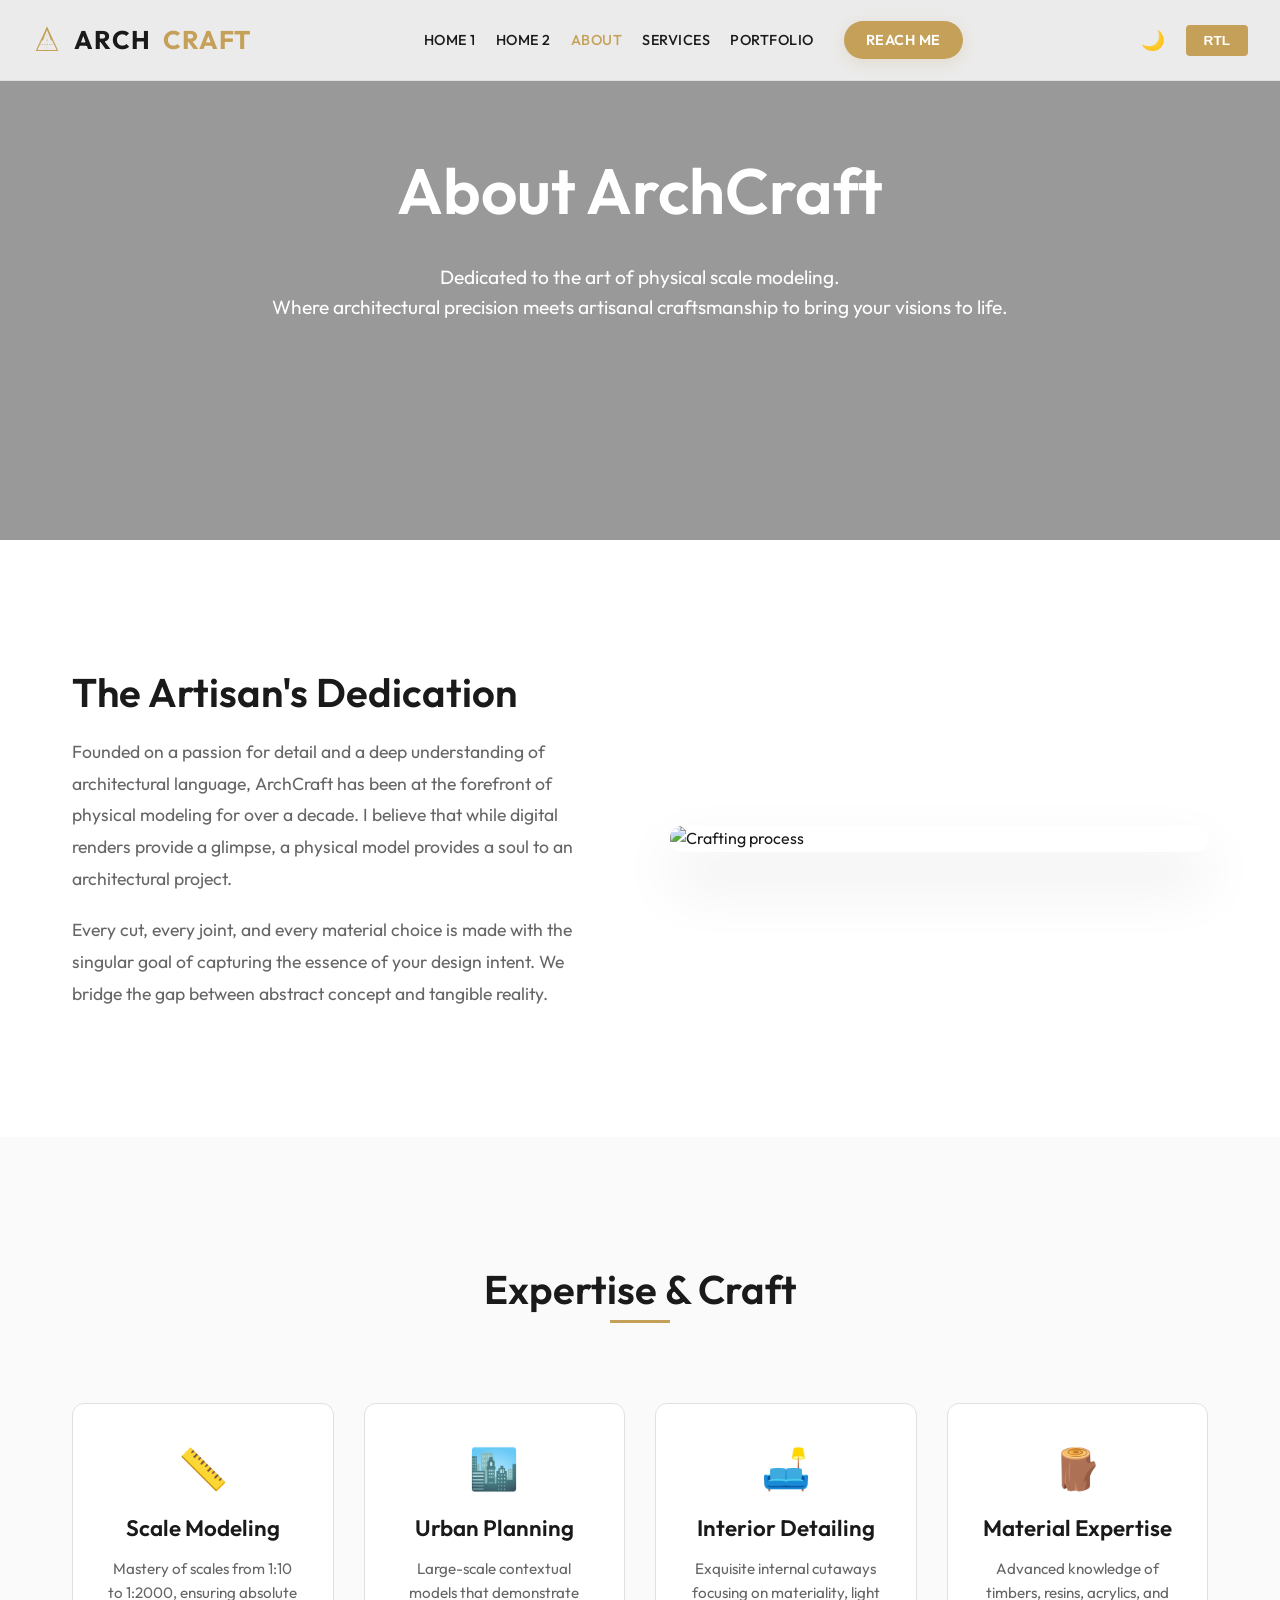
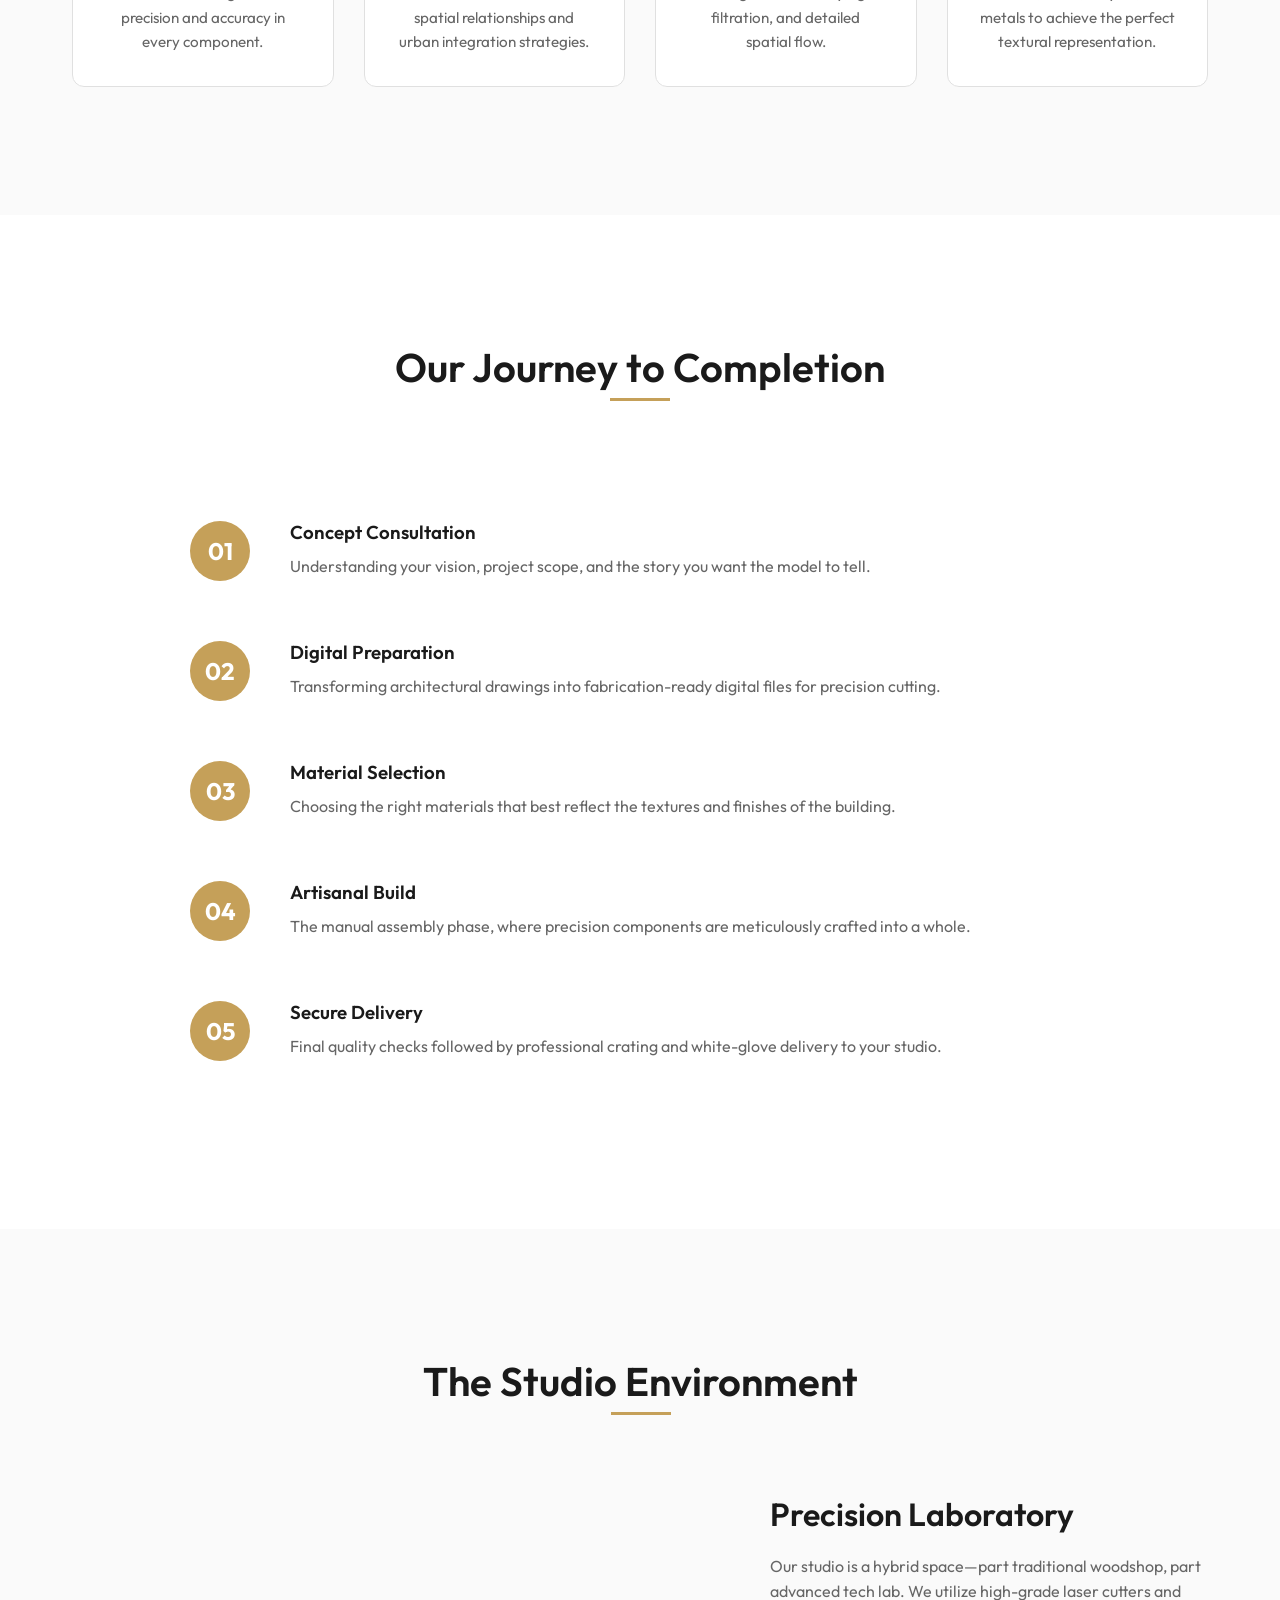
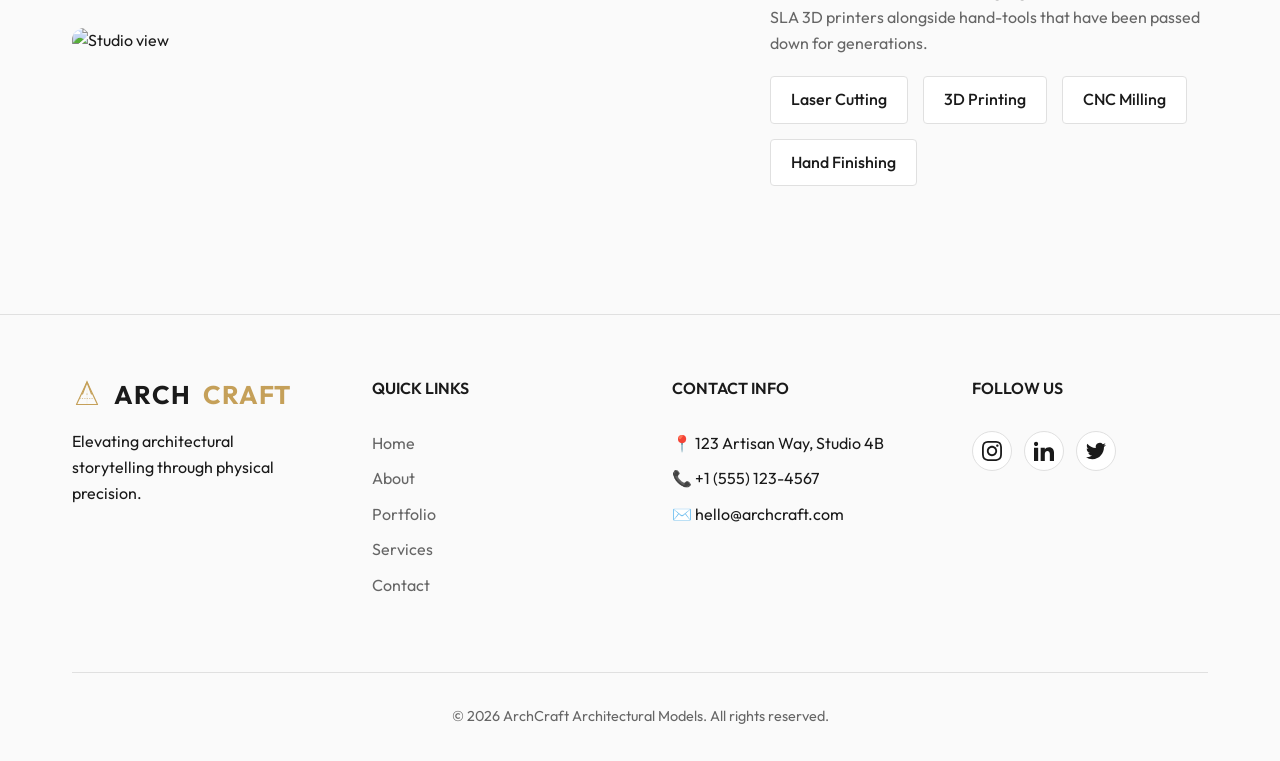
==== about.html @ 032157ba "first commit" ====
<!DOCTYPE html>
<html lang="en">
<head>
    <meta charset="UTF-8">
    <meta name="viewport" content="width=device-width, initial-scale=1.0">
    <title>About Us | ArchCraft</title>
    <link rel="stylesheet" href="assets/css/style.css">
    <link rel="icon" type="image/png" href="favicon.png">
</head>
<body>
    <!-- Header -->
    <header id="main-header">
        <div class="header-container">
            <div class="logo">
                <a href="index.html" style="display: flex; align-items: center; gap: 12px;">
                    <img src="assets/images/logo.svg" alt="ArchCraft Logo" class="logo-img">
                    Arch<span>Craft</span>
                </a>
            </div>
            <nav>
                <ul>
                    <li><a href="index.html">Home 1</a></li>
                    <li><a href="home2.html">Home 2</a></li>
                    <li><a href="about.html" class="active">About</a></li>
                    <li><a href="services.html">Services</a></li>
                    <li><a href="portfolio.html">Portfolio</a></li>
                    <li><a href="contact.html" class="nav-cta">Reach Me</a></li>
                    <li class="mobile-rtl-link"><a href="#" id="rtl-toggle-mobile">RTL Mode</a></li>
                </ul>
            </nav>
            <div class="header-actions">
                <button id="theme-toggle" class="toggle-btn">🌙</button>
                <button id="rtl-toggle" class="btn-rtl">RTL</button>
                <div class="hamburger" id="hamburger">
                    <span>☰</span>
                </div>
            </div>
        </div>
    </header>

    <main>
        <!-- Section 1: Hero Section -->
        <section class="hero hero-inner">
            <div class="hero-bg" style="background-image: url('https://images.pexels.com/photos/101808/pexels-photo-101808.jpeg');"></div>
            <div class="hero-overlay"></div>
            <div class="hero-content">
                <h1 class="animate" data-animation="fade-in">About ArchCraft</h1>
                <p class="animate" data-animation="slide-up">
                    Dedicated to the art of physical scale modeling.<br>
                    Where architectural precision meets artisanal craftsmanship to bring your visions to life.
                </p>
            </div>
        </section>

        <!-- Section 2: Introduction Section -->
        <section id="introduction">
            <div class="container">
                <div style="display: flex; gap: 60px; align-items: center; flex-wrap: wrap;">
                    <div style="flex: 1; min-width: 300px;" class="animate" data-animation="slide-left">
                        <h2 style="font-size: 2.5rem; margin-bottom: 20px;">The Artisan's Dedication</h2>
                        <p style="font-size: 1.1rem; line-height: 1.8; color: var(--text-secondary); margin-bottom: 20px;">
                            Founded on a passion for detail and a deep understanding of architectural language, ArchCraft has been at the forefront of physical modeling for over a decade. I believe that while digital renders provide a glimpse, a physical model provides a soul to an architectural project.
                        </p>
                        <p style="font-size: 1.1rem; line-height: 1.8; color: var(--text-secondary);">
                            Every cut, every joint, and every material choice is made with the singular goal of capturing the essence of your design intent. We bridge the gap between abstract concept and tangible reality.
                        </p>
                    </div>
                    <div style="flex: 1; min-width: 300px;" class="animate" data-animation="zoom-in">
                        <img src="https://images.pexels.com/photos/3183183/pexels-photo-3183183.jpeg" alt="Crafting process" style="border-radius: 12px; box-shadow: 0 30px 60px rgba(0,0,0,0.1);">
                    </div>
                </div>
            </div>
        </section>

        <!-- Section 3: Skills & Expertise -->
        <section id="skills" style="background: var(--bg-secondary);">
            <div class="container">
                <div class="section-title">
                    <h2 class="animate" data-animation="fade-in">Expertise & Craft</h2>
                </div>
                <div style="display: grid; grid-template-columns: repeat(auto-fit, minmax(250px, 1fr)); gap: 30px;">
                    <div class="service-card animate" data-animation="slide-up">
                        <div class="service-content">
                            <div style="font-size: 2.5rem; margin-bottom: 15px; color: var(--accent-color);">📏</div>
                            <h3>Scale Modeling</h3>
                            <p>Mastery of scales from 1:10 to 1:2000, ensuring absolute precision and accuracy in every component.</p>
                        </div>
                    </div>
                    <div class="service-card animate" data-animation="slide-up">
                        <div class="service-content">
                            <div style="font-size: 2.5rem; margin-bottom: 15px; color: var(--accent-color);">🏙️</div>
                            <h3>Urban Planning</h3>
                            <p>Large-scale contextual models that demonstrate spatial relationships and urban integration strategies.</p>
                        </div>
                    </div>
                    <div class="service-card animate" data-animation="slide-up">
                        <div class="service-content">
                            <div style="font-size: 2.5rem; margin-bottom: 15px; color: var(--accent-color);">🛋️</div>
                            <h3>Interior Detailing</h3>
                            <p>Exquisite internal cutaways focusing on materiality, light filtration, and detailed spatial flow.</p>
                        </div>
                    </div>
                    <div class="service-card animate" data-animation="slide-up">
                        <div class="service-content">
                            <div style="font-size: 2.5rem; margin-bottom: 15px; color: var(--accent-color);">🪵</div>
                            <h3>Material Expertise</h3>
                            <p>Advanced knowledge of timbers, resins, acrylics, and metals to achieve the perfect textural representation.</p>
                        </div>
                    </div>
                </div>
            </div>
        </section>

        <!-- Section 4: Work Process -->
        <section id="process">
            <div class="container">
                <div class="section-title">
                    <h2 class="animate" data-animation="slide-right">Our Journey to Completion</h2>
                </div>
                <div style="max-width: 900px; margin: 0 auto; position: relative; padding: 40px 0;">
                    <div style="display: flex; flex-direction: column; gap: 60px;">
                        <div style="display: flex; gap: 40px; align-items: flex-start;" class="animate" data-animation="slide-left">
                            <div style="width: 60px; height: 60px; background: var(--accent-color); color: #fff; border-radius: 50%; display: flex; align-items: center; justify-content: center; font-weight: 700; flex-shrink: 0; font-size: 1.5rem;">01</div>
                            <div>
                                <h3 style="margin-bottom: 10px;">Concept Consultation</h3>
                                <p style="color: var(--text-secondary);">Understanding your vision, project scope, and the story you want the model to tell.</p>
                            </div>
                        </div>
                        <div style="display: flex; gap: 40px; align-items: flex-start;" class="animate" data-animation="slide-right">
                            <div style="width: 60px; height: 60px; background: var(--accent-color); color: #fff; border-radius: 50%; display: flex; align-items: center; justify-content: center; font-weight: 700; flex-shrink: 0; font-size: 1.5rem;">02</div>
                            <div>
                                <h3 style="margin-bottom: 10px;">Digital Preparation</h3>
                                <p style="color: var(--text-secondary);">Transforming architectural drawings into fabrication-ready digital files for precision cutting.</p>
                            </div>
                        </div>
                        <div style="display: flex; gap: 40px; align-items: flex-start;" class="animate" data-animation="slide-left">
                            <div style="width: 60px; height: 60px; background: var(--accent-color); color: #fff; border-radius: 50%; display: flex; align-items: center; justify-content: center; font-weight: 700; flex-shrink: 0; font-size: 1.5rem;">03</div>
                            <div>
                                <h3 style="margin-bottom: 10px;">Material Selection</h3>
                                <p style="color: var(--text-secondary);">Choosing the right materials that best reflect the textures and finishes of the building.</p>
                            </div>
                        </div>
                        <div style="display: flex; gap: 40px; align-items: flex-start;" class="animate" data-animation="slide-right">
                            <div style="width: 60px; height: 60px; background: var(--accent-color); color: #fff; border-radius: 50%; display: flex; align-items: center; justify-content: center; font-weight: 700; flex-shrink: 0; font-size: 1.5rem;">04</div>
                            <div>
                                <h3 style="margin-bottom: 10px;">Artisanal Build</h3>
                                <p style="color: var(--text-secondary);">The manual assembly phase, where precision components are meticulously crafted into a whole.</p>
                            </div>
                        </div>
                        <div style="display: flex; gap: 40px; align-items: flex-start;" class="animate" data-animation="slide-left">
                            <div style="width: 60px; height: 60px; background: var(--accent-color); color: #fff; border-radius: 50%; display: flex; align-items: center; justify-content: center; font-weight: 700; flex-shrink: 0; font-size: 1.5rem;">05</div>
                            <div>
                                <h3 style="margin-bottom: 10px;">Secure Delivery</h3>
                                <p style="color: var(--text-secondary);">Final quality checks followed by professional crating and white-glove delivery to your studio.</p>
                            </div>
                        </div>
                    </div>
                </div>
            </div>
        </section>

        <!-- Section 5: Workshop / Studio View -->
        <section id="workshop" style="background: var(--bg-secondary);">
            <div class="container">
                <div class="section-title">
                    <h2 class="animate" data-animation="zoom-in">The Studio Environment</h2>
                </div>
                <div style="display: grid; grid-template-columns: 1.5fr 1fr; gap: 40px; align-items: center;">
                    <div class="animate" data-animation="slide-left">
                        <img src="https://images.pexels.com/photos/3822843/pexels-photo-3822843.jpeg" alt="Studio view" style="border-radius: 12px; width: 100%;">
                    </div>
                    <div class="animate" data-animation="slide-right">
                        <h3 style="font-size: 2rem; margin-bottom: 20px;">Precision Laboratory</h3>
                        <p style="color: var(--text-secondary); margin-bottom: 20px;">Our studio is a hybrid space—part traditional woodshop, part advanced tech lab. We utilize high-grade laser cutters and SLA 3D printers alongside hand-tools that have been passed down for generations.</p>
                        <div style="display: flex; flex-wrap: wrap; gap: 15px;">
                            <div style="padding: 10px 20px; background: var(--bg-primary); border: 1px solid var(--border-color); border-radius: 4px; font-weight: 500;">Laser Cutting</div>
                            <div style="padding: 10px 20px; background: var(--bg-primary); border: 1px solid var(--border-color); border-radius: 4px; font-weight: 500;">3D Printing</div>
                            <div style="padding: 10px 20px; background: var(--bg-primary); border: 1px solid var(--border-color); border-radius: 4px; font-weight: 500;">CNC Milling</div>
                            <div style="padding: 10px 20px; background: var(--bg-primary); border: 1px solid var(--border-color); border-radius: 4px; font-weight: 500;">Hand Finishing</div>
                        </div>
                    </div>
                </div>
            </div>
        </section>
    </main>

    <!-- Footer -->
    <footer>
        <div class="container">
            <div class="footer-grid">
                <div class="footer-col">
                    <div class="logo" style="margin-bottom: 20px; display: flex; align-items: center; gap: 12px;">
                        <img src="assets/images/logo.svg" alt="ArchCraft Logo" class="logo-img">
                        Arch<span>Craft</span>
                    </div>
                    <p>Elevating architectural storytelling through physical precision.</p>
                </div>
                <div class="footer-col">
                    <h4>Quick Links</h4>
                    <ul>
                        <li><a href="index.html">Home</a></li>
                        <li><a href="about.html">About</a></li>
                        <li><a href="portfolio.html">Portfolio</a></li>
                        <li><a href="services.html">Services</a></li>
                        <li><a href="contact.html">Contact</a></li>
                    </ul>
                </div>
                <div class="footer-col">
                    <h4>Contact Info</h4>
                    <ul>
                        <li>📍 123 Artisan Way, Studio 4B</li>
                        <li>📞 +1 (555) 123-4567</li>
                        <li>✉️ hello@archcraft.com</li>
                    </ul>
                </div>
                <div class="footer-col">
                    <h4>Follow Us</h4>
                    <div class="footer-socials">
                        <a href="#" class="social-icon" title="Instagram">
                            <svg viewBox="0 0 24 24"><path d="M12 2.163c3.204 0 3.584.012 4.85.07 3.252.148 4.771 1.691 4.919 4.919.058 1.265.069 1.645.069 4.849 0 3.205-.012 3.584-.069 4.849-.149 3.225-1.664 4.771-4.919 4.919-1.266.058-1.644.07-4.85.07-3.204 0-3.584-.012-4.849-.07-3.26-.149-4.771-1.699-4.919-4.92-.058-1.265-.07-1.644-.07-4.849 0-3.204.013-3.583.07-4.849.149-3.227 1.664-4.771 4.919-4.919 1.266-.057 1.645-.069 4.849-.069zm0-2.163c-3.259 0-3.667.014-4.947.072-4.358.2-6.78 2.618-6.98 6.98-.059 1.281-.073 1.689-.073 4.948 0 3.259.014 3.668.072 4.948.2 4.358 2.618 6.78 6.98 6.98 1.281.058 1.689.072 4.948.072 3.259 0 3.668-.014 4.948-.072 4.354-.2 6.782-2.618 6.979-6.98.059-1.28.073-1.689.073-4.948 0-3.259-.014-3.667-.072-4.947-.196-4.354-2.617-6.78-6.979-6.98-1.281-.059-1.69-.073-4.949-.073zm0 5.838c-3.403 0-6.162 2.759-6.162 6.162s2.759 6.163 6.162 6.163 6.162-2.759 6.162-6.163c0-3.403-2.759-6.162-6.162-6.162zm0 10.162c-2.209 0-4-1.79-4-4 0-2.209 1.791-4 4-4s4 1.791 4 4c0 2.21-1.791 4-4 4zm6.406-11.845c-.796 0-1.441.645-1.441 1.44s.645 1.44 1.441 1.44c.795 0 1.439-.645 1.439-1.44s-.644-1.44-1.439-1.44z"/></svg>
                        </a>
                        <a href="#" class="social-icon" title="LinkedIn">
                            <svg viewBox="0 0 24 24"><path d="M4.98 3.5c0 1.381-1.11 2.5-2.48 2.5s-2.48-1.119-2.48-2.5c0-1.38 1.11-2.5 2.48-2.5s2.48 1.12 2.48 2.5zm.02 4.5h-5v16h5v-16zm7.982 0h-4.968v16h4.969v-8.399c0-4.67 6.029-5.052 6.029 0v8.399h4.988v-10.131c0-7.88-8.922-7.593-11.018-3.714v-2.155z"/></svg>
                        </a>
                        <a href="#" class="social-icon" title="Twitter">
                            <svg viewBox="0 0 24 24"><path d="M23.953 4.57a10 10 0 01-2.825.775 4.958 4.958 0 002.163-2.723c-.951.555-2.005.959-3.127 1.184a4.92 4.92 0 00-8.384 4.482C7.69 8.095 4.067 6.13 1.64 3.162a4.822 4.822 0 00-.666 2.475c0 1.71.87 3.213 2.188 4.096a4.904 4.904 0 01-2.228-.616v.06a4.923 4.923 0 003.946 4.84 4.996 4.996 0 01-2.212.085 4.936 4.936 0 004.604 3.417 9.867 9.867 0 01-6.102 2.105c-.39 0-.779-.023-1.17-.067a13.995 13.995 0 007.557 2.209c9.053 0 13.998-7.496 13.998-13.985 0-.21 0-.42-.015-.63A9.935 9.935 0 0024 4.59z"/></svg>
                        </a>
                    </div>
                </div>
            </div>
            <div class="footer-bottom">
                <p>&copy; 2026 ArchCraft Architectural Models. All rights reserved.</p>
            </div>
        </div>
    </footer>

    <button id="back-to-top" title="Back to Top">↑</button>
    <script src="assets/js/main.js"></script>
</body>
</html>
---- assets/css/style.css ----
/* 
  Freelance Architectural Model Maker - Premium Design System
  Theme: Modern, Minimal, Craft-focused
*/

@import url('https://fonts.googleapis.com/css2?family=Outfit:wght@300;400;500;600;700&display=swap');

:root {
    /* Colors - Light Theme */
    --primary-color: #1a1a1a;
    --secondary-color: #f5f5f5;
    --accent-color: #c5a059; /* Gold/Brass accent for craft feel */
    --text-primary: #1a1a1a;
    --text-secondary: #666666;
    --bg-primary: #ffffff;
    --bg-secondary: #fafafa;
    --border-color: #e0e0e0;
    --header-bg: rgba(255, 255, 255, 0.8);
    
    /* Spacing */
    --space-xs: 0.5rem;
    --space-sm: 1rem;
    --space-md: 2rem;
    --space-lg: 4rem;
    --space-xl: 8rem;
    
    /* Transitions */
    --transition: all 0.3s ease;
    
    /* Font Family */
    --font-family: 'Outfit', sans-serif;
}

[data-theme="dark"] {
    --primary-color: #ffffff;
    --secondary-color: #1a1a1a;
    --accent-color: #d4b475;
    --text-primary: #f5f5f5;
    --text-secondary: #b0b0b0;
    --bg-primary: #0f0f0f;
    --bg-secondary: #1a1a1a;
    --border-color: #333333;
    --header-bg: rgba(15, 15, 15, 0.8);
}

/* Reset & Base */
* {
    margin: 0;
    padding: 0;
    box-sizing: border-box;
}

html {
    scroll-behavior: smooth;
}

body {
    font-family: var(--font-family);
    line-height: 1.6;
    color: var(--text-primary);
    background-color: var(--bg-primary);
    transition: background-color 0.3s, color 0.3s;
    overflow-x: hidden;
}

[dir="rtl"] body {
    text-align: right;
}

h1, h2, h3, h4, h5, h6 {
    font-weight: 600;
    line-height: 1.2;
    margin-bottom: var(--space-sm);
}

a {
    text-decoration: none;
    color: inherit;
    transition: var(--transition);
}

ul {
    list-style: none;
}

img {
    max-width: 100%;
    display: block;
}

.container {
    max-width: 1200px;
    margin: 0 auto;
    padding: 0 var(--space-md);
}

/* Header */
header {
    position: fixed;
    top: 0;
    left: 0;
    width: 100%;
    z-index: 1000;
    background: var(--header-bg);
    backdrop-filter: blur(10px);
    border-bottom: 1px solid var(--border-color);
    transition: var(--transition);
}

.header-container {
    display: flex;
    justify-content: space-between;
    align-items: center;
    height: 80px;
    max-width: 1400px;
    margin: 0 auto;
    padding: 0 var(--space-md);
}

.logo {
    display: flex;
    align-items: center;
    gap: 10px;
    font-size: 1.6rem;
    font-weight: 700;
    letter-spacing: 1px;
    text-transform: uppercase;
    line-height: 1;
    color: var(--text-primary);
}

.logo-img {
    height: 30px; /* Visually matches the 1.6rem text height */
    width: auto;
    object-fit: contain;
    display: block;
    transition: none; /* Keep size consistent on scroll */
}

.logo span {
    color: var(--accent-color);
}

nav ul {
    display: flex;
    gap: 20px; /* Reduced to fit all navigation items in one line */
}

nav ul li a {
    font-size: 0.9rem;
    font-weight: 500;
    text-transform: uppercase;
    letter-spacing: 0.5px;
    white-space: nowrap; /* Prevents items like "Home 1" from breaking into two lines */
}

nav ul li a:hover,
nav ul li a.active {
    color: var(--accent-color);
}

/* Navigation CTA Button */
nav ul li a.nav-cta {
    background: var(--accent-color);
    color: #fff !important;
    padding: 10px 22px;
    border-radius: 50px;
    margin-left: 10px;
    font-weight: 600;
    box-shadow: 0 4px 15px rgba(197, 160, 89, 0.2);
    transition: var(--transition);
}

nav ul li a.nav-cta:hover {
    background: var(--primary-color);
    transform: translateY(-2px);
    box-shadow: 0 6px 20px rgba(0, 0, 0, 0.15);
    color: #fff !important;
}

[data-theme="dark"] nav ul li a.nav-cta:hover {
    background: #fff;
    color: #000 !important;
}

@media (max-width: 992px) {
    nav ul li a.nav-cta {
        margin-left: 0;
        margin-top: 10px;
        display: inline-block;
    }
}

.btn-rtl {
    background: var(--accent-color);
    color: #fff;
    border: none;
    padding: 8px 18px;
    border-radius: 4px;
    font-size: 0.85rem;
    font-weight: 600;
    cursor: pointer;
    transition: var(--transition);
    text-transform: uppercase;
    display: flex;
    align-items: center;
    justify-content: center;
}

.btn-rtl:hover {
    background: #b08d4a;
    transform: translateY(-2px);
    box-shadow: 0 4px 12px rgba(197, 160, 89, 0.3);
}

.mobile-rtl-link {
    display: none;
}

.header-actions {
    display: flex;
    align-items: center;
    gap: var(--space-sm);
}

.toggle-btn {
    background: transparent;
    border: none;
    cursor: pointer;
    color: var(--text-primary);
    font-size: 1.2rem;
    padding: 5px;
    display: flex;
    align-items: center;
    justify-content: center;
    transition: var(--transition);
}

@media (max-width: 768px) {
    .mobile-rtl-link {
        display: block;
        padding: 1rem;
        text-align: center;
    }
}

/* Hero Section */
.hero {
    height: 100vh;
    width: 100%;
    display: flex;
    align-items: center;
    justify-content: center;
    position: relative;
    overflow: hidden;
    color: #ffffff;
    text-align: center;
}

.hero.hero-inner {
    height: 60vh; /* Reduced height for inner pages */
}

.hero-bg {
    position: absolute;
    top: 0;
    left: 0;
    width: 100%;
    height: 100%;
    background-size: cover;
    background-position: center;
    z-index: -1;
    transition: transform 0.5s ease-out;
}

.hero-overlay {
    position: absolute;
    top: 0;
    left: 0;
    width: 100%;
    height: 100%;
    background: rgba(0, 0, 0, 0.4);
    z-index: 0;
}

.hero-content {
    position: relative;
    z-index: 1;
    max-width: 800px;
    padding: 0 var(--space-md);
}

.hero h1 {
    font-size: 4rem;
    margin-bottom: var(--space-md);
}

.hero p {
    font-size: 1.2rem;
    margin-bottom: var(--space-lg);
    opacity: 0.9;
}

.cta-btns {
    display: flex;
    gap: var(--space-sm);
    justify-content: center;
}

.btn {
    padding: 15px 35px;
    border-radius: 4px;
    font-weight: 600;
    text-transform: uppercase;
    letter-spacing: 1px;
    cursor: pointer;
    transition: var(--transition);
}

.btn-primary {
    background: var(--accent-color);
    color: #fff;
    border: none;
}

.btn-primary:hover {
    background: #b08d4a;
    transform: translateY(-3px);
}

.btn-secondary {
    background: transparent;
    color: #fff;
    border: 2px solid #fff;
}

.btn-secondary:hover {
    background: #fff;
    color: #000;
    transform: translateY(-3px);
}

/* Sections */
section {
    padding: var(--space-xl) 0;
}

@media (max-width: 1024px) {
    section {
        padding: var(--space-lg) 0;
    }
}

@media (max-width: 768px) {
    section {
        padding: var(--space-md) 0;
    }
}

/* Fix for when container class is applied directly to section */
section.container {
    padding-top: var(--space-xl);
    padding-bottom: var(--space-xl);
}

@media (max-width: 1024px) {
    section.container {
        padding-top: var(--space-lg);
        padding-bottom: var(--space-lg);
    }
}

@media (max-width: 768px) {
    section.container {
        padding-top: var(--space-md);
        padding-bottom: var(--space-md);
    }
}

.section-title {
    text-align: center;
    margin-bottom: var(--space-lg);
}

.section-title h2 {
    font-size: 2.5rem;
    position: relative;
    display: inline-block;
    padding-bottom: 10px;
}

.section-title h2::after {
    content: '';
    position: absolute;
    bottom: 0;
    left: 50%;
    transform: translateX(-50%);
    width: 60px;
    height: 3px;
    background: var(--accent-color);
}

/* Animations */
.animate {
    opacity: 0;
}

.fade-in {
    animation: fadeIn 1s forwards;
}

.slide-up {
    animation: slideUp 1s forwards;
}

.slide-left {
    animation: slideLeft 1s forwards;
}

.slide-right {
    animation: slideRight 1s forwards;
}

.zoom-in {
    animation: zoomIn 1s forwards;
}

@keyframes fadeIn {
    from { opacity: 0; }
    to { opacity: 1; }
}

@keyframes slideUp {
    from { opacity: 0; transform: translateY(50px); }
    to { opacity: 1; transform: translateY(0); }
}

@keyframes slideLeft {
    from { opacity: 0; transform: translateX(50px); }
    to { opacity: 1; transform: translateX(0); }
}

@keyframes slideRight {
    from { opacity: 0; transform: translateX(-50px); }
    to { opacity: 1; transform: translateX(0); }
}

@keyframes zoomIn {
    from { opacity: 0; transform: scale(0.8); }
    to { opacity: 1; transform: scale(1); }
}

/* Footer */
footer {
    background: var(--bg-secondary);
    border-top: 1px solid var(--border-color);
    padding: var(--space-lg) 0 var(--space-md);
}

.footer-grid {
    display: grid;
    grid-template-columns: repeat(auto-fit, minmax(200px, 1fr));
    gap: var(--space-lg);
    margin-bottom: var(--space-lg);
}

.footer-col h4 {
    margin-bottom: var(--space-md);
    text-transform: uppercase;
    font-size: 1rem;
}

.footer-col ul li {
    margin-bottom: 10px;
}

.footer-col ul li a {
    color: var(--text-secondary);
}

.footer-bottom {
    text-align: center;
    padding-top: var(--space-md);
    border-top: 1px solid var(--border-color);
    color: var(--text-secondary);
    font-size: 0.9rem;
}

/* Mobile Menu */
.hamburger {
    display: none;
    cursor: pointer;
}

@media (max-width: 992px) {
    .hamburger {
        display: block;
    }
    
    nav {
        position: absolute;
        top: 80px;
        left: -100%;
        width: 100%;
        background: var(--bg-primary);
        padding: var(--space-md);
        transition: var(--transition);
        border-bottom: 1px solid var(--border-color);
    }
    
    nav.active {
        left: 0;
    }
    
    nav ul {
        flex-direction: column;
        align-items: center;
        gap: 15px;
    }

    #rtl-toggle {
        display: none;
    }

    .mobile-rtl-link {
        display: block;
        margin-top: 20px;
        padding-top: 20px;
        border-top: 1px solid var(--border-color);
        width: 100%;
        text-align: center;
    }

    .mobile-rtl-link a {
        font-weight: 600;
        color: var(--accent-color) !important;
        text-transform: uppercase;
        letter-spacing: 1px;
    }
}

/* RTL Specific */
[dir="rtl"] .logo {
    flex-direction: row-reverse;
}

[dir="rtl"] .btn-primary:hover,
[dir="rtl"] .btn-secondary:hover {
    transform: translateY(-3px);
}

/* Back to Top Button */
#back-to-top {
    position: fixed;
    bottom: 30px;
    right: 30px;
    width: 50px;
    height: 50px;
    background: var(--accent-color);
    color: #fff;
    border-radius: 50%;
    display: flex;
    align-items: center;
    justify-content: center;
    font-size: 1.5rem;
    cursor: pointer;
    z-index: 1000;
    opacity: 0;
    visibility: hidden;
    transition: var(--transition);
    border: none;
    box-shadow: 0 10px 25px rgba(0,0,0,0.2);
}

#back-to-top.visible {
    opacity: 1;
    visibility: visible;
}

#back-to-top:hover {
    transform: translateY(-5px);
    background: #b08d4a;
}

[dir="rtl"] #back-to-top {
    right: auto;
    left: 30px;
}

/* Service Cards */
.service-card {
    background: var(--bg-primary);
    border-radius: 12px;
    border: 1px solid var(--border-color);
    overflow: hidden;
    transition: var(--transition);
    display: flex;
    flex-direction: column;
    height: 100%;
}

.service-card:hover {
    transform: translateY(-10px);
    box-shadow: 0 20px 40px rgba(0,0,0,0.1);
}

.service-image {
    width: 100%;
    height: 220px;
    overflow: hidden;
}

.service-image img {
    width: 100%;
    height: 100%;
    object-fit: cover;
    transition: transform 0.6s cubic-bezier(0.4, 0, 0.2, 1);
}

.service-card:hover .service-image img {
    transform: scale(1.1);
}

.service-content {
    padding: var(--space-md);
    text-align: center;
}

.service-content h3 {
    margin-bottom: 15px;
    font-size: 1.4rem;
    color: var(--text-primary);
}

.service-content p {
    font-size: 0.95rem;
    color: var(--text-secondary);
    line-height: 1.6;
}

/* Testimonials */
.testimonial-card {
    padding: 35px;
    border: 1px solid var(--border-color);
    border-radius: 12px;
    background: var(--bg-primary);
    transition: var(--transition);
    height: 100%;
    display: flex;
    flex-direction: column;
    justify-content: space-between;
}

.testimonial-card:hover {
    transform: translateY(-5px);
    box-shadow: 0 10px 25px rgba(0,0,0,0.05);
}

.testimonial-img {
    width: 55px;
    height: 55px;
    border-radius: 50%;
    overflow: hidden;
    flex-shrink: 0;
    border: 2px solid var(--accent-color);
}

.testimonial-img img {
    width: 100%;
    height: 100%;
    object-fit: cover;
}

[data-theme="dark"] .testimonial-card {
    background: var(--bg-secondary);
}

/* Footer Social Icons */
.footer-socials {
    display: flex;
    gap: 12px;
}

.footer-socials .social-icon {
    width: 40px;
    height: 40px;
    background: var(--bg-primary);
    border: 1px solid var(--border-color);
    border-radius: 50%;
    display: flex;
    align-items: center;
    justify-content: center;
    transition: var(--transition);
    color: var(--text-primary);
}

.footer-socials .social-icon:hover {
    background: var(--accent-color);
    border-color: var(--accent-color);
    color: #fff;
    transform: translateY(-5px);
    box-shadow: 0 5px 15px rgba(197, 160, 89, 0.3);
}

.footer-socials .social-icon svg {
    width: 20px;
    height: 20px;
    fill: currentColor;
}
/* Accordion / Dropdown styles */
.dropdown-container {
    max-width: 800px;
    margin: 0 auto;
}

.dropdown-item {
    border-bottom: 1px solid var(--border-color);
    margin-bottom: 10px;
}

.dropdown-item summary {
    padding: 20px 0;
    font-size: 1.1rem;
    font-weight: 600;
    cursor: pointer;
    list-style: none;
    display: flex;
    justify-content: space-between;
    align-items: center;
    transition: var(--transition);
}

.dropdown-item summary::-webkit-details-marker {
    display: none;
}

.dropdown-item summary::after {
    content: '+';
    font-size: 1.5rem;
    color: var(--accent-color);
    transition: transform 0.3s ease;
}

.dropdown-item[open] summary::after {
    transform: rotate(45deg);
}

.dropdown-item p {
    padding: 0 0 20px 0;
    color: var(--text-secondary);
    line-height: 1.6;
    animation: slideDown 0.3s ease-out;
}

@keyframes slideDown {
    from { opacity: 0; transform: translateY(-10px); }
    to { opacity: 1; transform: translateY(0); }
}

/* Mobile CTA Button Stacking */
@media (max-width: 576px) {
    .cta-btns {
        flex-direction: column;
        gap: 15px;
    }
    
    .cta-btns .btn {
        display: block;
        width: 100%;
        text-align: center;
    }
}
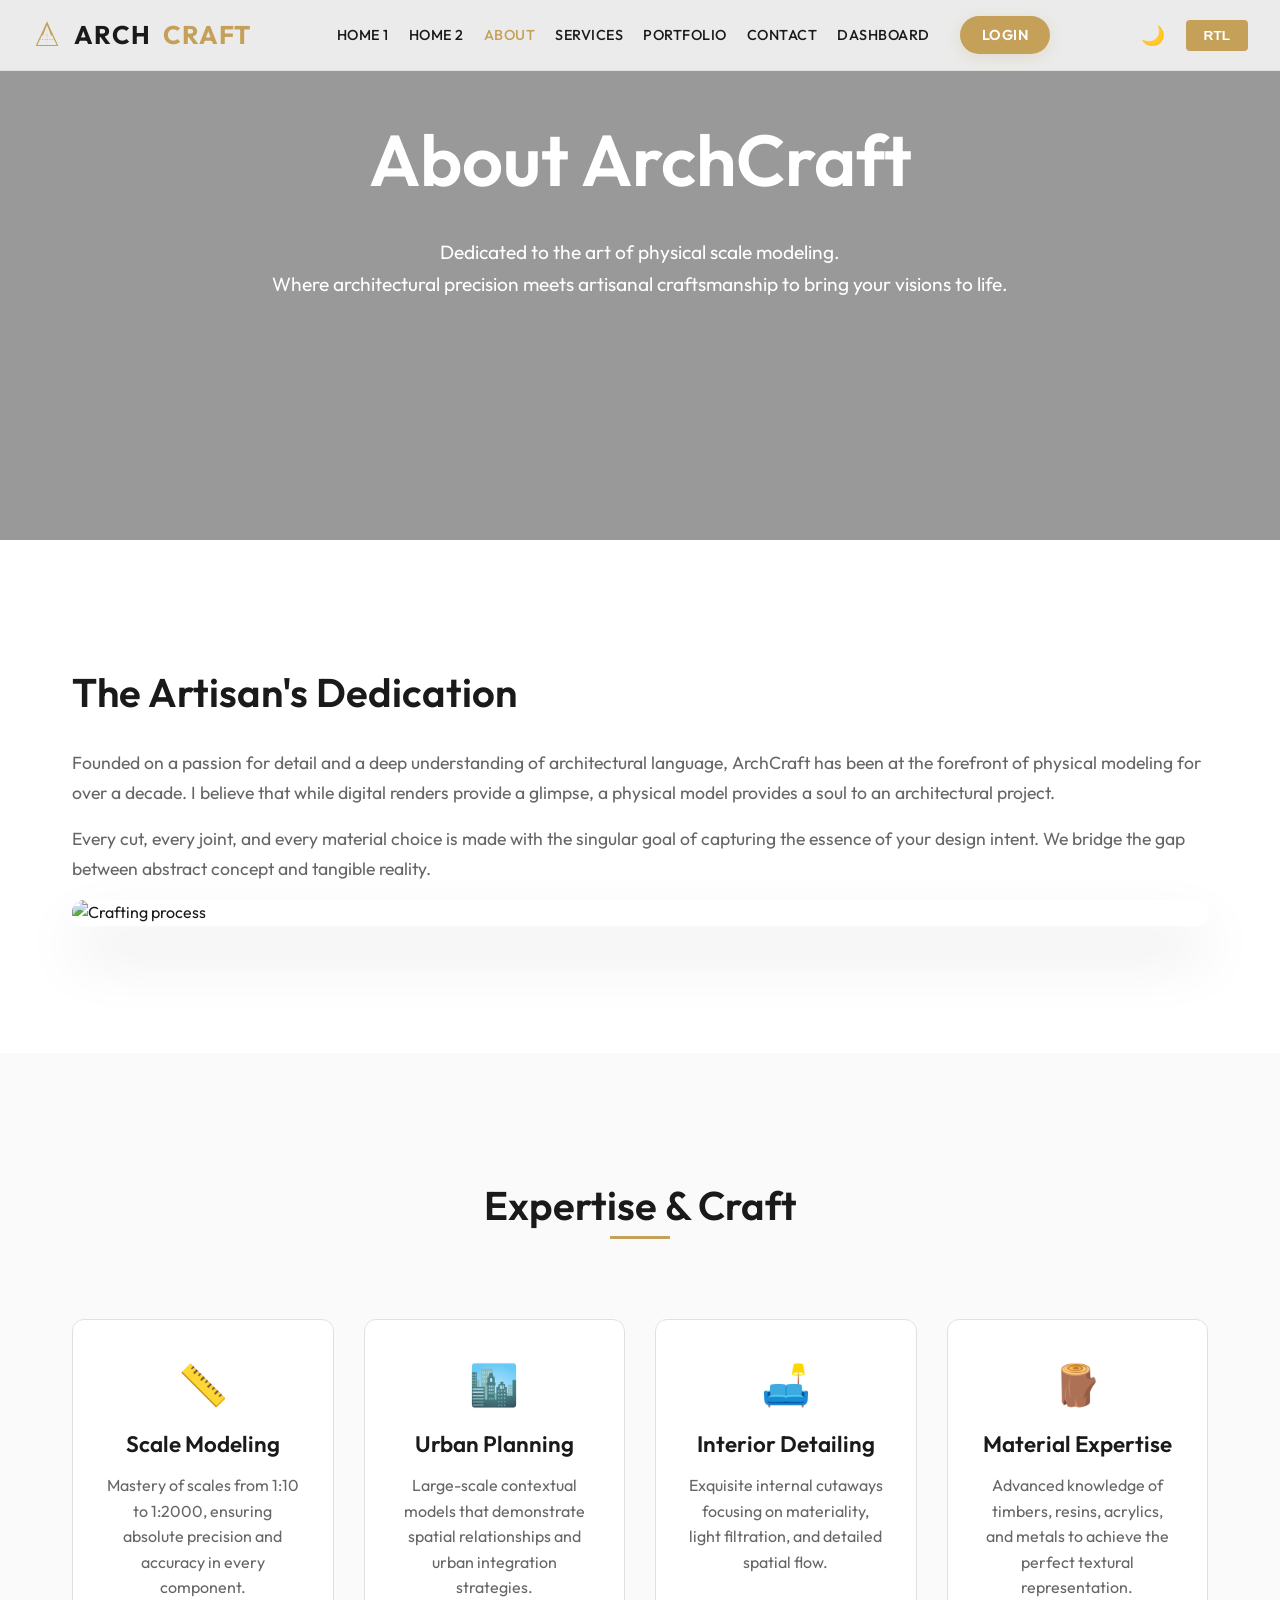
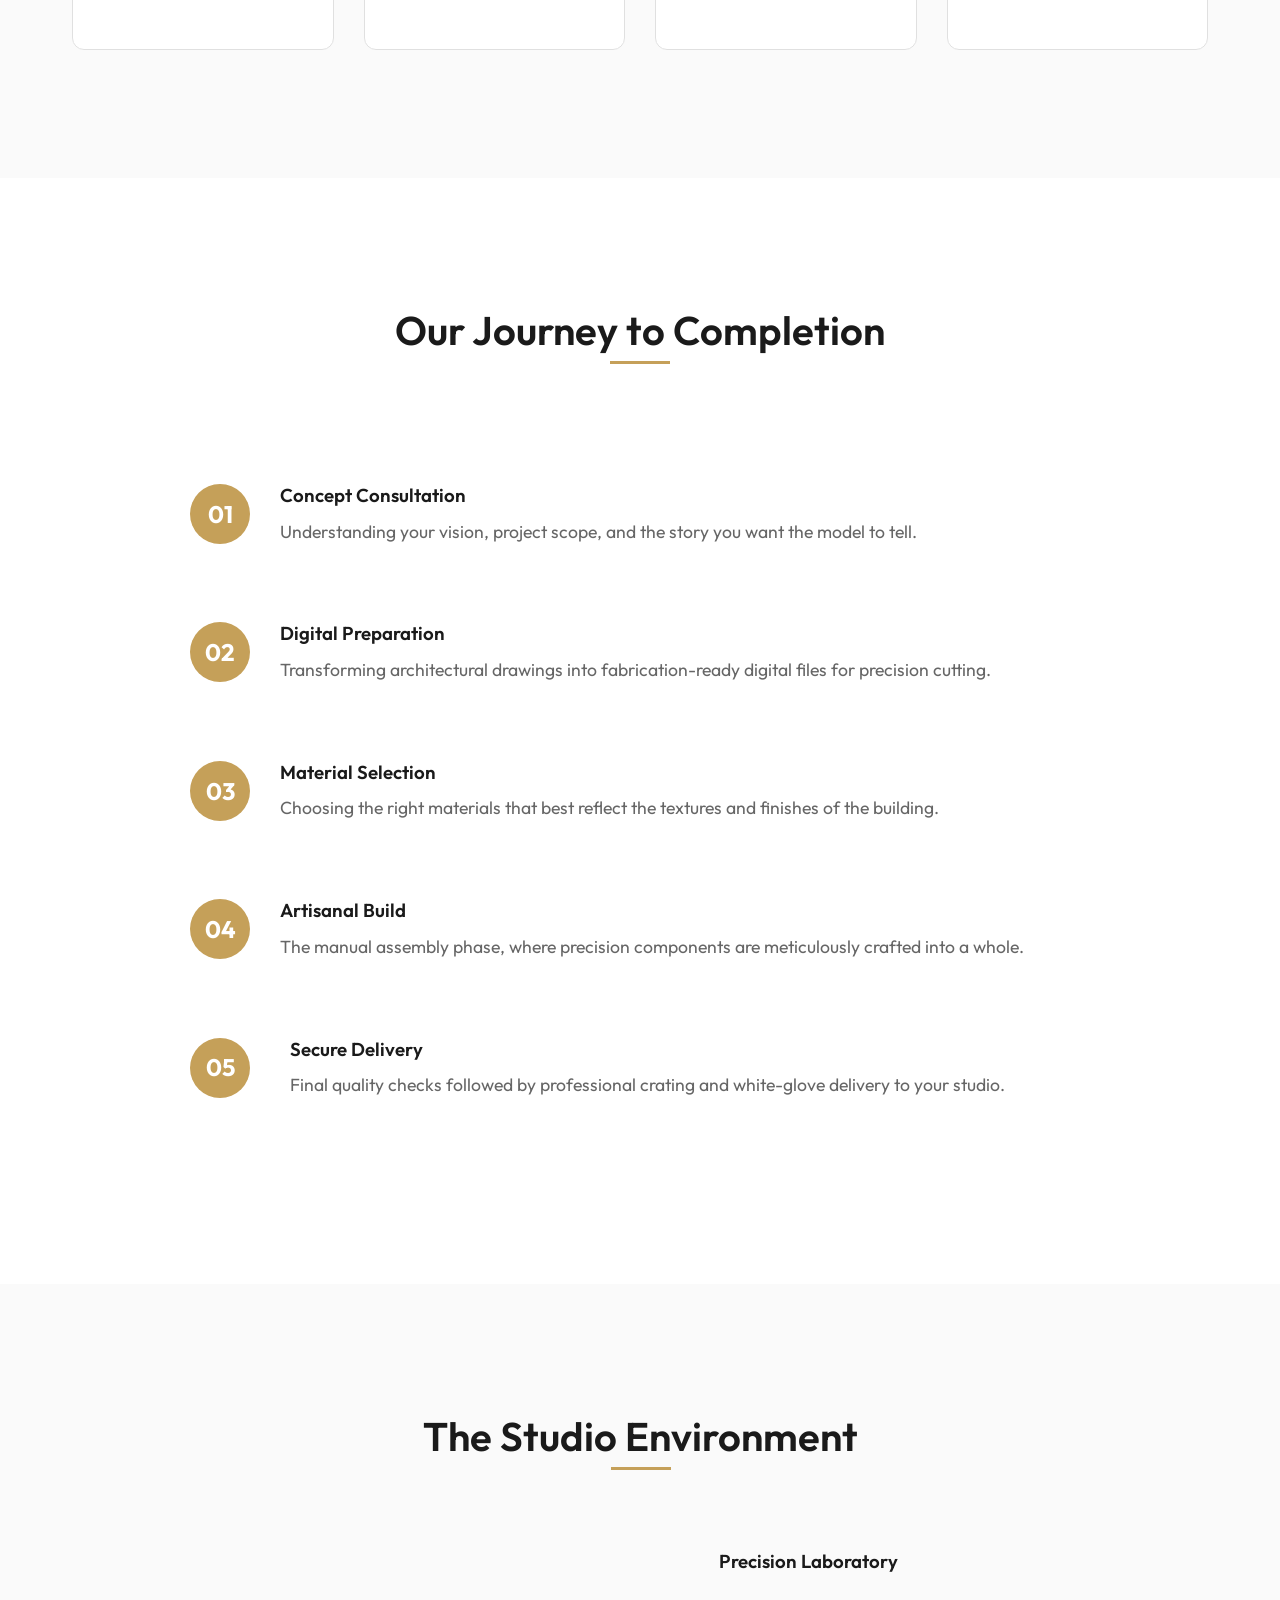
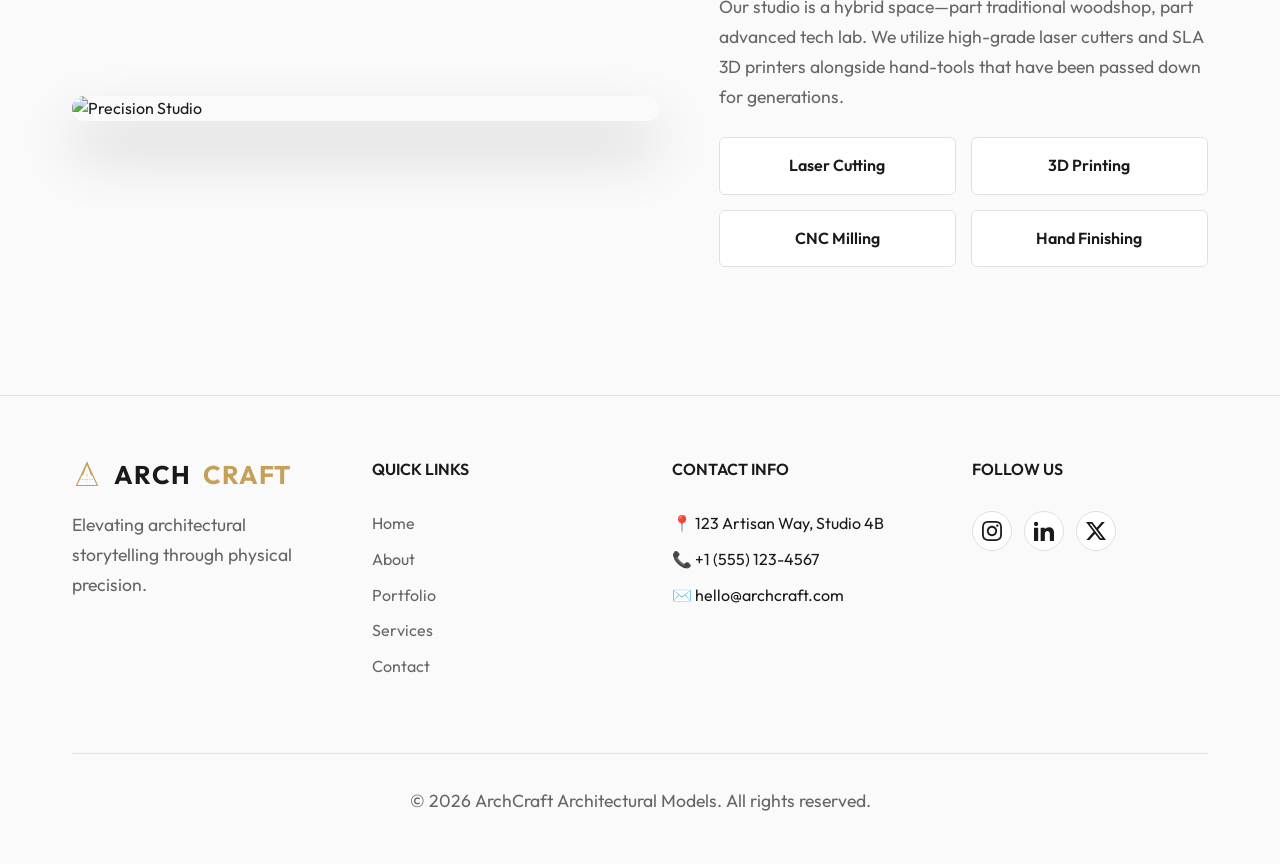
==== commit 7b106637: "corrections" ====
--- a/about.html
+++ b/about.html
@@ -24,7 +24,9 @@
                     <li><a href="about.html" class="active">About</a></li>
                     <li><a href="services.html">Services</a></li>
                     <li><a href="portfolio.html">Portfolio</a></li>
-                    <li><a href="contact.html" class="nav-cta">Reach Me</a></li>
+                    <li><a href="contact.html">Contact</a></li>
+                    <li><a href="dashboard.html">Dashboard</a></li>
+                    <li><a href="login.html" class="nav-cta">Login</a></li>
                     <li class="mobile-rtl-link"><a href="#" id="rtl-toggle-mobile">RTL Mode</a></li>
                 </ul>
             </nav>
@@ -55,13 +57,13 @@
         <!-- Section 2: Introduction Section -->
         <section id="introduction">
             <div class="container">
-                <div style="display: flex; gap: 60px; align-items: center; flex-wrap: wrap;">
+                <div class="img-first-stack">
                     <div style="flex: 1; min-width: 300px;" class="animate" data-animation="slide-left">
-                        <h2 style="font-size: 2.5rem; margin-bottom: 20px;">The Artisan's Dedication</h2>
-                        <p style="font-size: 1.1rem; line-height: 1.8; color: var(--text-secondary); margin-bottom: 20px;">
+                        <h2 class="section-title-alt">The Artisan's Dedication</h2>
+                        <p>
                             Founded on a passion for detail and a deep understanding of architectural language, ArchCraft has been at the forefront of physical modeling for over a decade. I believe that while digital renders provide a glimpse, a physical model provides a soul to an architectural project.
                         </p>
-                        <p style="font-size: 1.1rem; line-height: 1.8; color: var(--text-secondary);">
+                        <p>
                             Every cut, every joint, and every material choice is made with the singular goal of capturing the essence of your design intent. We bridge the gap between abstract concept and tangible reality.
                         </p>
                     </div>
@@ -78,7 +80,7 @@
                 <div class="section-title">
                     <h2 class="animate" data-animation="fade-in">Expertise & Craft</h2>
                 </div>
-                <div style="display: grid; grid-template-columns: repeat(auto-fit, minmax(250px, 1fr)); gap: 30px;">
+                <div class="skills-grid">
                     <div class="service-card animate" data-animation="slide-up">
                         <div class="service-content">
                             <div style="font-size: 2.5rem; margin-bottom: 15px; color: var(--accent-color);">📏</div>
@@ -119,29 +121,29 @@
                 </div>
                 <div style="max-width: 900px; margin: 0 auto; position: relative; padding: 40px 0;">
                     <div style="display: flex; flex-direction: column; gap: 60px;">
-                        <div style="display: flex; gap: 40px; align-items: flex-start;" class="animate" data-animation="slide-left">
-                            <div style="width: 60px; height: 60px; background: var(--accent-color); color: #fff; border-radius: 50%; display: flex; align-items: center; justify-content: center; font-weight: 700; flex-shrink: 0; font-size: 1.5rem;">01</div>
+                        <div class="process-item animate" data-animation="slide-left">
+                            <div class="step-num" style="width: 60px; height: 60px; background: var(--accent-color); color: #fff; border-radius: 50%; display: flex; align-items: center; justify-content: center; font-weight: 700; flex-shrink: 0; font-size: 1.5rem;">01</div>
                             <div>
                                 <h3 style="margin-bottom: 10px;">Concept Consultation</h3>
                                 <p style="color: var(--text-secondary);">Understanding your vision, project scope, and the story you want the model to tell.</p>
                             </div>
                         </div>
-                        <div style="display: flex; gap: 40px; align-items: flex-start;" class="animate" data-animation="slide-right">
-                            <div style="width: 60px; height: 60px; background: var(--accent-color); color: #fff; border-radius: 50%; display: flex; align-items: center; justify-content: center; font-weight: 700; flex-shrink: 0; font-size: 1.5rem;">02</div>
+                        <div class="process-item animate" data-animation="slide-right">
+                            <div class="step-num" style="width: 60px; height: 60px; background: var(--accent-color); color: #fff; border-radius: 50%; display: flex; align-items: center; justify-content: center; font-weight: 700; flex-shrink: 0; font-size: 1.5rem;">02</div>
                             <div>
                                 <h3 style="margin-bottom: 10px;">Digital Preparation</h3>
                                 <p style="color: var(--text-secondary);">Transforming architectural drawings into fabrication-ready digital files for precision cutting.</p>
                             </div>
                         </div>
-                        <div style="display: flex; gap: 40px; align-items: flex-start;" class="animate" data-animation="slide-left">
-                            <div style="width: 60px; height: 60px; background: var(--accent-color); color: #fff; border-radius: 50%; display: flex; align-items: center; justify-content: center; font-weight: 700; flex-shrink: 0; font-size: 1.5rem;">03</div>
+                        <div class="process-item animate" data-animation="slide-left">
+                            <div class="step-num" style="width: 60px; height: 60px; background: var(--accent-color); color: #fff; border-radius: 50%; display: flex; align-items: center; justify-content: center; font-weight: 700; flex-shrink: 0; font-size: 1.5rem;">03</div>
                             <div>
                                 <h3 style="margin-bottom: 10px;">Material Selection</h3>
                                 <p style="color: var(--text-secondary);">Choosing the right materials that best reflect the textures and finishes of the building.</p>
                             </div>
                         </div>
-                        <div style="display: flex; gap: 40px; align-items: flex-start;" class="animate" data-animation="slide-right">
-                            <div style="width: 60px; height: 60px; background: var(--accent-color); color: #fff; border-radius: 50%; display: flex; align-items: center; justify-content: center; font-weight: 700; flex-shrink: 0; font-size: 1.5rem;">04</div>
+                        <div class="process-item animate" data-animation="slide-right">
+                            <div class="step-num" style="width: 60px; height: 60px; background: var(--accent-color); color: #fff; border-radius: 50%; display: flex; align-items: center; justify-content: center; font-weight: 700; flex-shrink: 0; font-size: 1.5rem;">04</div>
                             <div>
                                 <h3 style="margin-bottom: 10px;">Artisanal Build</h3>
                                 <p style="color: var(--text-secondary);">The manual assembly phase, where precision components are meticulously crafted into a whole.</p>
@@ -165,18 +167,18 @@
                 <div class="section-title">
                     <h2 class="animate" data-animation="zoom-in">The Studio Environment</h2>
                 </div>
-                <div style="display: grid; grid-template-columns: 1.5fr 1fr; gap: 40px; align-items: center;">
+                <div class="studio-wrapper">
                     <div class="animate" data-animation="slide-left">
-                        <img src="https://images.pexels.com/photos/3822843/pexels-photo-3822843.jpeg" alt="Studio view" style="border-radius: 12px; width: 100%;">
+                        <img src="https://images.pexels.com/photos/3183186/pexels-photo-3183186.jpeg" alt="Precision Studio" style="border-radius: 12px; width: 100%; box-shadow: 0 30px 60px rgba(0,0,0,0.2);">
                     </div>
                     <div class="animate" data-animation="slide-right">
-                        <h3 style="font-size: 2rem; margin-bottom: 20px;">Precision Laboratory</h3>
-                        <p style="color: var(--text-secondary); margin-bottom: 20px;">Our studio is a hybrid space—part traditional woodshop, part advanced tech lab. We utilize high-grade laser cutters and SLA 3D printers alongside hand-tools that have been passed down for generations.</p>
-                        <div style="display: flex; flex-wrap: wrap; gap: 15px;">
-                            <div style="padding: 10px 20px; background: var(--bg-primary); border: 1px solid var(--border-color); border-radius: 4px; font-weight: 500;">Laser Cutting</div>
-                            <div style="padding: 10px 20px; background: var(--bg-primary); border: 1px solid var(--border-color); border-radius: 4px; font-weight: 500;">3D Printing</div>
-                            <div style="padding: 10px 20px; background: var(--bg-primary); border: 1px solid var(--border-color); border-radius: 4px; font-weight: 500;">CNC Milling</div>
-                            <div style="padding: 10px 20px; background: var(--bg-primary); border: 1px solid var(--border-color); border-radius: 4px; font-weight: 500;">Hand Finishing</div>
+                        <h3 style="margin-bottom: 20px;">Precision Laboratory</h3>
+                        <p>Our studio is a hybrid space—part traditional woodshop, part advanced tech lab. We utilize high-grade laser cutters and SLA 3D printers alongside hand-tools that have been passed down for generations.</p>
+                        <div class="lab-grid">
+                            <div class="lab-tag">Laser Cutting</div>
+                            <div class="lab-tag">3D Printing</div>
+                            <div class="lab-tag">CNC Milling</div>
+                            <div class="lab-tag">Hand Finishing</div>
                         </div>
                     </div>
                 </div>
@@ -223,7 +225,7 @@
                             <svg viewBox="0 0 24 24"><path d="M4.98 3.5c0 1.381-1.11 2.5-2.48 2.5s-2.48-1.119-2.48-2.5c0-1.38 1.11-2.5 2.48-2.5s2.48 1.12 2.48 2.5zm.02 4.5h-5v16h5v-16zm7.982 0h-4.968v16h4.969v-8.399c0-4.67 6.029-5.052 6.029 0v8.399h4.988v-10.131c0-7.88-8.922-7.593-11.018-3.714v-2.155z"/></svg>
                         </a>
                         <a href="#" class="social-icon" title="Twitter">
-                            <svg viewBox="0 0 24 24"><path d="M23.953 4.57a10 10 0 01-2.825.775 4.958 4.958 0 002.163-2.723c-.951.555-2.005.959-3.127 1.184a4.92 4.92 0 00-8.384 4.482C7.69 8.095 4.067 6.13 1.64 3.162a4.822 4.822 0 00-.666 2.475c0 1.71.87 3.213 2.188 4.096a4.904 4.904 0 01-2.228-.616v.06a4.923 4.923 0 003.946 4.84 4.996 4.996 0 01-2.212.085 4.936 4.936 0 004.604 3.417 9.867 9.867 0 01-6.102 2.105c-.39 0-.779-.023-1.17-.067a13.995 13.995 0 007.557 2.209c9.053 0 13.998-7.496 13.998-13.985 0-.21 0-.42-.015-.63A9.935 9.935 0 0024 4.59z"/></svg>
+                            <svg viewBox="0 0 24 24"><path d="M18.901 1.153h3.68l-8.04 9.19L24 22.846h-7.406l-5.8-7.584-6.638 7.584H.474l8.6-9.83L0 1.154h7.594l5.243 6.932ZM17.61 20.644h2.039L6.486 3.24H4.298Z"/></svg>
                         </a>
                     </div>
                 </div>
--- a/assets/css/style.css
+++ b/assets/css/style.css
@@ -9,24 +9,25 @@
     /* Colors - Light Theme */
     --primary-color: #1a1a1a;
     --secondary-color: #f5f5f5;
-    --accent-color: #c5a059; /* Gold/Brass accent for craft feel */
+    --accent-color: #c5a059;
+    /* Gold/Brass accent for craft feel */
     --text-primary: #1a1a1a;
     --text-secondary: #666666;
     --bg-primary: #ffffff;
     --bg-secondary: #fafafa;
     --border-color: #e0e0e0;
     --header-bg: rgba(255, 255, 255, 0.8);
-    
+
     /* Spacing */
     --space-xs: 0.5rem;
     --space-sm: 1rem;
     --space-md: 2rem;
     --space-lg: 4rem;
     --space-xl: 8rem;
-    
+
     /* Transitions */
     --transition: all 0.3s ease;
-    
+
     /* Font Family */
     --font-family: 'Outfit', sans-serif;
 }
@@ -67,10 +68,29 @@
     text-align: right;
 }
 
-h1, h2, h3, h4, h5, h6 {
+h1,
+h2,
+h3,
+h4,
+h5,
+h6 {
     font-weight: 600;
     line-height: 1.2;
     margin-bottom: var(--space-sm);
+}
+
+@media (max-width: 768px) {
+    h1 {
+        font-size: 2.5rem !important;
+    }
+
+    h2 {
+        font-size: 2rem !important;
+    }
+
+    h3 {
+        font-size: 1.5rem !important;
+    }
 }
 
 a {
@@ -92,6 +112,13 @@
     max-width: 1200px;
     margin: 0 auto;
     padding: 0 var(--space-md);
+    width: 100%;
+}
+
+@media (max-width: 480px) {
+    .container {
+        padding: 0 var(--space-sm);
+    }
 }
 
 /* Header */
@@ -111,7 +138,7 @@
     display: flex;
     justify-content: space-between;
     align-items: center;
-    height: 80px;
+    height: 70px;
     max-width: 1400px;
     margin: 0 auto;
     padding: 0 var(--space-md);
@@ -130,11 +157,13 @@
 }
 
 .logo-img {
-    height: 30px; /* Visually matches the 1.6rem text height */
+    height: 30px;
+    /* Visually matches the 1.6rem text height */
     width: auto;
     object-fit: contain;
     display: block;
-    transition: none; /* Keep size consistent on scroll */
+    transition: none;
+    /* Keep size consistent on scroll */
 }
 
 .logo span {
@@ -143,7 +172,8 @@
 
 nav ul {
     display: flex;
-    gap: 20px; /* Reduced to fit all navigation items in one line */
+    gap: 20px;
+    /* Reduced to fit all navigation items in one line */
 }
 
 nav ul li a {
@@ -151,7 +181,8 @@
     font-weight: 500;
     text-transform: uppercase;
     letter-spacing: 0.5px;
-    white-space: nowrap; /* Prevents items like "Home 1" from breaking into two lines */
+    white-space: nowrap;
+    /* Prevents items like "Home 1" from breaking into two lines */
 }
 
 nav ul li a:hover,
@@ -258,7 +289,9 @@
 }
 
 .hero.hero-inner {
-    height: 60vh; /* Reduced height for inner pages */
+    height: 60vh;
+    min-height: 450px;
+    padding-top: 70px;
 }
 
 .hero-bg {
@@ -291,14 +324,69 @@
 }
 
 .hero h1 {
-    font-size: 4rem;
+    font-size: 4.5rem;
     margin-bottom: var(--space-md);
+}
+
+/* Refined User Section for Mobile */
+@media (max-width: 1024px) {
+    .dashboard-user-section {
+        display: flex !important;
+        justify-content: flex-start;
+        width: 100% !important;
+        margin: 0 !important;
+        padding-top: 15px;
+        border-top: 1px solid var(--border-color);
+    }
+}
+
+/* Global Stacking Utilities for Mobile/Tablet */
+@media (max-width: 1023px) {
+    .container {
+        padding: 0 var(--space-md);
+    }
+
+    .hero h1 {
+        font-size: 3rem;
+        line-height: 1.1;
+    }
+
+    .hero p {
+        font-size: 1.1rem;
+        margin-bottom: var(--space-md);
+    }
+}
+
+@media (max-width: 768px) {
+    .hero h1 {
+        font-size: 2.8rem;
+    }
+
+    .hero {
+        height: auto;
+        min-height: 100vh;
+        padding: 120px 0 60px;
+    }
+}
+
+@media (max-width: 480px) {
+    .hero h1 {
+        font-size: 2.2rem;
+    }
 }
 
 .hero p {
     font-size: 1.2rem;
     margin-bottom: var(--space-lg);
     opacity: 0.9;
+    color: inherit;
+}
+
+p {
+    font-size: 1.1rem;
+    line-height: 1.7;
+    color: var(--text-secondary);
+    margin-bottom: var(--space-sm);
 }
 
 .cta-btns {
@@ -308,11 +396,13 @@
 }
 
 .btn {
+    display: inline-block;
     padding: 15px 35px;
     border-radius: 4px;
     font-weight: 600;
     text-transform: uppercase;
     letter-spacing: 1px;
+    text-decoration: none;
     cursor: pointer;
     transition: var(--transition);
 }
@@ -338,6 +428,281 @@
     background: #fff;
     color: #000;
     transform: translateY(-3px);
+}
+
+.link-arrow {
+    color: var(--accent-color);
+    font-weight: 600;
+    text-transform: uppercase;
+    font-size: 0.9rem;
+    margin-top: 20px;
+    display: inline-flex;
+    align-items: center;
+    gap: 5px;
+    transition: var(--transition);
+}
+
+.link-arrow:hover {
+    color: var(--primary-color);
+    transform: translateX(5px);
+}
+
+[data-theme="dark"] .link-arrow:hover {
+    color: #fff;
+}
+
+.play-btn {
+    width: 80px;
+    height: 80px;
+    background: rgba(255, 255, 255, 0.2);
+    backdrop-filter: blur(10px);
+    border-radius: 50%;
+    display: flex;
+    align-items: center;
+    justify-content: center;
+    transition: all 0.3s ease;
+    border: 2px solid rgba(255, 255, 255, 0.4);
+}
+
+.play-btn:hover {
+    background: var(--accent-color);
+    border-color: var(--accent-color);
+    transform: scale(1.1);
+    box-shadow: 0 0 20px rgba(197, 160, 89, 0.4);
+}
+
+.play-btn .arrow {
+    width: 0;
+    height: 0;
+    border-top: 15px solid transparent;
+    border-bottom: 15px solid transparent;
+    border-left: 25px solid #fff;
+    margin-left: 5px;
+    transition: var(--transition);
+}
+
+.play-btn:hover .arrow {
+    border-left-color: #000;
+}
+
+.custom-list {
+    list-style: none;
+    padding: 0;
+    margin-top: 20px;
+}
+
+.custom-list li {
+    display: flex;
+    align-items: center;
+    gap: 15px;
+    margin-bottom: 12px;
+    font-size: 1.1rem;
+    color: var(--text-primary);
+}
+
+.custom-list li::before {
+    content: '';
+    width: 10px;
+    height: 10px;
+    background: var(--accent-color);
+    border-radius: 50%;
+    flex-shrink: 0;
+}
+
+.btn-light {
+    background: #fff;
+    color: #1a1a1a !important; /* Ensure readable text on white background */
+    font-weight: 700;
+    transition: all 0.3s ease;
+}
+
+.btn-light:hover {
+    background: var(--primary-color);
+    color: #fff !important;
+    transform: translateY(-5px);
+    box-shadow: 0 15px 30px rgba(0, 0, 0, 0.2);
+}
+
+/* Dashboard Specific */
+.dashboard-header {
+    display: flex;
+    justify-content: space-between;
+    align-items: center;
+    padding: var(--space-md) var(--space-lg);
+    background: var(--bg-primary);
+    border-bottom: 1px solid var(--border-color);
+    position: sticky;
+    top: 0;
+    z-index: 100;
+}
+
+.dashboard-user-section {
+    display: flex;
+    align-items: center;
+    gap: 15px;
+}
+
+.user-avatar {
+    width: 35px;
+    height: 35px;
+    background: var(--accent-color);
+    color: #fff;
+    border-radius: 50%;
+    display: flex;
+    align-items: center;
+    justify-content: center;
+    font-weight: 600;
+    font-size: 0.9rem;
+}
+
+.sidebar-logo {
+    padding: var(--space-md);
+    margin-bottom: var(--space-lg);
+    border-bottom: 1px solid var(--border-color);
+}
+
+.dashboard-content {
+    display: none;
+    animation: fadeIn 0.5s ease;
+}
+
+.dashboard-content.active {
+    display: block !important;
+    opacity: 1 !important;
+    visibility: visible !important;
+}
+
+/* Global Stacking Utilities for Mobile/Tablet */
+@media (max-width: 1023px) {
+    .container {
+        padding: 0 var(--space-md);
+    }
+    .row-to-col {
+        display: flex !important;
+        flex-direction: column !important;
+        gap: 30px !important;
+        text-align: center !important;
+    }
+    .row-to-col > div {
+        width: 100% !important;
+        flex: none !important;
+    }
+    .img-first-stack {
+        display: flex !important;
+        flex-direction: column-reverse !important;
+        gap: 30px !important;
+        text-align: center !important;
+    }
+    .hero-split {
+        display: flex !important;
+        flex-direction: column !important;
+        height: auto !important;
+        min-height: 100vh;
+    }
+    .hero-split > div {
+        width: 100% !important;
+        flex: none !important;
+        padding: 80px var(--space-md) 40px !important;
+    }
+    .hero-split .hero-img-container {
+        height: 400px !important;
+        order: -1;
+    }
+    .hero-split img {
+        clip-path: none !important;
+        height: 100% !important;
+        width: 100% !important;
+    }
+}
+
+.lab-grid {
+    display: grid;
+    grid-template-columns: repeat(2, 1fr);
+    gap: 15px;
+    margin-top: 25px;
+}
+
+.lab-tag {
+    padding: 15px 20px;
+    background: var(--bg-primary);
+    border: 1px solid var(--border-color);
+    border-radius: 6px;
+    font-weight: 600;
+    text-align: center;
+    transition: all 0.3s ease;
+    cursor: default;
+}
+
+.lab-tag:hover {
+    background: var(--accent-color);
+    color: #fff;
+    border-color: var(--accent-color);
+    transform: translateY(-5px);
+    box-shadow: 0 10px 20px rgba(197, 160, 89, 0.3);
+}
+
+.filter-btn {
+    padding: 10px 25px;
+    background: var(--bg-secondary);
+    border: 1px solid var(--border-color);
+    border-radius: 4px;
+    font-weight: 600;
+    text-transform: uppercase;
+    font-size: 0.85rem;
+    color: var(--text-primary);
+    transition: all 0.3s ease;
+    cursor: pointer;
+}
+
+[data-theme="dark"] .filter-btn:not(.active) {
+    color: #fff !important;
+    background: #222;
+}
+
+.filter-btn:hover {
+    background: var(--accent-color);
+    color: #fff;
+    border-color: var(--accent-color);
+    transform: translateY(-3px);
+    box-shadow: 0 5px 15px rgba(197, 160, 89, 0.2);
+}
+
+.filter-btn.active {
+    background: var(--accent-color);
+    color: #fff;
+    border-color: var(--accent-color);
+}
+
+.recognition-card {
+    text-align: center;
+    padding: 30px;
+    transition: all 0.4s cubic-bezier(0.175, 0.885, 0.32, 1.275);
+    border-radius: 12px;
+}
+
+.recognition-card:hover {
+    transform: translateY(-15px);
+    background: var(--bg-secondary);
+    box-shadow: 0 20px 40px rgba(0, 0, 0, 0.05);
+}
+
+.recognition-card .icon {
+    font-size: 3.5rem;
+    margin-bottom: 15px;
+    display: block;
+    transition: transform 0.4s ease;
+}
+
+.recognition-card:hover .icon {
+    transform: scale(1.2) rotate(10deg);
+}
+
+.recognition-card h4 {
+    transition: color 0.3s ease;
+}
+
+.recognition-card:hover h4 {
+    color: var(--accent-color);
 }
 
 /* Sections */
@@ -400,6 +765,11 @@
     background: var(--accent-color);
 }
 
+.section-title-alt {
+    font-size: 2.5rem;
+    margin-bottom: var(--space-md);
+}
+
 /* Animations */
 .animate {
     opacity: 0;
@@ -426,28 +796,61 @@
 }
 
 @keyframes fadeIn {
-    from { opacity: 0; }
-    to { opacity: 1; }
+    from {
+        opacity: 0;
+    }
+
+    to {
+        opacity: 1;
+    }
 }
 
 @keyframes slideUp {
-    from { opacity: 0; transform: translateY(50px); }
-    to { opacity: 1; transform: translateY(0); }
+    from {
+        opacity: 0;
+        transform: translateY(50px);
+    }
+
+    to {
+        opacity: 1;
+        transform: translateY(0);
+    }
 }
 
 @keyframes slideLeft {
-    from { opacity: 0; transform: translateX(50px); }
-    to { opacity: 1; transform: translateX(0); }
+    from {
+        opacity: 0;
+        transform: translateX(50px);
+    }
+
+    to {
+        opacity: 1;
+        transform: translateX(0);
+    }
 }
 
 @keyframes slideRight {
-    from { opacity: 0; transform: translateX(-50px); }
-    to { opacity: 1; transform: translateX(0); }
+    from {
+        opacity: 0;
+        transform: translateX(-50px);
+    }
+
+    to {
+        opacity: 1;
+        transform: translateX(0);
+    }
 }
 
 @keyframes zoomIn {
-    from { opacity: 0; transform: scale(0.8); }
-    to { opacity: 1; transform: scale(1); }
+    from {
+        opacity: 0;
+        transform: scale(0.8);
+    }
+
+    to {
+        opacity: 1;
+        transform: scale(1);
+    }
 }
 
 /* Footer */
@@ -459,9 +862,22 @@
 
 .footer-grid {
     display: grid;
-    grid-template-columns: repeat(auto-fit, minmax(200px, 1fr));
+    grid-template-columns: repeat(4, 1fr);
     gap: var(--space-lg);
     margin-bottom: var(--space-lg);
+}
+
+@media (max-width: 992px) {
+    .footer-grid {
+        grid-template-columns: repeat(auto-fit, minmax(200px, 1fr));
+    }
+}
+
+@media (max-width: 768px) {
+    .footer-grid {
+        gap: var(--space-md);
+        margin-bottom: var(--space-md);
+    }
 }
 
 .footer-col h4 {
@@ -476,6 +892,35 @@
 
 .footer-col ul li a {
     color: var(--text-secondary);
+    transition: var(--transition);
+}
+
+.footer-col ul li a:hover {
+    color: var(--accent-color);
+    padding-left: 8px;
+}
+
+/* Fix for horizontal scroll and general layout issues */
+section,
+div,
+header,
+footer,
+main {
+    max-width: 100vw;
+    overflow-wrap: break-word;
+}
+
+/* Responsive Gaps */
+@media (max-width: 768px) {
+
+    [style*="gap: 40px"],
+    [style*="gap: 60px"] {
+        gap: 20px !important;
+    }
+
+    .section-title {
+        margin-bottom: var(--space-md);
+    }
 }
 
 .footer-bottom {
@@ -486,6 +931,42 @@
     font-size: 0.9rem;
 }
 
+@media (max-width: 767px) {
+
+    /* Handle split layouts and flex wrappers */
+    [style*="display: flex"][style*="flex-wrap: wrap"],
+    [style*="display: flex"][style*="gap: 60px"],
+    [style*="display: flex"][style*="gap: 40px"] {
+        flex-direction: column !important;
+        gap: 30px !important;
+    }
+
+    [style*="flex: 1"],
+    [style*="flex: 1.5"] {
+        width: 100% !important;
+        flex: none !important;
+    }
+}
+
+/* Specific Hero Fixes */
+@media (max-width: 767px) {
+    .hero div[style*="display: flex"] {
+        flex-direction: column !important;
+        height: auto !important;
+    }
+
+    .hero-inner {
+        height: auto !important;
+        padding: 100px 0 50px !important;
+    }
+
+    .hero img[style*="clip-path"] {
+        clip-path: none !important;
+        height: 300px !important;
+        margin-top: 30px;
+    }
+}
+
 /* Mobile Menu */
 .hamburger {
     display: none;
@@ -496,10 +977,10 @@
     .hamburger {
         display: block;
     }
-    
+
     nav {
         position: absolute;
-        top: 80px;
+        top: 70px;
         left: -100%;
         width: 100%;
         background: var(--bg-primary);
@@ -507,11 +988,11 @@
         transition: var(--transition);
         border-bottom: 1px solid var(--border-color);
     }
-    
+
     nav.active {
         left: 0;
     }
-    
+
     nav ul {
         flex-direction: column;
         align-items: center;
@@ -569,7 +1050,7 @@
     visibility: hidden;
     transition: var(--transition);
     border: none;
-    box-shadow: 0 10px 25px rgba(0,0,0,0.2);
+    box-shadow: 0 10px 25px rgba(0, 0, 0, 0.2);
 }
 
 #back-to-top.visible {
@@ -601,7 +1082,7 @@
 
 .service-card:hover {
     transform: translateY(-10px);
-    box-shadow: 0 20px 40px rgba(0,0,0,0.1);
+    box-shadow: 0 20px 40px rgba(0, 0, 0, 0.1);
 }
 
 .service-image {
@@ -633,7 +1114,7 @@
 }
 
 .service-content p {
-    font-size: 0.95rem;
+    font-size: 1rem;
     color: var(--text-secondary);
     line-height: 1.6;
 }
@@ -653,7 +1134,7 @@
 
 .testimonial-card:hover {
     transform: translateY(-5px);
-    box-shadow: 0 10px 25px rgba(0,0,0,0.05);
+    box-shadow: 0 10px 25px rgba(0, 0, 0, 0.05);
 }
 
 .testimonial-img {
@@ -707,6 +1188,7 @@
     height: 20px;
     fill: currentColor;
 }
+
 /* Accordion / Dropdown styles */
 .dropdown-container {
     max-width: 800px;
@@ -753,8 +1235,15 @@
 }
 
 @keyframes slideDown {
-    from { opacity: 0; transform: translateY(-10px); }
-    to { opacity: 1; transform: translateY(0); }
+    from {
+        opacity: 0;
+        transform: translateY(-10px);
+    }
+
+    to {
+        opacity: 1;
+        transform: translateY(0);
+    }
 }
 
 /* Mobile CTA Button Stacking */
@@ -762,11 +1251,317 @@
     .cta-btns {
         flex-direction: column;
         gap: 15px;
+        align-items: center;
+        /* Center the buttons instead of full-width if they are block */
+    }
+
+    .cta-btns .btn {
+        display: inline-block;
+        /* Changed from block to inline-block to allow smaller size */
+        width: auto;
+        min-width: 200px;
+        padding: 12px 24px;
+        font-size: 0.9rem;
+        text-align: center;
+    }
+}
+
+@media (max-width: 480px) {
+    .btn {
+        padding: 10px 20px;
+        font-size: 0.85rem;
+    }
+}
+
+@media (max-width: 1023px) {
+    .contact-info-item h3 {
+        justify-content: center;
     }
     
-    .cta-btns .btn {
+    .contact-info-item p {
+        text-align: center;
+    }
+    
+    .contact-socials {
+        justify-content: center !important;
+    }
+}
+
+.process-item {
+    display: flex !important;
+    flex-direction: row !important;
+    gap: 30px !important;
+    align-items: flex-start !important;
+    text-align: left !important;
+}
+
+@media (max-width: 480px) {
+    .process-item {
+        gap: 15px !important;
+    }
+    
+    .process-item .step-num {
+        width: 45px !important;
+        height: 45px !important;
+        font-size: 1.1rem !important;
+    }
+}
+
+/* Skills Grid for About Page */
+.skills-grid {
+    display: grid;
+    grid-template-columns: repeat(4, 1fr);
+    gap: 30px;
+}
+
+@media (max-width: 1024px) {
+    .skills-grid {
+        display: flex !important;
+        flex-wrap: wrap;
+        justify-content: center;
+        gap: 30px;
+    }
+    .skills-grid .service-card {
+        flex: 0 1 calc(50% - 15px);
+        min-width: 280px;
+    }
+}
+
+@media (max-width: 600px) {
+    .skills-grid .service-card {
+        flex: 0 1 100%;
+    }
+}
+
+/* Filter Group Responsiveness */
+@media (max-width: 992px) {
+    .filter-group {
+        display: grid !important;
+        grid-template-columns: repeat(2, 1fr);
+        gap: 15px !important;
+        max-width: 500px;
+        margin: 0 auto 40px !important;
+    }
+
+    .filter-group .filter-btn {
+        padding: 10px 15px !important;
+        font-size: 0.85rem !important;
+        width: 100%;
+        text-align: center;
+        background: var(--bg-secondary);
+    }
+}
+
+/* Studio Environment Section Fixes */
+.studio-wrapper {
+    display: grid;
+    grid-template-columns: 1.2fr 1fr;
+    gap: 60px;
+    align-items: center;
+}
+
+@media (max-width: 992px) {
+    .studio-wrapper {
+        grid-template-columns: 1fr;
+        gap: 40px;
+        text-align: center;
+    }
+    
+    .studio-wrapper .lab-grid {
+        justify-content: center;
+    }
+    
+    .studio-wrapper h3 {
+        margin-top: 20px;
+    }
+}
+
+@media (max-width: 768px) {
+    .studio-wrapper {
+        gap: 30px;
+    }
+}
+
+.studio-wrapper-reverse {
+    display: grid;
+    grid-template-columns: 1fr 1.2fr;
+    gap: 60px;
+    align-items: center;
+}
+
+@media (max-width: 992px) {
+    .studio-wrapper-reverse {
+        grid-template-columns: 1fr;
+        gap: 40px;
+        text-align: center;
+    }
+    
+    .studio-wrapper-reverse div:nth-child(1) {
+        order: 2;
+    }
+    
+    .studio-wrapper-reverse div:nth-child(2) {
+        order: 1;
+    }
+}
+
+@media (max-width: 768px) {
+    .studio-wrapper-reverse {
+        gap: 30px;
+    }
+}
+
+/* Dashboard Responsiveness & One-by-One Alignment */
+.dashboard-hamburger {
+    display: none;
+    font-size: 2rem;
+    cursor: pointer;
+    color: var(--text-primary);
+    z-index: 1200; /* Increased to be above sidebar */
+    line-height: 1;
+    position: relative;
+}
+
+.sidebar-close {
+    display: none;
+    position: absolute;
+    top: 20px;
+    right: 20px;
+    font-size: 1.5rem;
+    cursor: pointer;
+    color: var(--text-secondary);
+}
+
+@media (max-width: 1024px) {
+    .sidebar-close {
+        display: block;
+    }
+}
+
+.dashboard-header-top {
+    display: flex;
+    justify-content: space-between;
+    align-items: center;
+    width: 100%;
+    margin-bottom: 15px;
+}
+
+.dashboard-controls-mobile {
+    display: none;
+    align-items: center;
+    gap: 12px;
+}
+
+.dashboard-user-info {
+    display: flex;
+    align-items: center;
+    gap: 15px;
+}
+
+.sidebar-overlay {
+    display: none;
+    position: fixed;
+    inset: 0;
+    background: rgba(0, 0, 0, 0.7);
+    z-index: 999;
+    backdrop-filter: blur(5px);
+}
+
+@media (max-width: 1024px) {
+    .dashboard-hamburger, .dashboard-controls-mobile {
+        display: flex !important;
+    }
+    
+    .sidebar {
+        position: fixed !important;
+        left: -320px !important;
+        top: 0 !important;
+        bottom: 0 !important;
+        width: 280px !important;
+        z-index: 1100 !important;
+        transition: all 0.4s cubic-bezier(0.4, 0, 0.2, 1);
+        background: var(--bg-secondary) !important;
+        box-shadow: 15px 0 40px rgba(0,0,0,0.3) !important;
+        padding: 40px 20px !important;
+        display: block !important;
+    }
+    
+    .sidebar.active {
+        left: 0 !important;
+    }
+    
+    .sidebar-overlay.active {
+        display: block !important;
+    }
+
+    .dashboard-container {
+        grid-template-columns: 1fr !important;
+        display: block !important;
+    }
+
+    .dashboard-header {
+        flex-direction: column !important;
+        align-items: flex-start !important;
+        gap: 15px !important;
+        padding: 20px !important;
+        height: auto !important;
+        border-bottom: 1px solid var(--border-color);
+        width: 100%;
+    }
+
+    .dashboard-header-top {
+        display: flex !important;
+        justify-content: space-between !important;
+        align-items: center !important;
+        width: 100% !important;
+        margin-bottom: 10px !important;
+    }
+
+    .welcome-text {
+        width: 100% !important;
+        margin: 10px 0 !important;
+    }
+
+    .welcome-text h2 {
+        font-size: 1.1rem !important;
+        white-space: normal !important;
+        line-height: 1.3 !important;
+    }
+
+    .dashboard-user-section {
+        width: 100% !important;
+        margin: 0 !important;
+        padding-top: 15px;
+        border-top: 1px solid var(--border-color);
+        display: block !important;
+    }
+
+    /* Strict One-by-One Stacking */
+    .dashboard-content-wrapper {
+        padding: 20px !important;
+    }
+
+    .stats-grid {
+        grid-template-columns: 1fr !important;
+        gap: 20px !important;
+    }
+
+    .stat-card {
+        width: 100% !important;
+        margin-bottom: 15px;
+    }
+
+    /* Forms & Tables */
+    .message-form, .settings-form {
+        display: flex !important;
+        flex-direction: column !important;
+        gap: 20px !important;
+    }
+
+    table {
         display: block;
         width: 100%;
-        text-align: center;
-    }
-}
+        overflow-x: auto;
+    }
+}
+
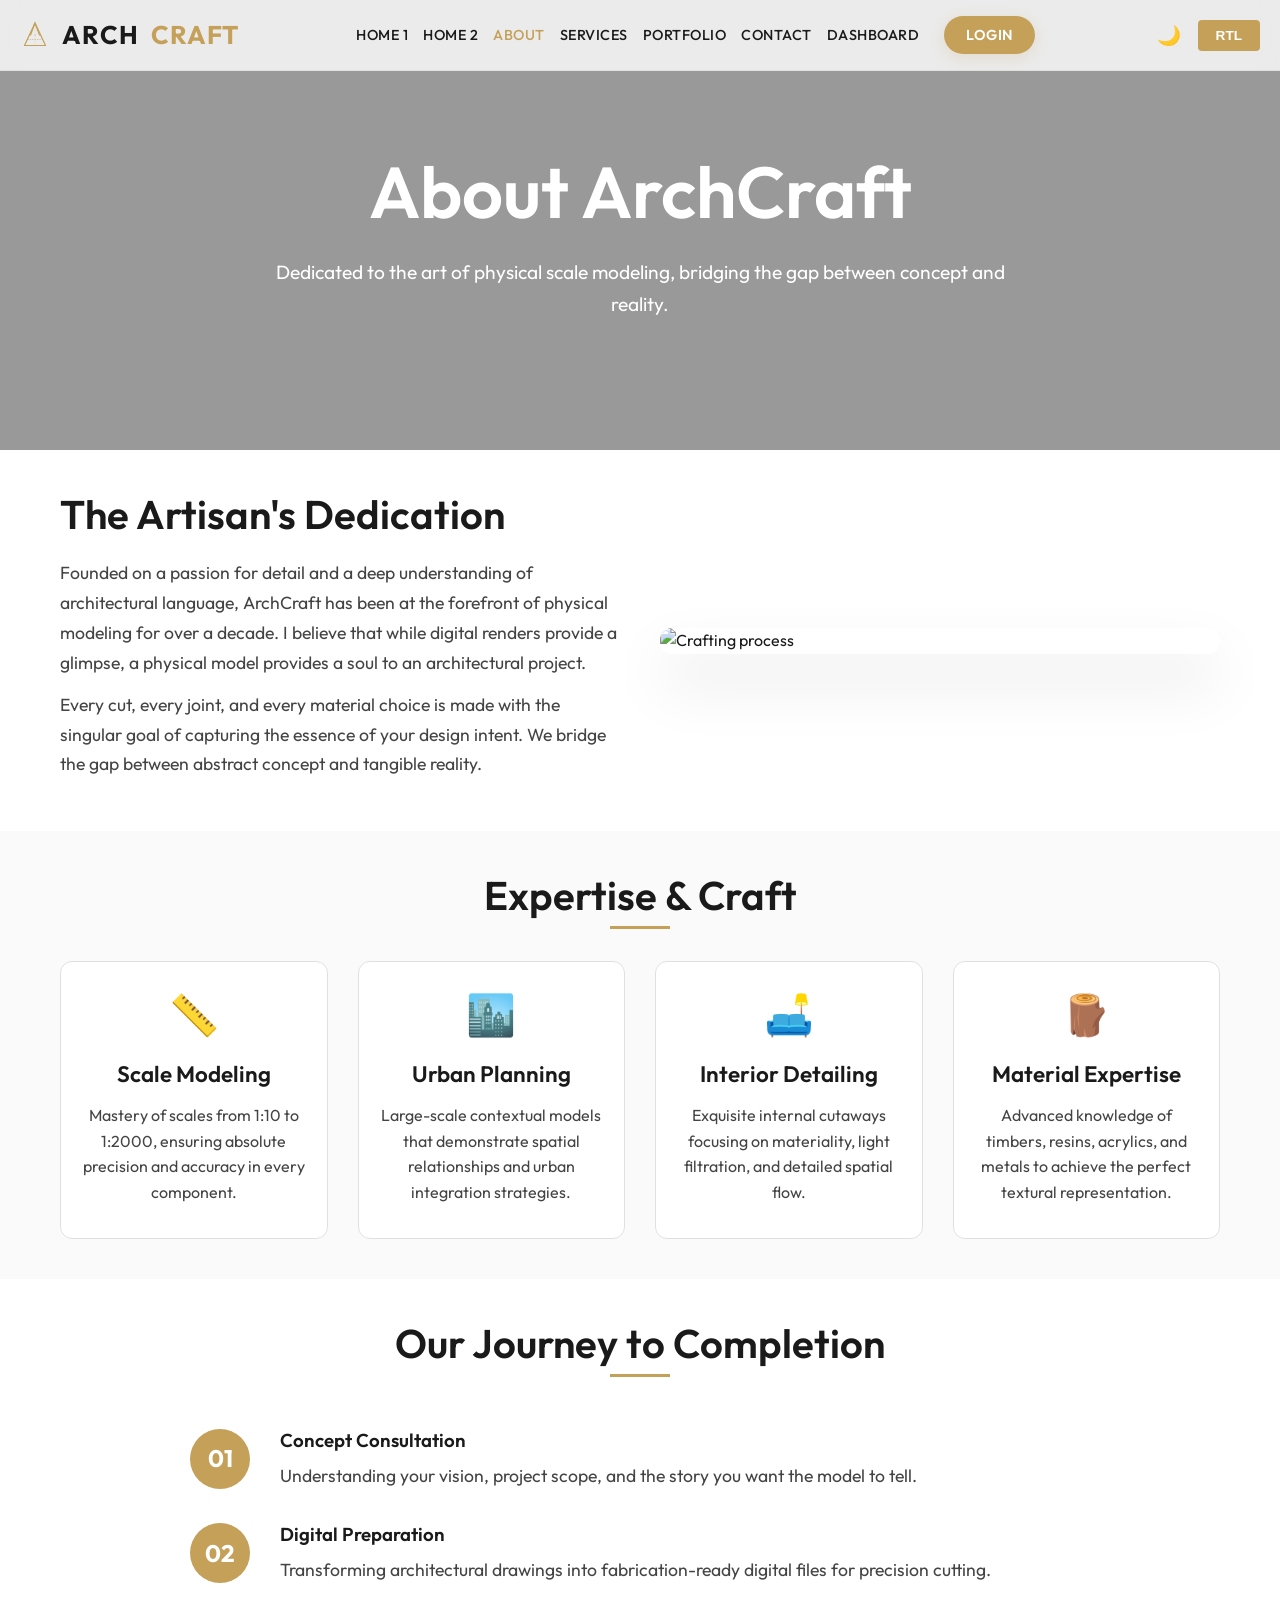
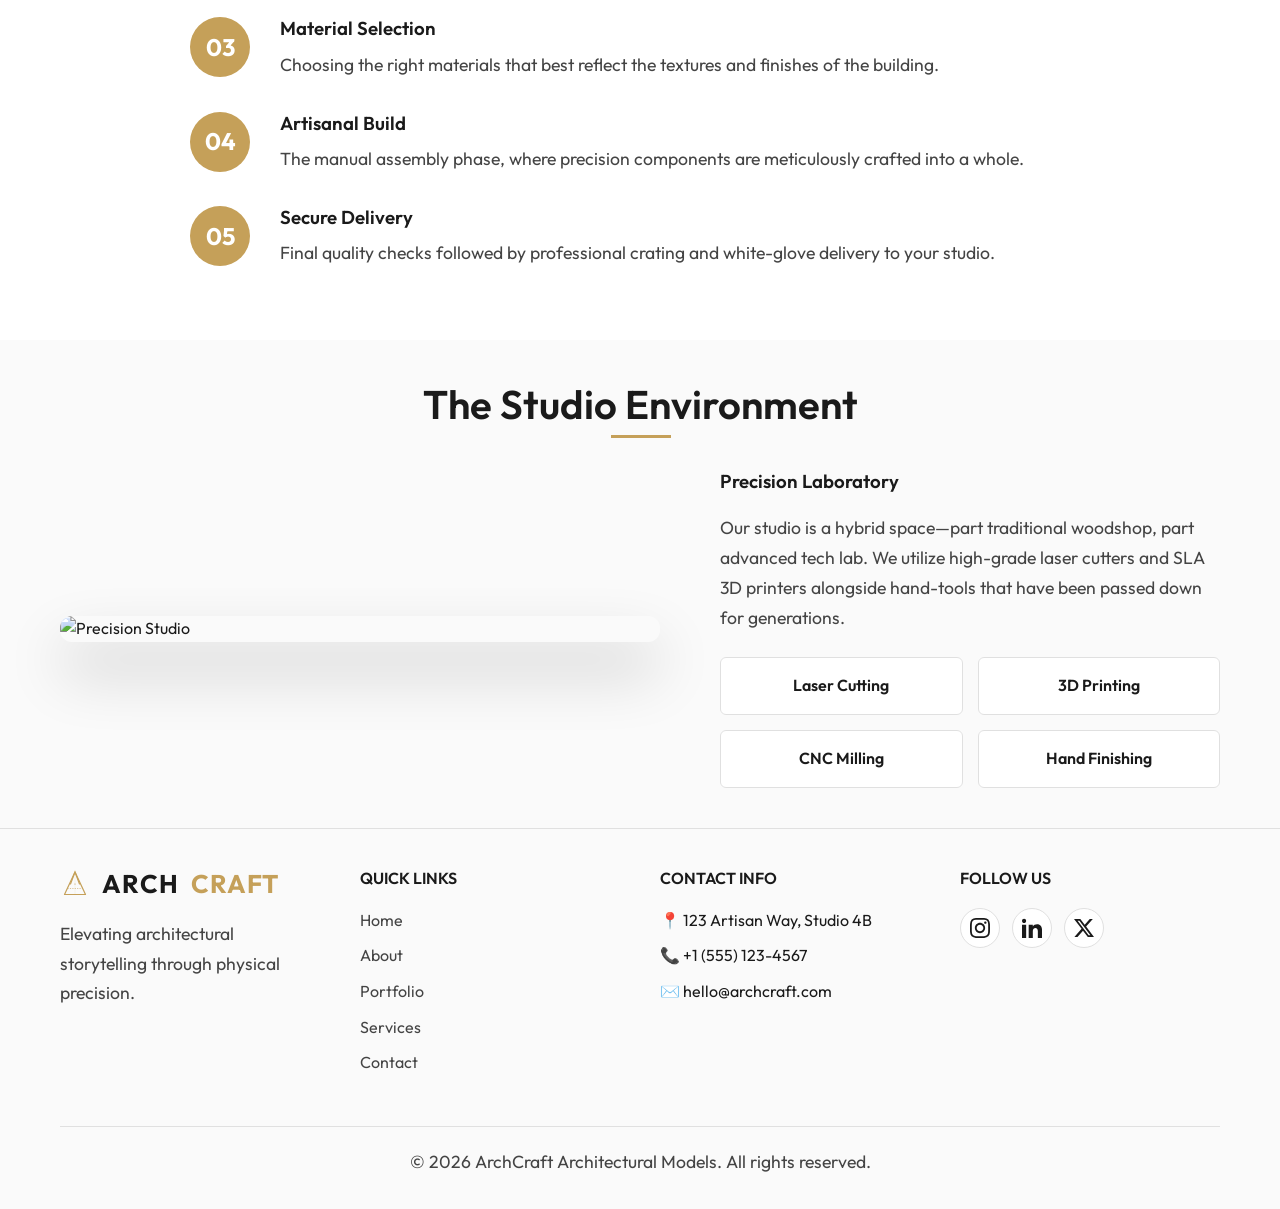
==== commit b12c80aa: "corrections2" ====
--- a/about.html
+++ b/about.html
@@ -43,14 +43,11 @@
     <main>
         <!-- Section 1: Hero Section -->
         <section class="hero hero-inner">
-            <div class="hero-bg" style="background-image: url('https://images.pexels.com/photos/101808/pexels-photo-101808.jpeg');"></div>
+            <div class="hero-bg" style="background-image: url('https://images.pexels.com/photos/101808/pexels-photo-101808.jpeg?auto=compress&cs=tinysrgb&w=1600');"></div>
             <div class="hero-overlay"></div>
             <div class="hero-content">
-                <h1 class="animate" data-animation="fade-in">About ArchCraft</h1>
-                <p class="animate" data-animation="slide-up">
-                    Dedicated to the art of physical scale modeling.<br>
-                    Where architectural precision meets artisanal craftsmanship to bring your visions to life.
-                </p>
+                <h1 class="animate" data-animation="slide-right">About ArchCraft</h1>
+                <p class="animate" data-animation="slide-up">Dedicated to the art of physical scale modeling, bridging the gap between concept and reality.</p>
             </div>
         </section>
 
@@ -119,8 +116,8 @@
                 <div class="section-title">
                     <h2 class="animate" data-animation="slide-right">Our Journey to Completion</h2>
                 </div>
-                <div style="max-width: 900px; margin: 0 auto; position: relative; padding: 40px 0;">
-                    <div style="display: flex; flex-direction: column; gap: 60px;">
+                <div style="max-width: 900px; margin: 0 auto; position: relative; padding: 20px 0;">
+                    <div style="display: flex; flex-direction: column; gap: var(--space-md);">
                         <div class="process-item animate" data-animation="slide-left">
                             <div class="step-num" style="width: 60px; height: 60px; background: var(--accent-color); color: #fff; border-radius: 50%; display: flex; align-items: center; justify-content: center; font-weight: 700; flex-shrink: 0; font-size: 1.5rem;">01</div>
                             <div>
@@ -149,7 +146,7 @@
                                 <p style="color: var(--text-secondary);">The manual assembly phase, where precision components are meticulously crafted into a whole.</p>
                             </div>
                         </div>
-                        <div style="display: flex; gap: 40px; align-items: flex-start;" class="animate" data-animation="slide-left">
+                        <div class="process-item animate" data-animation="slide-left">
                             <div style="width: 60px; height: 60px; background: var(--accent-color); color: #fff; border-radius: 50%; display: flex; align-items: center; justify-content: center; font-weight: 700; flex-shrink: 0; font-size: 1.5rem;">05</div>
                             <div>
                                 <h3 style="margin-bottom: 10px;">Secure Delivery</h3>
--- a/assets/css/style.css
+++ b/assets/css/style.css
@@ -12,7 +12,7 @@
     --accent-color: #c5a059;
     /* Gold/Brass accent for craft feel */
     --text-primary: #1a1a1a;
-    --text-secondary: #666666;
+    --text-secondary: #444444;
     --bg-primary: #ffffff;
     --bg-secondary: #fafafa;
     --border-color: #e0e0e0;
@@ -20,10 +20,10 @@
 
     /* Spacing */
     --space-xs: 0.5rem;
-    --space-sm: 1rem;
-    --space-md: 2rem;
-    --space-lg: 4rem;
-    --space-xl: 8rem;
+    --space-sm: 0.75rem;
+    --space-md: 1.25rem;
+    --space-lg: 2.5rem;
+    --space-xl: 4rem;
 
     /* Transitions */
     --transition: all 0.3s ease;
@@ -37,11 +37,36 @@
     --secondary-color: #1a1a1a;
     --accent-color: #d4b475;
     --text-primary: #f5f5f5;
-    --text-secondary: #b0b0b0;
+    --text-secondary: #cccccc;
     --bg-primary: #0f0f0f;
     --bg-secondary: #1a1a1a;
     --border-color: #333333;
     --header-bg: rgba(15, 15, 15, 0.8);
+}
+
+.portfolio-overlay {
+    position: absolute;
+    bottom: 0;
+    left: 0;
+    width: 100%;
+    padding: 25px 20px;
+    background: linear-gradient(transparent, rgba(0,0,0,0.9));
+    color: #ffffff !important;
+    text-align: left;
+}
+
+.portfolio-overlay h3, 
+.portfolio-overlay h4, 
+.portfolio-overlay p {
+    color: #ffffff !important;
+    text-shadow: 0 2px 5px rgba(0,0,0,0.6);
+    margin: 0;
+}
+
+.portfolio-overlay p {
+    font-size: 0.9rem;
+    opacity: 0.95;
+    margin-top: 5px;
 }
 
 /* Reset & Base */
@@ -79,17 +104,24 @@
     margin-bottom: var(--space-sm);
 }
 
-@media (max-width: 768px) {
-    h1 {
-        font-size: 2.5rem !important;
-    }
-
-    h2 {
-        font-size: 2rem !important;
-    }
-
-    h3 {
-        font-size: 1.5rem !important;
+@media (max-width: 1150px) {
+    h1 { font-size: 2.2rem !important; line-height: 1.2 !important; }
+    h2 { font-size: 1.8rem !important; line-height: 1.3 !important; }
+    h3 { font-size: 1.5rem !important; line-height: 1.3 !important; }
+    h4 { font-size: 1.2rem !important; }
+    p, li { font-size: 1rem !important; line-height: 1.6 !important; }
+    
+    .btn {
+        padding: 12px 24px !important;
+        font-size: 0.9rem !important;
+    }
+    
+    nav ul li a {
+        font-size: 0.85rem !important;
+    }
+
+    .footer-bottom p {
+        font-size: 0.85rem !important;
     }
 }
 
@@ -156,24 +188,22 @@
     color: var(--text-primary);
 }
 
+.logo span {
+    color: var(--accent-color);
+}
+
 .logo-img {
     height: 30px;
-    /* Visually matches the 1.6rem text height */
     width: auto;
     object-fit: contain;
     display: block;
-    transition: none;
-    /* Keep size consistent on scroll */
-}
-
-.logo span {
-    color: var(--accent-color);
 }
 
 nav ul {
     display: flex;
-    gap: 20px;
-    /* Reduced to fit all navigation items in one line */
+    list-style: none;
+    gap: 25px;
+    align-items: center;
 }
 
 nav ul li a {
@@ -182,12 +212,28 @@
     text-transform: uppercase;
     letter-spacing: 0.5px;
     white-space: nowrap;
-    /* Prevents items like "Home 1" from breaking into two lines */
+    transition: var(--transition);
+    color: var(--text-primary);
 }
 
 nav ul li a:hover,
 nav ul li a.active {
     color: var(--accent-color);
+}
+
+@media (max-width: 1350px) {
+    nav ul {
+        gap: 15px;
+    }
+}
+
+@media (max-width: 1250px) {
+    nav ul {
+        gap: 8px;
+    }
+    nav ul li a {
+        font-size: 0.8rem;
+    }
 }
 
 /* Navigation CTA Button */
@@ -214,7 +260,7 @@
     color: #000 !important;
 }
 
-@media (max-width: 992px) {
+@media (max-width: 1150px) {
     nav ul li a.nav-cta {
         margin-left: 0;
         margin-top: 10px;
@@ -267,6 +313,46 @@
     transition: var(--transition);
 }
 
+@media (max-width: 1150px) {
+    .hamburger {
+        display: block;
+    }
+
+    nav {
+        position: absolute;
+        top: 70px;
+        left: -100%;
+        width: 100%;
+        background: var(--bg-primary);
+        padding: var(--space-md);
+        transition: var(--transition);
+        border-bottom: 1px solid var(--border-color);
+    }
+
+    nav.active {
+        left: 0;
+    }
+
+    nav ul {
+        flex-direction: column;
+        align-items: center;
+        gap: 15px;
+    }
+
+    #rtl-toggle {
+        display: none;
+    }
+
+    .mobile-rtl-link {
+        display: block;
+        margin-top: 20px;
+        padding-top: 20px;
+        border-top: 1px solid var(--border-color);
+        width: 100%;
+        text-align: center;
+    }
+}
+
 @media (max-width: 768px) {
     .mobile-rtl-link {
         display: block;
@@ -277,7 +363,8 @@
 
 /* Hero Section */
 .hero {
-    height: 100vh;
+    height: 75vh;
+    min-height: 600px;
     width: 100%;
     display: flex;
     align-items: center;
@@ -286,12 +373,13 @@
     overflow: hidden;
     color: #ffffff;
     text-align: center;
+    padding-top: 80px;
 }
 
 .hero.hero-inner {
-    height: 60vh;
+    height: 50vh;
     min-height: 450px;
-    padding-top: 70px;
+    padding-top: 100px;
 }
 
 .hero-bg {
@@ -302,6 +390,7 @@
     height: 100%;
     background-size: cover;
     background-position: center;
+    background-repeat: no-repeat;
     z-index: -1;
     transition: transform 0.5s ease-out;
 }
@@ -341,37 +430,17 @@
 }
 
 /* Global Stacking Utilities for Mobile/Tablet */
-@media (max-width: 1023px) {
+@media (max-width: 1150px) {
     .container {
         padding: 0 var(--space-md);
     }
-
-    .hero h1 {
-        font-size: 3rem;
-        line-height: 1.1;
-    }
-
-    .hero p {
-        font-size: 1.1rem;
-        margin-bottom: var(--space-md);
-    }
-}
-
-@media (max-width: 768px) {
-    .hero h1 {
-        font-size: 2.8rem;
-    }
-
+}
+
+@media (max-width: 1150px) {
     .hero {
         height: auto;
         min-height: 100vh;
-        padding: 120px 0 60px;
-    }
-}
-
-@media (max-width: 480px) {
-    .hero h1 {
-        font-size: 2.2rem;
+        padding: 100px 0 40px;
     }
 }
 
@@ -517,7 +586,7 @@
 }
 
 .btn-light:hover {
-    background: var(--primary-color);
+    background: var(--accent-color);
     color: #fff !important;
     transform: translateY(-5px);
     box-shadow: 0 15px 30px rgba(0, 0, 0, 0.2);
@@ -536,7 +605,7 @@
     z-index: 100;
 }
 
-.dashboard-user-section {
+.dashboard-controls {
     display: flex;
     align-items: center;
     gap: 15px;
@@ -556,8 +625,8 @@
 }
 
 .sidebar-logo {
-    padding: var(--space-md);
-    margin-bottom: var(--space-lg);
+    padding: var(--space-sm);
+    margin-bottom: var(--space-md);
     border-bottom: 1px solid var(--border-color);
 }
 
@@ -577,27 +646,69 @@
     .container {
         padding: 0 var(--space-md);
     }
+}
+
+.row-to-col, .img-first-stack {
+    display: flex;
+    align-items: center;
+    gap: var(--space-lg);
+}
+
+@media (max-width: 1150px) {
     .row-to-col {
         display: flex !important;
         flex-direction: column !important;
         gap: 30px !important;
-        text-align: center !important;
+        text-align: left !important;
     }
     .row-to-col > div {
         width: 100% !important;
         flex: none !important;
+    }
+    /* Reduce image size in tab view */
+    .row-to-col img {
+        width: 60% !important;
+        max-width: 450px !important;
+        max-height: 400px !important;
+        object-fit: cover !important;
+        height: auto !important;
+        margin: 20px auto !important;
+        display: block !important;
+        border-radius: 15px !important;
     }
     .img-first-stack {
         display: flex !important;
         flex-direction: column-reverse !important;
         gap: 30px !important;
-        text-align: center !important;
-    }
+        text-align: left !important;
+    }
+    .custom-list li {
+        justify-content: center;
+    }
+}
+
+.hero-split {
+    display: flex;
+    align-items: center;
+    width: 100%;
+    height: 100%;
+}
+
+.hero-split > div {
+    flex: 1;
+}
+
+.hero-img-container {
+    height: 100%;
+    overflow: hidden;
+}
+
+@media (max-width: 768px) {
     .hero-split {
         display: flex !important;
         flex-direction: column !important;
         height: auto !important;
-        min-height: 100vh;
+        min-height: 80vh;
     }
     .hero-split > div {
         width: 100% !important;
@@ -705,9 +816,16 @@
     color: var(--accent-color);
 }
 
+/* Generic section image constraints */
+section img {
+    max-height: 550px;
+    width: 100%;
+    object-fit: cover;
+}
+
 /* Sections */
 section {
-    padding: var(--space-xl) 0;
+    padding: var(--space-lg) 0;
 }
 
 @media (max-width: 1024px) {
@@ -724,8 +842,8 @@
 
 /* Fix for when container class is applied directly to section */
 section.container {
-    padding-top: var(--space-xl);
-    padding-bottom: var(--space-xl);
+    padding-top: var(--space-lg);
+    padding-bottom: var(--space-lg);
 }
 
 @media (max-width: 1024px) {
@@ -744,7 +862,7 @@
 
 .section-title {
     text-align: center;
-    margin-bottom: var(--space-lg);
+    margin-bottom: var(--space-md);
 }
 
 .section-title h2 {
@@ -973,7 +1091,7 @@
     cursor: pointer;
 }
 
-@media (max-width: 992px) {
+@media (max-width: 1150px) {
     .hamburger {
         display: block;
     }
@@ -1121,7 +1239,7 @@
 
 /* Testimonials */
 .testimonial-card {
-    padding: 35px;
+    padding: 25px;
     border: 1px solid var(--border-color);
     border-radius: 12px;
     background: var(--bg-primary);
@@ -1178,9 +1296,9 @@
 .footer-socials .social-icon:hover {
     background: var(--accent-color);
     border-color: var(--accent-color);
-    color: #fff;
+    color: #1a1a1a; /* Darker color for better contrast on gold background */
     transform: translateY(-5px);
-    box-shadow: 0 5px 15px rgba(197, 160, 89, 0.3);
+    box-shadow: 0 5px 15px rgba(197, 160, 89, 0.4);
 }
 
 .footer-socials .social-icon svg {
@@ -1247,43 +1365,31 @@
 }
 
 /* Mobile CTA Button Stacking */
-@media (max-width: 576px) {
+@media (max-width: 1150px) {
     .cta-btns {
         flex-direction: column;
         gap: 15px;
         align-items: center;
-        /* Center the buttons instead of full-width if they are block */
     }
 
     .cta-btns .btn {
-        display: inline-block;
-        /* Changed from block to inline-block to allow smaller size */
         width: auto;
         min-width: 200px;
-        padding: 12px 24px;
-        font-size: 0.9rem;
         text-align: center;
     }
 }
 
-@media (max-width: 480px) {
-    .btn {
-        padding: 10px 20px;
-        font-size: 0.85rem;
-    }
-}
-
-@media (max-width: 1023px) {
+@media (max-width: 1150px) {
     .contact-info-item h3 {
-        justify-content: center;
+        justify-content: flex-start;
     }
     
     .contact-info-item p {
-        text-align: center;
+        text-align: left;
     }
     
     .contact-socials {
-        justify-content: center !important;
+        justify-content: flex-start !important;
     }
 }
 
@@ -1295,15 +1401,15 @@
     text-align: left !important;
 }
 
-@media (max-width: 480px) {
+@media (max-width: 1150px) {
     .process-item {
-        gap: 15px !important;
+        gap: 20px !important;
     }
     
     .process-item .step-num {
-        width: 45px !important;
-        height: 45px !important;
-        font-size: 1.1rem !important;
+        width: 50px !important;
+        height: 50px !important;
+        font-size: 1.2rem !important;
     }
 }
 
@@ -1360,42 +1466,33 @@
     align-items: center;
 }
 
-@media (max-width: 992px) {
-    .studio-wrapper {
+@media (max-width: 1150px) {
+    .studio-wrapper, .studio-wrapper-reverse {
         grid-template-columns: 1fr;
         gap: 40px;
-        text-align: center;
+        text-align: left;
     }
     
-    .studio-wrapper .lab-grid {
+    .studio-wrapper img, .studio-wrapper-reverse img {
+        width: 50% !important;
+        max-width: 500px !important;
+        min-width: 300px !important;
+        height: auto !important;
+        margin: 20px auto !important;
+        display: block !important;
+        border-radius: 15px !important;
+    }
+    
+    .studio-wrapper .lab-grid, .studio-wrapper-reverse .lab-grid {
         justify-content: center;
     }
     
-    .studio-wrapper h3 {
+    .studio-wrapper h3, .studio-wrapper-reverse h3 {
         margin-top: 20px;
     }
 }
 
-@media (max-width: 768px) {
-    .studio-wrapper {
-        gap: 30px;
-    }
-}
-
-.studio-wrapper-reverse {
-    display: grid;
-    grid-template-columns: 1fr 1.2fr;
-    gap: 60px;
-    align-items: center;
-}
-
-@media (max-width: 992px) {
-    .studio-wrapper-reverse {
-        grid-template-columns: 1fr;
-        gap: 40px;
-        text-align: center;
-    }
-    
+@media (max-width: 1150px) {
     .studio-wrapper-reverse div:nth-child(1) {
         order: 2;
     }
@@ -1450,12 +1547,6 @@
     display: none;
     align-items: center;
     gap: 12px;
-}
-
-.dashboard-user-info {
-    display: flex;
-    align-items: center;
-    gap: 15px;
 }
 
 .sidebar-overlay {
@@ -1500,40 +1591,45 @@
     }
 
     .dashboard-header {
-        flex-direction: column !important;
-        align-items: flex-start !important;
+        flex-direction: row !important;
+        align-items: center !important;
+        justify-content: space-between !important;
+        padding: 15px 20px !important;
+        height: 70px !important;
         gap: 15px !important;
-        padding: 20px !important;
-        height: auto !important;
-        border-bottom: 1px solid var(--border-color);
-        width: 100%;
     }
 
     .dashboard-header-top {
+        display: none !important; /* No longer needed with unified row */
+    }
+
+    .welcome-text {
+        flex: 1;
+        margin: 0 !important;
+        text-align: left !important;
+    }
+
+    .welcome-text h2 {
+        font-size: 1rem !important;
+        white-space: nowrap !important;
+        overflow: hidden;
+        text-overflow: ellipsis;
+        max-width: 150px;
+    }
+
+    .dashboard-controls {
         display: flex !important;
-        justify-content: space-between !important;
         align-items: center !important;
-        width: 100% !important;
-        margin-bottom: 10px !important;
-    }
-
-    .welcome-text {
-        width: 100% !important;
-        margin: 10px 0 !important;
-    }
-
-    .welcome-text h2 {
-        font-size: 1.1rem !important;
-        white-space: normal !important;
-        line-height: 1.3 !important;
-    }
-
-    .dashboard-user-section {
-        width: 100% !important;
+        gap: 10px !important;
+    }
+
+    .dashboard-controls #rtl-toggle {
+        display: block !important;
+    }
+
+    .dashboard-hamburger {
+        display: flex !important;
         margin: 0 !important;
-        padding-top: 15px;
-        border-top: 1px solid var(--border-color);
-        display: block !important;
     }
 
     /* Strict One-by-One Stacking */
@@ -1558,10 +1654,110 @@
         gap: 20px !important;
     }
 
-    table {
-        display: block;
-        width: 100%;
-        overflow-x: auto;
-    }
-}
-
+    .dashboard-content h2 {
+        font-size: 1.3rem !important;
+        margin-bottom: 15px !important;
+    }
+
+    .stat-card h3 {
+        font-size: 0.75rem !important;
+    }
+
+    .stat-card .value {
+        font-size: 1.4rem !important;
+    }
+
+    .sidebar ul li a {
+        font-size: 0.9rem !important;
+    }
+
+    table th, table td {
+        font-size: 0.85rem !important;
+        padding: 10px !important;
+    }
+}
+
+.material-grid {
+    display: grid;
+    grid-template-columns: repeat(2, 1fr);
+    gap: var(--space-lg);
+    max-width: 900px;
+    margin: 0 auto;
+}
+
+@media (max-width: 600px) {
+    .material-grid {
+        grid-template-columns: 1fr;
+        gap: var(--space-md);
+    }
+}
+
+.portfolio-grid, .services-grid {
+    display: grid;
+    grid-template-columns: repeat(3, 1fr);
+    gap: var(--space-md);
+}
+
+@media (max-width: 1150px) and (min-width: 641px) {
+    .portfolio-grid, .services-grid {
+        display: grid !important;
+        grid-template-columns: repeat(2, 1fr) !important;
+        gap: 30px !important;
+    }
+    
+    .portfolio-card, .service-card {
+        width: 100% !important;
+        max-width: 500px !important;
+        margin: 0 auto !important;
+    }
+
+    /* Center the 3rd card specifically if it's the last one */
+    .portfolio-grid > *:last-child:nth-child(odd),
+    .services-grid > *:last-child:nth-child(odd) {
+        grid-column: 1 / span 2;
+        width: calc(50% - 15px) !important;
+        justify-self: center;
+    }
+}
+
+@media (max-width: 768px) {
+    .portfolio-grid .portfolio-card, 
+    .services-grid .service-card {
+        flex: 0 1 100% !important;
+        max-width: 500px !important;
+        margin: 0 auto !important;
+    }
+}
+
+.filter-group {
+    display: flex;
+    justify-content: center;
+    gap: 15px;
+    margin-bottom: var(--space-lg);
+    flex-wrap: wrap;
+}
+
+.filter-btn {
+    padding: 12px 28px;
+    border: 1px solid var(--border-color);
+    background: var(--bg-primary);
+    color: var(--text-primary);
+    border-radius: 4px;
+    cursor: pointer;
+    font-weight: 600;
+    transition: var(--transition);
+    text-transform: uppercase;
+    font-size: 0.85rem;
+    letter-spacing: 1px;
+}
+
+.filter-btn.active, .filter-btn:hover {
+    background: var(--accent-color);
+    color: #fff;
+    border-color: var(--accent-color);
+}
+
+.filter-btn:hover {
+    transform: translateY(-2px);
+    box-shadow: 0 4px 12px rgba(197, 160, 89, 0.2);
+}
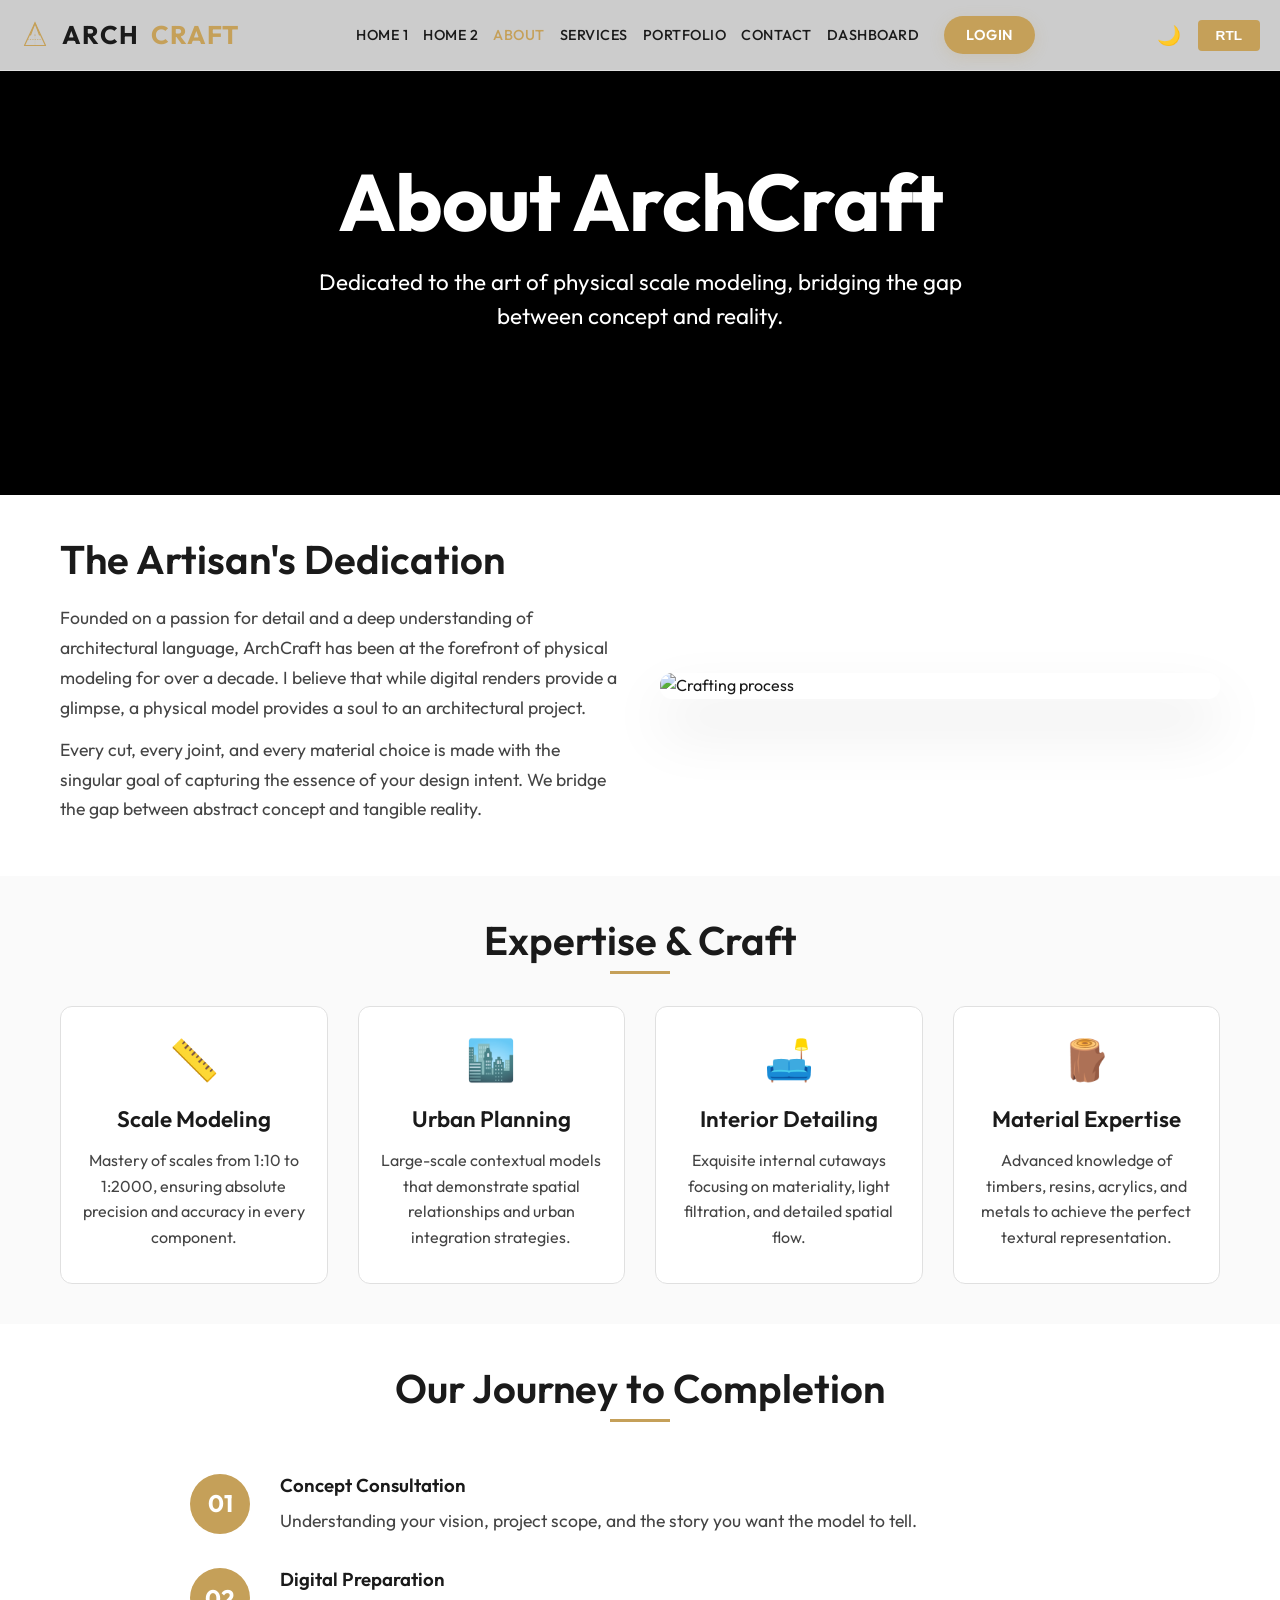
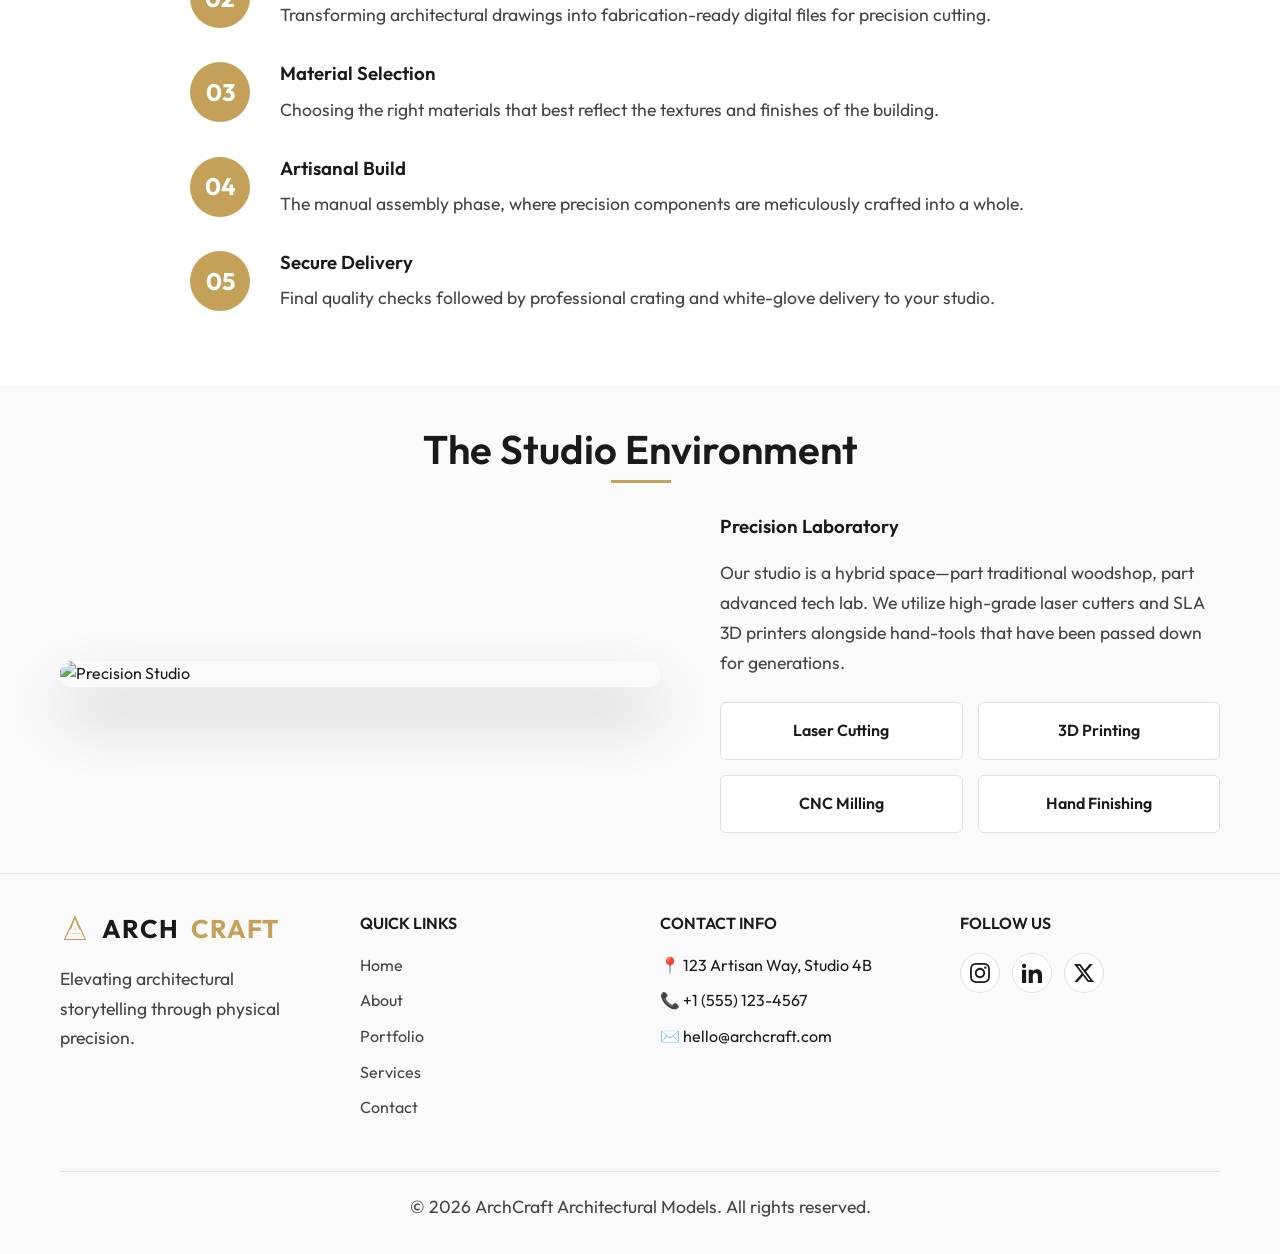
==== commit 526ef04f: "doc3" ====
--- a/about.html
+++ b/about.html
@@ -43,7 +43,7 @@
     <main>
         <!-- Section 1: Hero Section -->
         <section class="hero hero-inner">
-            <div class="hero-bg" style="background-image: url('https://images.pexels.com/photos/101808/pexels-photo-101808.jpeg?auto=compress&cs=tinysrgb&w=1600');"></div>
+            <div class="hero-bg" style="background-image: url('https://images.pexels.com/photos/3183186/pexels-photo-3183186.jpeg?auto=compress&cs=tinysrgb&w=1600');"></div>
             <div class="hero-overlay"></div>
             <div class="hero-content">
                 <h1 class="animate" data-animation="slide-right">About ArchCraft</h1>
@@ -147,7 +147,7 @@
                             </div>
                         </div>
                         <div class="process-item animate" data-animation="slide-left">
-                            <div style="width: 60px; height: 60px; background: var(--accent-color); color: #fff; border-radius: 50%; display: flex; align-items: center; justify-content: center; font-weight: 700; flex-shrink: 0; font-size: 1.5rem;">05</div>
+                            <div class="step-num" style="width: 60px; height: 60px; background: var(--accent-color); color: #fff; border-radius: 50%; display: flex; align-items: center; justify-content: center; font-weight: 700; flex-shrink: 0; font-size: 1.5rem;">05</div>
                             <div>
                                 <h3 style="margin-bottom: 10px;">Secure Delivery</h3>
                                 <p style="color: var(--text-secondary);">Final quality checks followed by professional crating and white-glove delivery to your studio.</p>
--- a/assets/css/style.css
+++ b/assets/css/style.css
@@ -111,6 +111,15 @@
     h4 { font-size: 1.2rem !important; }
     p, li { font-size: 1rem !important; line-height: 1.6 !important; }
     
+    li { margin-bottom: 0.8rem; }
+    footer ul li { margin-bottom: 1.1rem !important; }
+    .custom-list li { 
+        margin-bottom: 1.2rem !important; 
+        justify-content: flex-start !important;
+        align-items: flex-start !important;
+        text-align: left !important;
+    }
+    
     .btn {
         padding: 12px 24px !important;
         font-size: 0.9rem !important;
@@ -363,7 +372,7 @@
 
 /* Hero Section */
 .hero {
-    height: 75vh;
+    height: 85vh;
     min-height: 600px;
     width: 100%;
     display: flex;
@@ -374,11 +383,12 @@
     color: #ffffff;
     text-align: center;
     padding-top: 80px;
+    background-color: #000; /* Fallback */
 }
 
 .hero.hero-inner {
-    height: 50vh;
-    min-height: 450px;
+    height: 55vh;
+    min-height: 400px;
     padding-top: 100px;
 }
 
@@ -391,7 +401,7 @@
     background-size: cover;
     background-position: center;
     background-repeat: no-repeat;
-    z-index: -1;
+    z-index: 1;
     transition: transform 0.5s ease-out;
 }
 
@@ -401,20 +411,29 @@
     left: 0;
     width: 100%;
     height: 100%;
-    background: rgba(0, 0, 0, 0.4);
-    z-index: 0;
+    background: linear-gradient(
+        to bottom,
+        rgba(0, 0, 0, 0.3) 0%,
+        rgba(0, 0, 0, 0.5) 50%,
+        rgba(0, 0, 0, 0.7) 100%
+    );
+    z-index: 2;
 }
 
 .hero-content {
     position: relative;
-    z-index: 1;
+    z-index: 3;
     max-width: 800px;
     padding: 0 var(--space-md);
 }
 
 .hero h1 {
-    font-size: 4.5rem;
+    font-size: 5rem;
+    font-weight: 700;
     margin-bottom: var(--space-md);
+    text-shadow: 0 4px 15px rgba(0, 0, 0, 0.5);
+    letter-spacing: -1px;
+    line-height: 1.1;
 }
 
 /* Refined User Section for Mobile */
@@ -439,16 +458,74 @@
 @media (max-width: 1150px) {
     .hero {
         height: auto;
-        min-height: 100vh;
-        padding: 100px 0 40px;
+        min-height: 90vh;
+        padding: 120px 0 60px;
+    }
+
+    .hero h1 {
+        font-size: 3.5rem !important;
+    }
+
+    .hero p {
+        font-size: 1.2rem !important;
+        margin-bottom: var(--space-lg) !important;
+    }
+}
+
+@media (max-width: 768px) {
+    .hero {
+        min-height: 80vh;
+        padding: 100px 0 50px;
+    }
+
+    .hero.hero-inner {
+        min-height: 350px;
+        height: 50vh;
+    }
+
+    .hero h1 {
+        font-size: 2.8rem !important;
+    }
+
+    .hero p {
+        font-size: 1.1rem !important;
+        padding: 0 var(--space-sm) !important;
+    }
+
+    .cta-btns {
+        flex-direction: column;
+        width: 100%;
+        max-width: 300px;
+        margin: 0 auto;
+    }
+
+    .btn {
+        width: 100%;
+        text-align: center;
+        padding: 14px 20px;
+    }
+}
+
+@media (max-width: 480px) {
+    .hero h1 {
+        font-size: 2.2rem !important;
+    }
+    
+    .hero p {
+        font-size: 1rem !important;
     }
 }
 
 .hero p {
-    font-size: 1.2rem;
-    margin-bottom: var(--space-lg);
-    opacity: 0.9;
-    color: inherit;
+    font-size: 1.4rem;
+    margin-bottom: var(--space-xl);
+    opacity: 1;
+    color: #ffffff;
+    max-width: 700px;
+    margin-left: auto;
+    margin-right: auto;
+    text-shadow: 0 2px 10px rgba(0, 0, 0, 0.4);
+    line-height: 1.5;
 }
 
 p {
@@ -460,8 +537,9 @@
 
 .cta-btns {
     display: flex;
-    gap: var(--space-sm);
+    gap: var(--space-md);
     justify-content: center;
+    flex-wrap: wrap;
 }
 
 .btn {
@@ -488,9 +566,10 @@
 }
 
 .btn-secondary {
-    background: transparent;
+    background: rgba(255, 255, 255, 0.1);
+    backdrop-filter: blur(5px);
     color: #fff;
-    border: 2px solid #fff;
+    border: 2px solid rgba(255, 255, 255, 0.8);
 }
 
 .btn-secondary:hover {
@@ -562,11 +641,13 @@
 
 .custom-list li {
     display: flex;
-    align-items: center;
+    align-items: flex-start;
+    justify-content: flex-start;
     gap: 15px;
     margin-bottom: 12px;
     font-size: 1.1rem;
     color: var(--text-primary);
+    text-align: left;
 }
 
 .custom-list li::before {
@@ -576,6 +657,7 @@
     background: var(--accent-color);
     border-radius: 50%;
     flex-shrink: 0;
+    margin-top: 8px; /* Align with first line of text */
 }
 
 .btn-light {
@@ -597,7 +679,8 @@
     display: flex;
     justify-content: space-between;
     align-items: center;
-    padding: var(--space-md) var(--space-lg);
+    padding: 0 var(--space-lg);
+    height: 80px;
     background: var(--bg-primary);
     border-bottom: 1px solid var(--border-color);
     position: sticky;
@@ -667,8 +750,8 @@
     }
     /* Reduce image size in tab view */
     .row-to-col img {
-        width: 60% !important;
-        max-width: 450px !important;
+        width: 85% !important;
+        max-width: 500px !important;
         max-height: 400px !important;
         object-fit: cover !important;
         height: auto !important;
@@ -682,8 +765,19 @@
         gap: 30px !important;
         text-align: left !important;
     }
+    .img-first-stack img {
+        width: 85% !important;
+        max-width: 500px !important;
+        height: auto !important;
+        margin: 20px auto !important;
+        display: block !important;
+        border-radius: 12px !important;
+    }
     .custom-list li {
-        justify-content: center;
+        justify-content: flex-start !important;
+        align-items: flex-start !important;
+        text-align: left !important;
+        margin-bottom: 1.2rem !important;
     }
 }
 
@@ -1421,6 +1515,35 @@
 }
 
 @media (max-width: 1024px) {
+    .materials-grid-container {
+        display: flex !important;
+        flex-direction: column !important;
+        gap: 20px !important;
+    }
+    
+    .materials-grid-container .stat-card {
+        display: flex !important;
+        align-items: center !important;
+        gap: 25px !important;
+        text-align: left !important;
+        padding: 20px !important;
+        width: 100% !important;
+    }
+    
+    .materials-grid-container .stat-card div:first-child {
+        width: 180px !important;
+        height: 120px !important;
+        margin-bottom: 0 !important;
+        flex-shrink: 0 !important;
+    }
+
+    .materials-grid-container .stat-card h4 {
+        margin-top: 0 !important;
+        margin-bottom: 8px !important;
+    }
+}
+
+@media (max-width: 1024px) {
     .skills-grid {
         display: flex !important;
         flex-wrap: wrap;
@@ -1511,7 +1634,7 @@
 /* Dashboard Responsiveness & One-by-One Alignment */
 .dashboard-hamburger {
     display: none;
-    font-size: 2rem;
+    font-size: 1.5rem;
     cursor: pointer;
     color: var(--text-primary);
     z-index: 1200; /* Increased to be above sidebar */
@@ -1522,11 +1645,20 @@
 .sidebar-close {
     display: none;
     position: absolute;
-    top: 20px;
-    right: 20px;
-    font-size: 1.5rem;
+    top: 15px;
+    right: 15px;
+    font-size: 1.8rem;
     cursor: pointer;
     color: var(--text-secondary);
+    z-index: 10;
+}
+
+.sidebar .logo {
+    font-size: 1.4rem !important;
+}
+
+.sidebar .logo img {
+    height: 24px !important;
 }
 
 @media (max-width: 1024px) {
@@ -1695,35 +1827,24 @@
 .portfolio-grid, .services-grid {
     display: grid;
     grid-template-columns: repeat(3, 1fr);
-    gap: var(--space-md);
-}
-
-@media (max-width: 1150px) and (min-width: 641px) {
+    gap: 30px;
+}
+
+@media (max-width: 1150px) {
     .portfolio-grid, .services-grid {
-        display: grid !important;
-        grid-template-columns: repeat(2, 1fr) !important;
-        gap: 30px !important;
+        grid-template-columns: repeat(2, 1fr);
+        gap: 25px;
+    }
+}
+
+@media (max-width: 768px) {
+    .portfolio-grid, .services-grid {
+        grid-template-columns: 1fr !important;
+        gap: 20px;
     }
     
     .portfolio-card, .service-card {
         width: 100% !important;
-        max-width: 500px !important;
-        margin: 0 auto !important;
-    }
-
-    /* Center the 3rd card specifically if it's the last one */
-    .portfolio-grid > *:last-child:nth-child(odd),
-    .services-grid > *:last-child:nth-child(odd) {
-        grid-column: 1 / span 2;
-        width: calc(50% - 15px) !important;
-        justify-self: center;
-    }
-}
-
-@media (max-width: 768px) {
-    .portfolio-grid .portfolio-card, 
-    .services-grid .service-card {
-        flex: 0 1 100% !important;
         max-width: 500px !important;
         margin: 0 auto !important;
     }
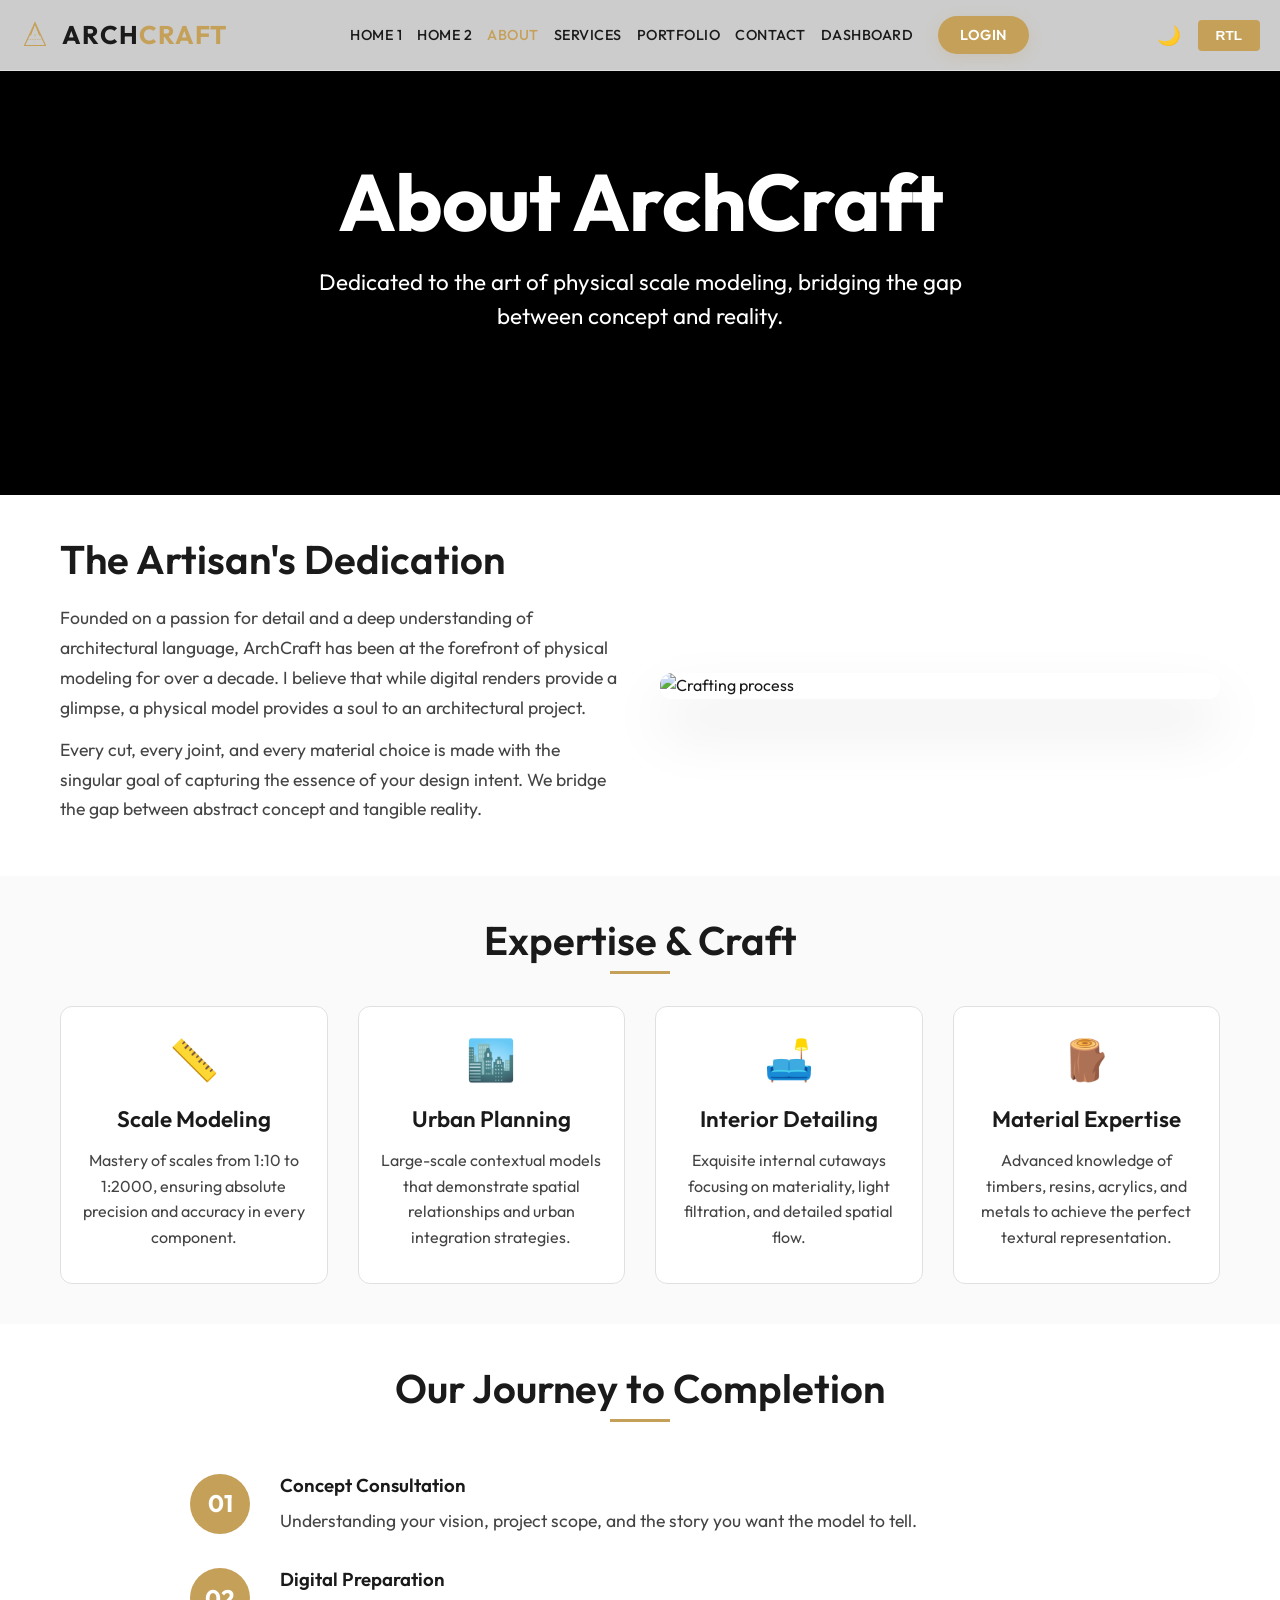
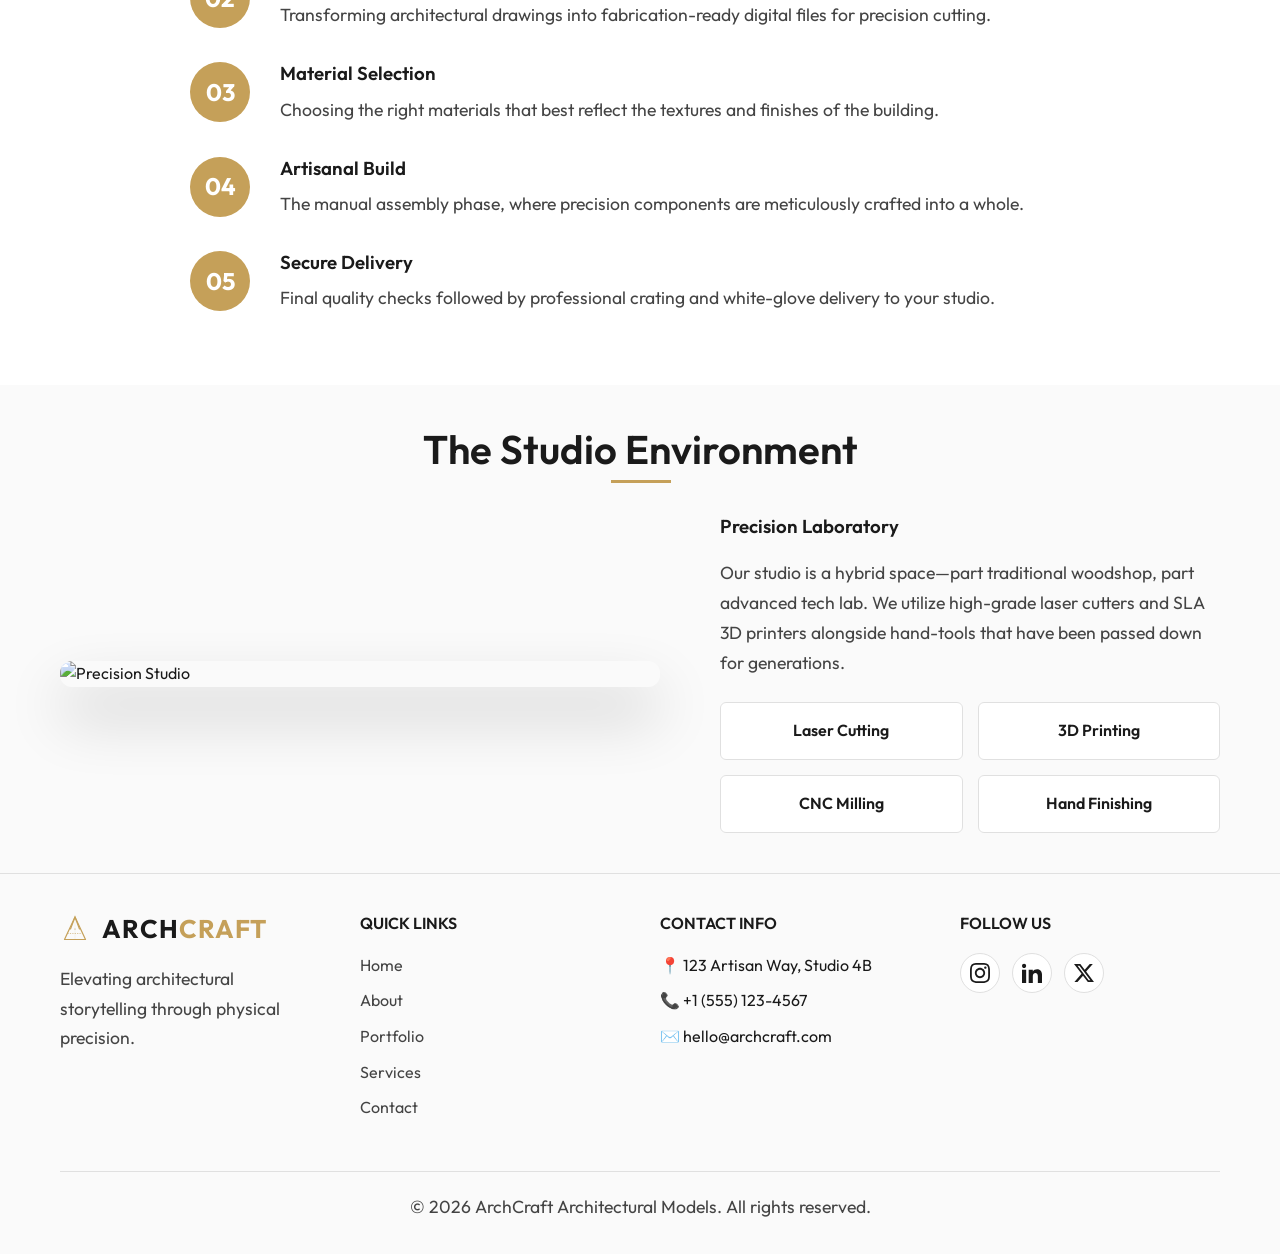
==== commit 4f3c8763: "doc4" ====
--- a/about.html
+++ b/about.html
@@ -12,7 +12,7 @@
     <header id="main-header">
         <div class="header-container">
             <div class="logo">
-                <a href="index.html" style="display: flex; align-items: center; gap: 12px;">
+                <a href="index.html" style="display: flex; align-items: center;">
                     <img src="assets/images/logo.svg" alt="ArchCraft Logo" class="logo-img">
                     Arch<span>Craft</span>
                 </a>
@@ -188,7 +188,7 @@
         <div class="container">
             <div class="footer-grid">
                 <div class="footer-col">
-                    <div class="logo" style="margin-bottom: 20px; display: flex; align-items: center; gap: 12px;">
+                    <div class="logo" style="margin-bottom: 20px; display: flex; align-items: center;">
                         <img src="assets/images/logo.svg" alt="ArchCraft Logo" class="logo-img">
                         Arch<span>Craft</span>
                     </div>
--- a/assets/css/style.css
+++ b/assets/css/style.css
@@ -188,7 +188,6 @@
 .logo {
     display: flex;
     align-items: center;
-    gap: 10px;
     font-size: 1.6rem;
     font-weight: 700;
     letter-spacing: 1px;
@@ -206,6 +205,7 @@
     width: auto;
     object-fit: contain;
     display: block;
+    margin-inline-end: 12px;
 }
 
 nav ul {
@@ -686,6 +686,45 @@
     position: sticky;
     top: 0;
     z-index: 100;
+    transition: var(--transition);
+}
+
+.welcome-greeting {
+    font-size: 1.8rem;
+    margin: 0;
+    font-weight: 600;
+    color: var(--text-primary);
+}
+
+.dashboard-hamburger {
+    display: none;
+    font-size: 1.8rem;
+    cursor: pointer;
+    color: var(--text-primary);
+    padding: 5px 10px;
+    border: 1px solid var(--border-color);
+    border-radius: 6px;
+    line-height: 1;
+    transition: var(--transition);
+}
+
+.dashboard-hamburger:hover {
+    border-color: var(--accent-color);
+    color: var(--accent-color);
+}
+
+@media (max-width: 992px) {
+    .dashboard-header {
+        padding: 0 var(--space-md);
+    }
+    
+    .welcome-greeting {
+        font-size: 1.4rem;
+    }
+    
+    .dashboard-hamburger {
+        display: block;
+    }
 }
 
 .dashboard-controls {
@@ -1331,6 +1370,33 @@
     line-height: 1.6;
 }
 
+.portfolio-card {
+    text-align: center;
+    transition: var(--transition);
+}
+
+.portfolio-card img {
+    width: 100%;
+    height: 100%;
+    object-fit: cover;
+    transition: transform 0.5s ease;
+}
+
+.portfolio-card:hover img {
+    transform: scale(1.05);
+}
+
+.portfolio-card h3 {
+    margin-top: 15px;
+    font-size: 1.4rem;
+    color: var(--text-primary);
+}
+
+.portfolio-card p {
+    color: var(--text-secondary);
+    margin-top: 5px;
+}
+
 /* Testimonials */
 .testimonial-card {
     padding: 25px;
@@ -1528,6 +1594,19 @@
         text-align: left !important;
         padding: 20px !important;
         width: 100% !important;
+    }
+    
+    @media (max-width: 600px) {
+        .materials-grid-container .stat-card {
+            flex-direction: column !important;
+            text-align: center !important;
+            padding: 15px !important;
+        }
+        
+        .materials-grid-container .stat-card div:first-child {
+            width: 100% !important;
+            height: 180px !important;
+        }
     }
     
     .materials-grid-container .stat-card div:first-child {
@@ -1644,21 +1723,24 @@
 
 .sidebar-close {
     display: none;
-    position: absolute;
-    top: 15px;
-    right: 15px;
-    font-size: 1.8rem;
+    font-size: 1.5rem;
     cursor: pointer;
     color: var(--text-secondary);
     z-index: 10;
+    transition: var(--transition);
+}
+
+.sidebar-close:hover {
+    color: var(--accent-color);
+    transform: rotate(90deg);
 }
 
 .sidebar .logo {
-    font-size: 1.4rem !important;
+    font-size: 1.1rem !important;
 }
 
 .sidebar .logo img {
-    height: 24px !important;
+    height: 20px !important;
 }
 
 @media (max-width: 1024px) {
@@ -1832,8 +1914,18 @@
 
 @media (max-width: 1150px) {
     .portfolio-grid, .services-grid {
-        grid-template-columns: repeat(2, 1fr);
-        gap: 25px;
+        display: grid !important;
+        grid-template-columns: repeat(2, 1fr) !important;
+        gap: 30px !important;
+    }
+    
+    /* Center the 3rd card if it's the last one in a 2-column grid */
+    .portfolio-card:last-child:nth-child(odd),
+    .service-card:last-child:nth-child(odd) {
+        grid-column: 1 / span 2 !important;
+        justify-self: center !important;
+        width: 100% !important;
+        max-width: 480px !important;
     }
 }
 
@@ -1844,6 +1936,7 @@
     }
     
     .portfolio-card, .service-card {
+        grid-column: auto !important;
         width: 100% !important;
         max-width: 500px !important;
         margin: 0 auto !important;
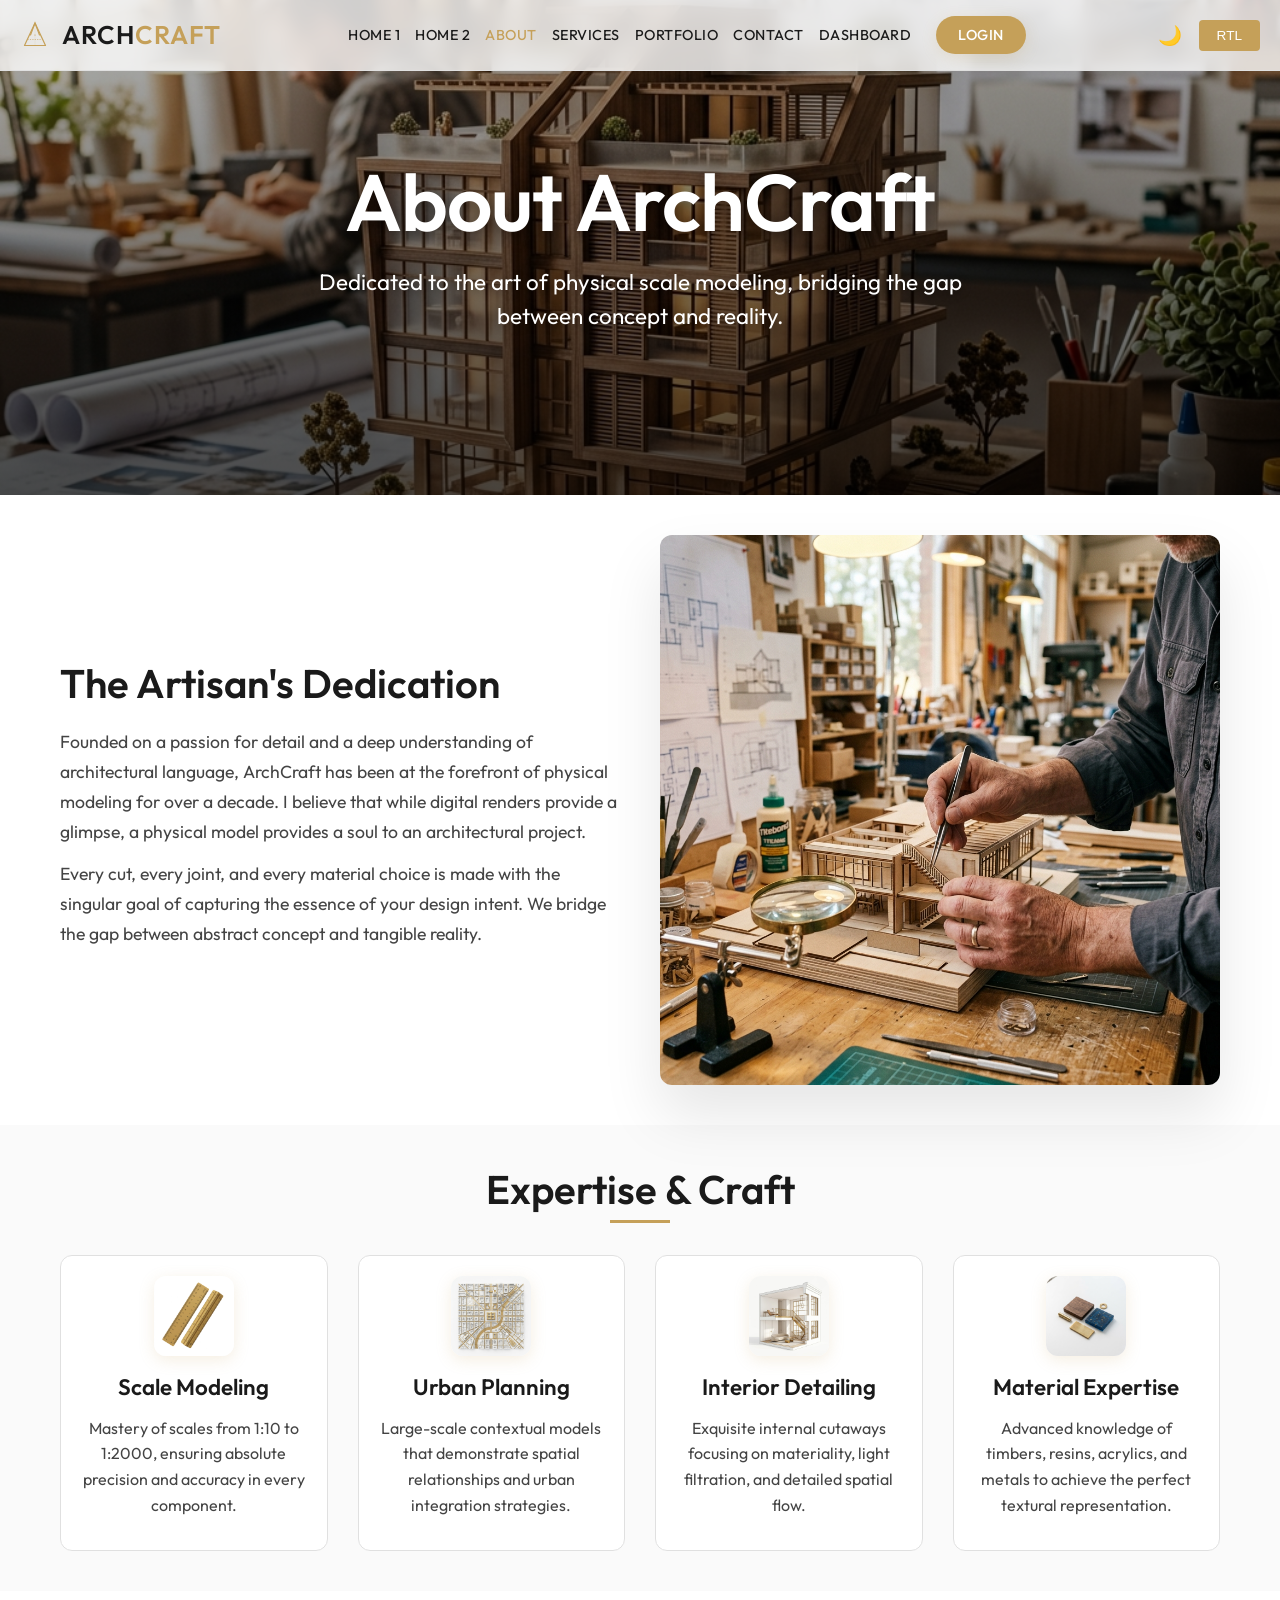
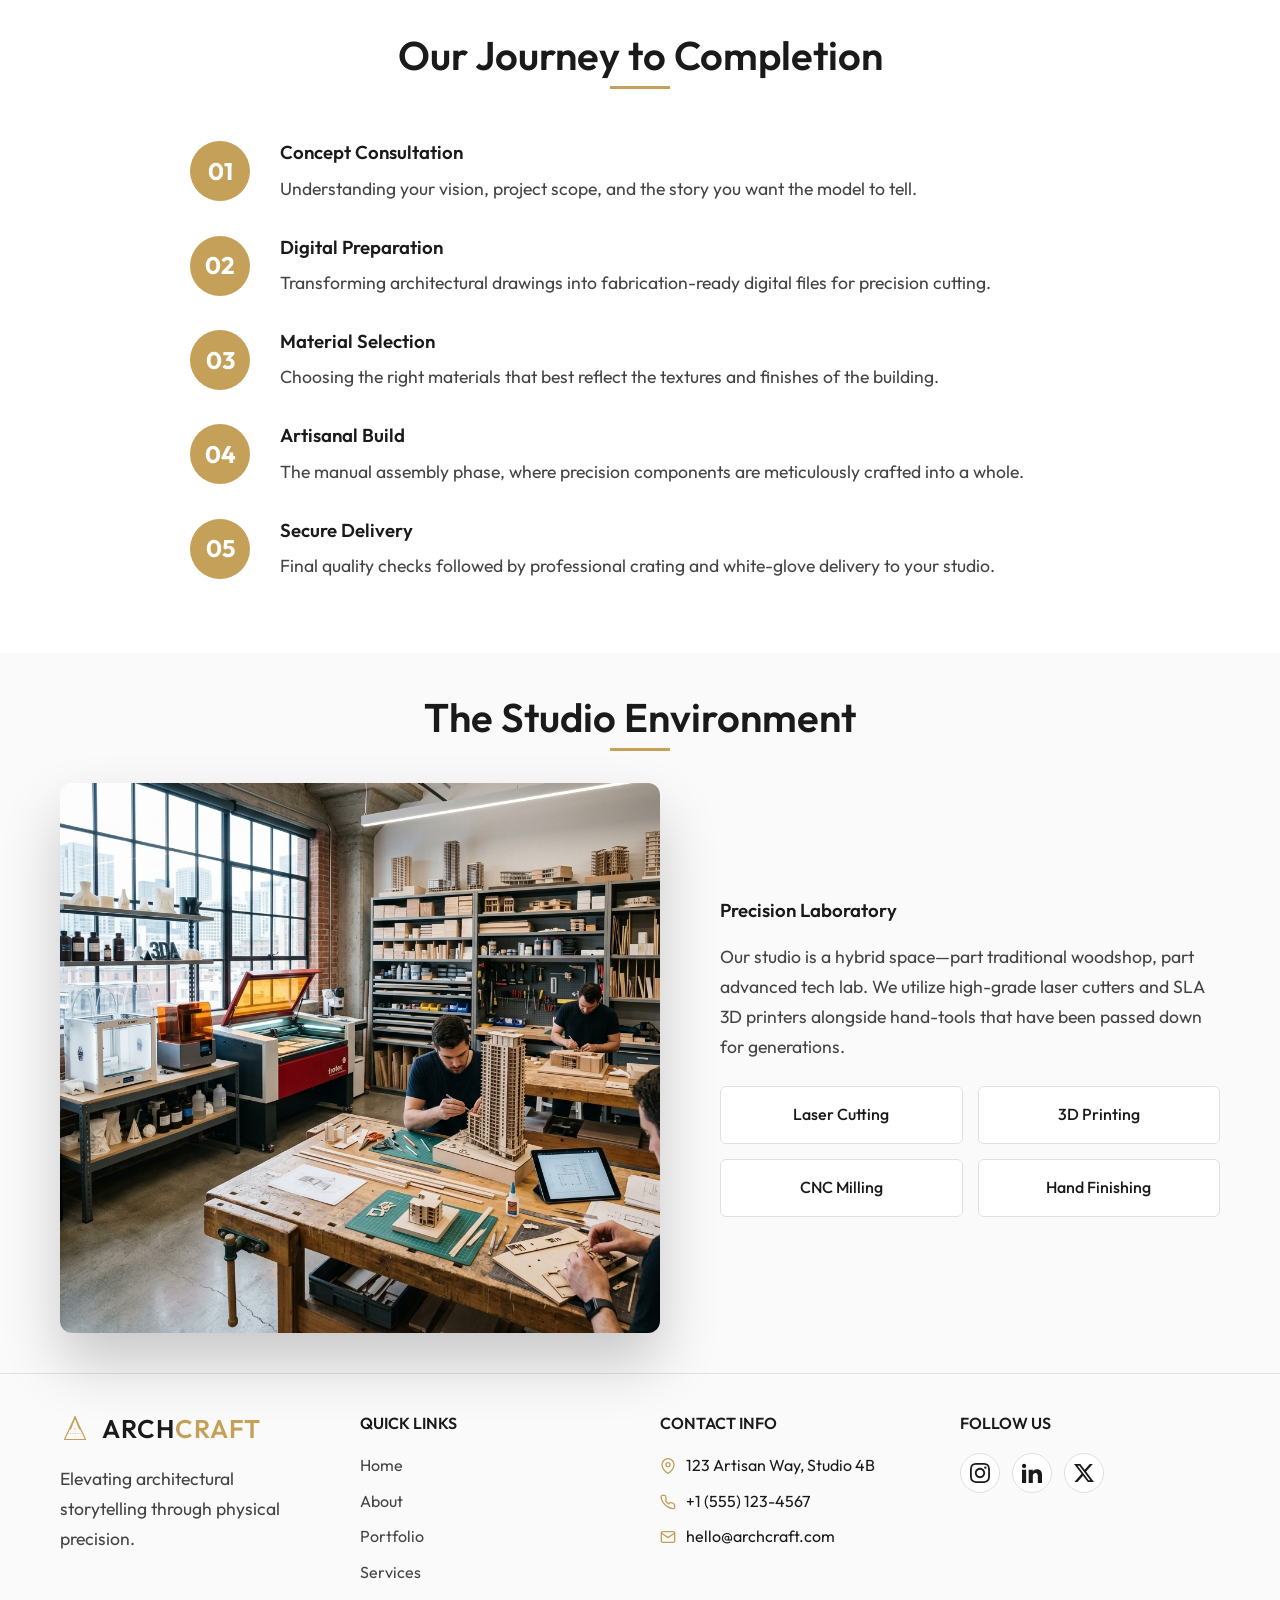
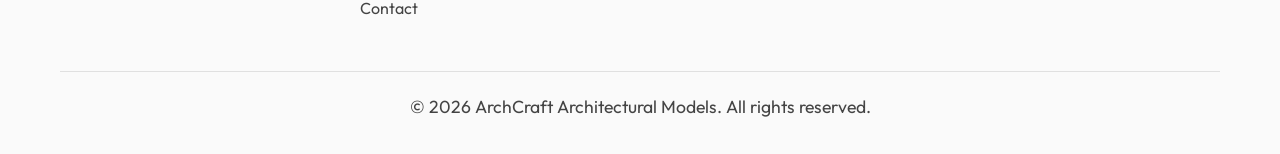
==== commit f3e17092: "doc5" ====
--- a/about.html
+++ b/about.html
@@ -43,7 +43,7 @@
     <main>
         <!-- Section 1: Hero Section -->
         <section class="hero hero-inner">
-            <div class="hero-bg" style="background-image: url('https://images.pexels.com/photos/3183186/pexels-photo-3183186.jpeg?auto=compress&cs=tinysrgb&w=1600');"></div>
+            <div class="hero-bg" style="background-image: url('assets/images/hero_workshop.png');"></div>
             <div class="hero-overlay"></div>
             <div class="hero-content">
                 <h1 class="animate" data-animation="slide-right">About ArchCraft</h1>
@@ -65,7 +65,7 @@
                         </p>
                     </div>
                     <div style="flex: 1; min-width: 300px;" class="animate" data-animation="zoom-in">
-                        <img src="https://images.pexels.com/photos/3183183/pexels-photo-3183183.jpeg" alt="Crafting process" style="border-radius: 12px; box-shadow: 0 30px 60px rgba(0,0,0,0.1);">
+                        <img src="assets/images/assembly-process.png" alt="Crafting process" style="border-radius: 12px; box-shadow: 0 30px 60px rgba(0,0,0,0.1);">
                     </div>
                 </div>
             </div>
@@ -80,28 +80,36 @@
                 <div class="skills-grid">
                     <div class="service-card animate" data-animation="slide-up">
                         <div class="service-content">
-                            <div style="font-size: 2.5rem; margin-bottom: 15px; color: var(--accent-color);">📏</div>
+                            <div style="width: 80px; height: 80px; margin: 0 auto 18px; border-radius: 12px; overflow: hidden; box-shadow: 0 4px 16px rgba(197,160,89,0.18);">
+                                <img src="assets/images/icon-scale-modeling.png" alt="Scale Modeling" style="width: 100%; height: 100%; object-fit: cover;">
+                            </div>
                             <h3>Scale Modeling</h3>
                             <p>Mastery of scales from 1:10 to 1:2000, ensuring absolute precision and accuracy in every component.</p>
                         </div>
                     </div>
                     <div class="service-card animate" data-animation="slide-up">
                         <div class="service-content">
-                            <div style="font-size: 2.5rem; margin-bottom: 15px; color: var(--accent-color);">🏙️</div>
+                            <div style="width: 80px; height: 80px; margin: 0 auto 18px; border-radius: 12px; overflow: hidden; box-shadow: 0 4px 16px rgba(197,160,89,0.18);">
+                                <img src="assets/images/icon-urban-planning.png" alt="Urban Planning" style="width: 100%; height: 100%; object-fit: cover;">
+                            </div>
                             <h3>Urban Planning</h3>
                             <p>Large-scale contextual models that demonstrate spatial relationships and urban integration strategies.</p>
                         </div>
                     </div>
                     <div class="service-card animate" data-animation="slide-up">
                         <div class="service-content">
-                            <div style="font-size: 2.5rem; margin-bottom: 15px; color: var(--accent-color);">🛋️</div>
+                            <div style="width: 80px; height: 80px; margin: 0 auto 18px; border-radius: 12px; overflow: hidden; box-shadow: 0 4px 16px rgba(197,160,89,0.18);">
+                                <img src="assets/images/icon-interior-detailing.png" alt="Interior Detailing" style="width: 100%; height: 100%; object-fit: cover;">
+                            </div>
                             <h3>Interior Detailing</h3>
                             <p>Exquisite internal cutaways focusing on materiality, light filtration, and detailed spatial flow.</p>
                         </div>
                     </div>
                     <div class="service-card animate" data-animation="slide-up">
                         <div class="service-content">
-                            <div style="font-size: 2.5rem; margin-bottom: 15px; color: var(--accent-color);">🪵</div>
+                            <div style="width: 80px; height: 80px; margin: 0 auto 18px; border-radius: 12px; overflow: hidden; box-shadow: 0 4px 16px rgba(197,160,89,0.18);">
+                                <img src="assets/images/icon-material-expertise.png" alt="Material Expertise" style="width: 100%; height: 100%; object-fit: cover;">
+                            </div>
                             <h3>Material Expertise</h3>
                             <p>Advanced knowledge of timbers, resins, acrylics, and metals to achieve the perfect textural representation.</p>
                         </div>
@@ -166,7 +174,7 @@
                 </div>
                 <div class="studio-wrapper">
                     <div class="animate" data-animation="slide-left">
-                        <img src="https://images.pexels.com/photos/3183186/pexels-photo-3183186.jpeg" alt="Precision Studio" style="border-radius: 12px; width: 100%; box-shadow: 0 30px 60px rgba(0,0,0,0.2);">
+                        <img src="assets/images/studio_environment.png" alt="Precision Studio" style="border-radius: 12px; width: 100%; box-shadow: 0 30px 60px rgba(0,0,0,0.2);">
                     </div>
                     <div class="animate" data-animation="slide-right">
                         <h3 style="margin-bottom: 20px;">Precision Laboratory</h3>
@@ -207,9 +215,18 @@
                 <div class="footer-col">
                     <h4>Contact Info</h4>
                     <ul>
-                        <li>📍 123 Artisan Way, Studio 4B</li>
-                        <li>📞 +1 (555) 123-4567</li>
-                        <li>✉️ hello@archcraft.com</li>
+                        <li style="display:flex;align-items:center;gap:10px;">
+                            <svg width="16" height="16" viewBox="0 0 24 24" fill="none" stroke="var(--accent-color)" stroke-width="2" stroke-linecap="round" stroke-linejoin="round"><path d="M21 10c0 7-9 13-9 13s-9-6-9-13a9 9 0 0 1 18 0z"/><circle cx="12" cy="10" r="3"/></svg>
+                            123 Artisan Way, Studio 4B
+                        </li>
+                        <li style="display:flex;align-items:center;gap:10px;">
+                            <svg width="16" height="16" viewBox="0 0 24 24" fill="none" stroke="var(--accent-color)" stroke-width="2" stroke-linecap="round" stroke-linejoin="round"><path d="M22 16.92v3a2 2 0 0 1-2.18 2 19.79 19.79 0 0 1-8.63-3.07A19.5 19.5 0 0 1 4.69 13a19.79 19.79 0 0 1-3.07-8.67A2 2 0 0 1 3.6 2.18h3a2 2 0 0 1 2 1.72 12.84 12.84 0 0 0 .7 2.81 2 2 0 0 1-.45 2.11L8.09 9.91A16 16 0 0 0 13 14.83l1.27-1.27a2 2 0 0 1 2.11-.45 12.84 12.84 0 0 0 2.81.7A2 2 0 0 1 21 16z"/></svg>
+                            +1 (555) 123-4567
+                        </li>
+                        <li style="display:flex;align-items:center;gap:10px;">
+                            <svg width="16" height="16" viewBox="0 0 24 24" fill="none" stroke="var(--accent-color)" stroke-width="2" stroke-linecap="round" stroke-linejoin="round"><path d="M4 4h16c1.1 0 2 .9 2 2v12c0 1.1-.9 2-2 2H4c-1.1 0-2-.9-2-2V6c0-1.1.9-2 2-2z"/><polyline points="22,6 12,13 2,6"/></svg>
+                            hello@archcraft.com
+                        </li>
                     </ul>
                 </div>
                 <div class="footer-col">
--- a/assets/css/style.css
+++ b/assets/css/style.css
@@ -99,7 +99,7 @@
 h4,
 h5,
 h6 {
-    font-weight: 600;
+    font-weight: 580;
     line-height: 1.2;
     margin-bottom: var(--space-sm);
 }
@@ -189,7 +189,7 @@
     display: flex;
     align-items: center;
     font-size: 1.6rem;
-    font-weight: 700;
+    font-weight: 580;
     letter-spacing: 1px;
     text-transform: uppercase;
     line-height: 1;
@@ -217,7 +217,7 @@
 
 nav ul li a {
     font-size: 0.9rem;
-    font-weight: 500;
+    font-weight: 450;
     text-transform: uppercase;
     letter-spacing: 0.5px;
     white-space: nowrap;
@@ -252,7 +252,7 @@
     padding: 10px 22px;
     border-radius: 50px;
     margin-left: 10px;
-    font-weight: 600;
+    font-weight: 500;
     box-shadow: 0 4px 15px rgba(197, 160, 89, 0.2);
     transition: var(--transition);
 }
@@ -284,7 +284,7 @@
     padding: 8px 18px;
     border-radius: 4px;
     font-size: 0.85rem;
-    font-weight: 600;
+    font-weight: 500;
     cursor: pointer;
     transition: var(--transition);
     text-transform: uppercase;
@@ -429,7 +429,7 @@
 
 .hero h1 {
     font-size: 5rem;
-    font-weight: 700;
+    font-weight: 580;
     margin-bottom: var(--space-md);
     text-shadow: 0 4px 15px rgba(0, 0, 0, 0.5);
     letter-spacing: -1px;
@@ -458,8 +458,8 @@
 @media (max-width: 1150px) {
     .hero {
         height: auto;
-        min-height: 90vh;
-        padding: 120px 0 60px;
+        min-height: 70vh;
+        padding: 100px 0 50px;
     }
 
     .hero h1 {
@@ -546,7 +546,7 @@
     display: inline-block;
     padding: 15px 35px;
     border-radius: 4px;
-    font-weight: 600;
+    font-weight: 500;
     text-transform: uppercase;
     letter-spacing: 1px;
     text-decoration: none;
@@ -580,7 +580,7 @@
 
 .link-arrow {
     color: var(--accent-color);
-    font-weight: 600;
+    font-weight: 500;
     text-transform: uppercase;
     font-size: 0.9rem;
     margin-top: 20px;
@@ -663,7 +663,7 @@
 .btn-light {
     background: #fff;
     color: #1a1a1a !important; /* Ensure readable text on white background */
-    font-weight: 700;
+    font-weight: 500;
     transition: all 0.3s ease;
 }
 
@@ -676,23 +676,24 @@
 
 /* Dashboard Specific */
 .dashboard-header {
-    display: flex;
-    justify-content: space-between;
-    align-items: center;
-    padding: 0 var(--space-lg);
-    height: 80px;
-    background: var(--bg-primary);
-    border-bottom: 1px solid var(--border-color);
-    position: sticky;
-    top: 0;
-    z-index: 100;
-    transition: var(--transition);
+    display: flex !important;
+    justify-content: space-between !important;
+    align-items: center !important;
+    padding: 0 var(--space-lg) !important;
+    height: 80px !important;
+    background: var(--bg-primary) !important;
+    border-bottom: 1px solid var(--border-color) !important;
+    position: sticky !important;
+    top: 0 !important;
+    z-index: 100 !important;
+    transition: var(--transition) !important;
+    box-sizing: border-box !important;
 }
 
 .welcome-greeting {
     font-size: 1.8rem;
     margin: 0;
-    font-weight: 600;
+    font-weight: 580;
     color: var(--text-primary);
 }
 
@@ -742,14 +743,19 @@
     display: flex;
     align-items: center;
     justify-content: center;
-    font-weight: 600;
+    font-weight: 500;
     font-size: 0.9rem;
 }
 
 .sidebar-logo {
-    padding: var(--space-sm);
-    margin-bottom: var(--space-md);
-    border-bottom: 1px solid var(--border-color);
+    display: flex !important;
+    justify-content: space-between !important;
+    align-items: center !important;
+    height: 80px !important;
+    padding: 0 20px !important;
+    border-bottom: 1px solid var(--border-color) !important;
+    box-sizing: border-box !important;
+    margin-bottom: 30px !important;
 }
 
 .dashboard-content {
@@ -789,9 +795,9 @@
     }
     /* Reduce image size in tab view */
     .row-to-col img {
-        width: 85% !important;
-        max-width: 500px !important;
-        max-height: 400px !important;
+        width: 80% !important;
+        max-width: 420px !important;
+        max-height: 320px !important;
         object-fit: cover !important;
         height: auto !important;
         margin: 20px auto !important;
@@ -871,7 +877,7 @@
     background: var(--bg-primary);
     border: 1px solid var(--border-color);
     border-radius: 6px;
-    font-weight: 600;
+    font-weight: 500;
     text-align: center;
     transition: all 0.3s ease;
     cursor: default;
@@ -890,7 +896,7 @@
     background: var(--bg-secondary);
     border: 1px solid var(--border-color);
     border-radius: 4px;
-    font-weight: 600;
+    font-weight: 500;
     text-transform: uppercase;
     font-size: 0.85rem;
     color: var(--text-primary);
@@ -1264,7 +1270,7 @@
     }
 
     .mobile-rtl-link a {
-        font-weight: 600;
+        font-weight: 500;
         color: var(--accent-color) !important;
         text-transform: uppercase;
         letter-spacing: 1px;
@@ -1272,13 +1278,48 @@
 }
 
 /* RTL Specific */
-[dir="rtl"] .logo {
-    flex-direction: row-reverse;
+[dir="rtl"] .logo,
+[dir="rtl"] .logo a {
+    flex-direction: row-reverse !important;
+}
+
+[dir="rtl"] footer .logo {
+    justify-content: flex-end;
+}
+
+[dir="rtl"] footer .footer-col p {
+    direction: ltr;
+    text-align: right;
+}
+
+[dir="rtl"] .footer-bottom p {
+    direction: ltr;
+    text-align: center;
+}
+
+[dir="rtl"] .footer-col ul li:has(svg) {
+    direction: ltr;
+    display: flex !important;
+    justify-content: flex-end;
+}
+
+[dir="rtl"] .footer-col ul li a:hover {
+    padding-left: 0;
+    padding-right: 8px;
 }
 
 [dir="rtl"] .btn-primary:hover,
 [dir="rtl"] .btn-secondary:hover {
     transform: translateY(-3px);
+}
+
+[dir="rtl"] .process-item {
+    text-align: right !important;
+}
+
+[dir="rtl"] .process-item p {
+    direction: ltr;
+    text-align: right !important;
 }
 
 /* Back to Top Button */
@@ -1481,7 +1522,7 @@
 .dropdown-item summary {
     padding: 20px 0;
     font-size: 1.1rem;
-    font-weight: 600;
+    font-weight: 500;
     cursor: pointer;
     list-style: none;
     display: flex;
@@ -1811,6 +1852,14 @@
         padding: 15px 20px !important;
         height: 70px !important;
         gap: 15px !important;
+        box-sizing: border-box !important;
+    }
+
+    .sidebar-logo {
+        height: 70px !important;
+        margin-bottom: 20px !important;
+        padding: 0 20px !important;
+        box-sizing: border-box !important;
     }
 
     .dashboard-header-top {
@@ -1858,7 +1907,8 @@
 
     .stat-card {
         width: 100% !important;
-        margin-bottom: 15px;
+        max-width: 500px !important;
+        margin: 0 auto 15px !important;
     }
 
     /* Forms & Tables */
@@ -1914,18 +1964,31 @@
 
 @media (max-width: 1150px) {
     .portfolio-grid, .services-grid {
-        display: grid !important;
         grid-template-columns: repeat(2, 1fr) !important;
+        gap: 25px !important;
+    }
+    
+    /* Ensure all cards remain the same size - removing the uneven span */
+    .portfolio-card, .service-card {
+        grid-column: auto !important;
+        width: 100% !important;
+        max-width: 100% !important;
+    }
+}
+
+@media (max-width: 1024px) {
+    .portfolio-grid, .services-grid {
+        grid-template-columns: 1fr !important;
         gap: 30px !important;
     }
-    
-    /* Center the 3rd card if it's the last one in a 2-column grid */
-    .portfolio-card:last-child:nth-child(odd),
-    .service-card:last-child:nth-child(odd) {
-        grid-column: 1 / span 2 !important;
-        justify-self: center !important;
-        width: 100% !important;
-        max-width: 480px !important;
+
+    .portfolio-card, .service-card {
+        max-width: 480px !important; /* Reduced card width for better proportion */
+        margin: 0 auto !important;
+    }
+
+    .service-image {
+        height: 200px !important; /* Slightly reduced image height on tablet */
     }
 }
 
@@ -1958,7 +2021,7 @@
     color: var(--text-primary);
     border-radius: 4px;
     cursor: pointer;
-    font-weight: 600;
+    font-weight: 500;
     transition: var(--transition);
     text-transform: uppercase;
     font-size: 0.85rem;
@@ -1975,3 +2038,490 @@
     transform: translateY(-2px);
     box-shadow: 0 4px 12px rgba(197, 160, 89, 0.2);
 }
+
+/* ============================================================
+   NEW PREMIUM COMPONENTS - ArchCraft Overhaul
+   ============================================================ */
+
+/* Stats Counter Row */
+.stats-row{display:grid;grid-template-columns:repeat(4,1fr);background:var(--primary-color);color:#fff;border-radius:12px;overflow:hidden;margin:60px 0}
+.stat-item{padding:40px 20px;text-align:center;border-right:1px solid rgba(255,255,255,0.12);transition:background 0.3s}
+.stat-item:last-child{border-right:none}
+.stat-item:hover{background:rgba(255,255,255,0.06)}
+.stat-num{font-size:3rem;font-weight:580;color:var(--accent-color);display:block;line-height:1;margin-bottom:8px}
+.stat-label{font-size:0.85rem;text-transform:uppercase;letter-spacing:1.5px;opacity:0.75}
+@media(max-width:768px){.stats-row{grid-template-columns:repeat(2,1fr)}.stat-item{border-bottom:1px solid rgba(255,255,255,0.12)}.stat-item:nth-child(2),.stat-item:nth-child(4){border-right:none}.stat-item:nth-child(3),.stat-item:nth-child(4){border-bottom:none}.stat-num{font-size:2.2rem}}
+
+/* Model Type Strip */
+.model-type-strip{display:flex;flex-wrap:wrap;gap:12px;justify-content:center;margin:30px 0}
+.model-type-pill{padding:10px 22px;border:1.5px solid var(--accent-color);border-radius:50px;font-size:0.88rem;font-weight:450;color:var(--accent-color);text-transform:uppercase;letter-spacing:0.5px;transition:var(--transition);cursor:default}
+.model-type-pill:hover{background:var(--accent-color);color:#fff;transform:translateY(-3px);box-shadow:0 6px 18px rgba(197,160,89,0.25)}
+
+/* Star Ratings */
+.star-rating{display:flex;gap:3px;margin-bottom:12px}
+.star-rating svg{width:18px;height:18px;fill:var(--accent-color)}
+
+/* Reference Project Cards */
+.ref-project-card{background:var(--bg-primary);border:1px solid var(--border-color);border-radius:12px;overflow:hidden;transition:var(--transition);display:flex;flex-direction:column}
+.ref-project-card:hover{transform:translateY(-8px);box-shadow:0 24px 48px rgba(0,0,0,0.1);border-color:var(--accent-color)}
+.ref-project-img{width:100%;height:220px;overflow:hidden;position:relative}
+.ref-project-img img{width:100%;height:100%;object-fit:cover;transition:transform 0.6s ease}
+.ref-project-card:hover .ref-project-img img{transform:scale(1.07)}
+.ref-project-tag{position:absolute;top:14px;left:14px;background:var(--accent-color);color:#fff;font-size:0.72rem;font-weight:500;text-transform:uppercase;letter-spacing:0.8px;padding:5px 12px;border-radius:50px}
+.ref-project-body{padding:22px;flex:1;display:flex;flex-direction:column}
+.ref-project-body h3{font-size:1.15rem;margin-bottom:6px}
+.ref-project-meta{display:flex;flex-wrap:wrap;gap:6px 16px;margin:12px 0;font-size:0.8rem;color:var(--text-secondary)}
+.ref-project-meta span{display:flex;align-items:center;gap:5px}
+.ref-project-meta svg{width:12px;height:12px;stroke:var(--accent-color);fill:none;stroke-width:2;flex-shrink:0}
+.ref-project-body p{font-size:0.9rem;color:var(--text-secondary);margin-top:auto;padding-top:10px}
+
+/* Pricing Grid */
+.pricing-grid{display:grid;grid-template-columns:repeat(3,1fr);gap:30px;margin-top:40px}
+.pricing-card{background:var(--bg-primary);border:1px solid var(--border-color);border-radius:16px;padding:40px 30px;text-align:center;transition:var(--transition);position:relative;overflow:hidden}
+.pricing-card.featured{border-color:var(--accent-color);background:var(--primary-color);color:#fff;transform:scale(1.04);box-shadow:0 30px 60px rgba(0,0,0,0.15)}
+.pricing-card.featured p,.pricing-card.featured li{color:rgba(255,255,255,0.8)}
+.pricing-badge{position:absolute;top:18px;right:-24px;background:var(--accent-color);color:#fff;font-size:0.7rem;font-weight:500;padding:5px 32px;transform:rotate(40deg);letter-spacing:1px;text-transform:uppercase}
+.pricing-card h3{font-size:1.25rem;margin-bottom:10px}
+.pricing-price{font-size:2.4rem;font-weight:580;color:var(--accent-color);display:block;margin:15px 0 5px}
+.pricing-period{font-size:0.82rem;opacity:0.6;margin-bottom:20px;display:block}
+.pricing-features{list-style:none;text-align:left;margin:25px 0 30px;display:flex;flex-direction:column;gap:12px}
+.pricing-features li{display:flex;align-items:flex-start;gap:10px;font-size:0.9rem}
+.pricing-features li svg{width:16px;height:16px;fill:var(--accent-color);flex-shrink:0;margin-top:2px}
+@media(max-width:992px){.pricing-grid{grid-template-columns:1fr;max-width:440px;margin:40px auto 0}.pricing-card.featured{transform:none}}
+
+/* Collaboration Tiles */
+.collab-grid{display:grid;grid-template-columns:repeat(3,1fr);gap:20px;margin-top:40px}
+.collab-tile{background:var(--bg-secondary);border:1px solid var(--border-color);border-radius:10px;padding:28px 20px;text-align:center;transition:var(--transition)}
+.collab-tile:hover{border-color:var(--accent-color);background:var(--bg-primary);transform:translateY(-4px);box-shadow:0 10px 24px rgba(0,0,0,0.06)}
+.collab-tile .firm-name{font-size:1rem;font-weight:500;color:var(--text-primary);display:block;margin-bottom:4px}
+.collab-tile .firm-type{font-size:0.75rem;text-transform:uppercase;letter-spacing:0.8px;color:var(--accent-color)}
+@media(max-width:768px){.collab-grid{grid-template-columns:repeat(2,1fr)}}
+
+/* Tool Cards */
+.tools-grid{display:grid;grid-template-columns:repeat(auto-fit,minmax(160px,1fr));gap:20px;margin-top:30px}
+.tool-card{background:var(--bg-primary);border:1px solid var(--border-color);border-radius:12px;padding:24px 18px;text-align:center;transition:var(--transition)}
+.tool-card:hover{border-color:var(--accent-color);transform:translateY(-5px);box-shadow:0 12px 28px rgba(197,160,89,0.12)}
+.tool-icon{width:52px;height:52px;background:linear-gradient(135deg,var(--accent-color),#b08d4a);border-radius:12px;display:flex;align-items:center;justify-content:center;margin:0 auto 14px;color:#fff}
+.tool-icon svg{width:26px;height:26px}
+.tool-card h4{font-size:0.92rem;margin-bottom:4px}
+.tool-card p{font-size:0.78rem;color:var(--text-secondary);margin:0}
+
+/* Physical vs Digital Comparison */
+.compare-grid{display:grid;grid-template-columns:1fr 1fr;gap:30px;margin-top:40px}
+.compare-panel{border-radius:14px;padding:36px 30px;border:1px solid var(--border-color);background:var(--bg-primary)}
+.compare-panel.physical{border-color:var(--accent-color)}
+.compare-panel h3{font-size:1.25rem;margin-bottom:6px}
+.compare-panel .compare-tag{display:inline-block;font-size:0.72rem;text-transform:uppercase;letter-spacing:1px;padding:4px 10px;border-radius:4px;background:var(--accent-color);color:#fff;margin-bottom:18px}
+.compare-panel ul{list-style:none;display:flex;flex-direction:column;gap:10px;margin-top:16px}
+.compare-panel ul li{display:flex;align-items:flex-start;gap:10px;font-size:0.92rem}
+.compare-panel ul li svg{width:15px;height:15px;stroke:var(--accent-color);fill:none;stroke-width:2.2;flex-shrink:0;margin-top:2px}
+@media(max-width:768px){.compare-grid{grid-template-columns:1fr}}
+
+/* Timeline Estimator */
+.timeline-estimator{display:grid;grid-template-columns:repeat(3,1fr);border:1px solid var(--border-color);border-radius:14px;overflow:hidden;margin-top:30px}
+.timeline-tier{padding:32px 24px;text-align:center;border-right:1px solid var(--border-color);background:var(--bg-primary)}
+.timeline-tier:last-child{border-right:none}
+.timeline-tier h4{font-size:1rem;margin-bottom:8px}
+.timeline-weeks{font-size:2.2rem;font-weight:580;color:var(--accent-color);display:block;margin:10px 0 5px}
+.timeline-tier p{font-size:0.82rem;color:var(--text-secondary);margin:0}
+@media(max-width:600px){.timeline-estimator{grid-template-columns:1fr}.timeline-tier{border-right:none;border-bottom:1px solid var(--border-color)}.timeline-tier:last-child{border-bottom:none}}
+
+/* Freelance Process Box */
+.freelance-process-box{background:linear-gradient(135deg,var(--primary-color) 0%,#2a2a2a 100%);border-radius:16px;padding:50px 40px;color:#fff;margin-top:60px}
+[data-theme="dark"] .freelance-process-box{background:linear-gradient(135deg,#1a1a1a 0%,#242424 100%);border:1px solid var(--border-color)}
+.freelance-steps{display:grid;grid-template-columns:repeat(5,1fr);gap:10px;margin-top:40px;position:relative}
+.freelance-steps::before{content:'';position:absolute;top:27px;left:10%;width:80%;height:2px;background:rgba(197,160,89,0.35)}
+.freelance-step{text-align:center;padding:0 8px;position:relative;z-index:1}
+.freelance-step-num{width:54px;height:54px;background:var(--accent-color);border-radius:50%;display:flex;align-items:center;justify-content:center;font-size:1.05rem;font-weight:580;color:#fff;margin:0 auto 16px;box-shadow:0 4px 16px rgba(197,160,89,0.4)}
+.freelance-step h4{font-size:0.82rem;color:rgba(255,255,255,0.9);margin-bottom:5px}
+.freelance-step p{font-size:0.72rem;color:rgba(255,255,255,0.5);margin:0}
+@media(max-width:768px){.freelance-steps{grid-template-columns:1fr 1fr;gap:30px}.freelance-steps::before{display:none}}
+
+/* Material Specs Table */
+.material-table{width:100%;border-collapse:collapse;margin-top:30px;font-size:0.9rem}
+.material-table th{background:var(--primary-color);color:#fff;padding:14px 18px;text-align:left;font-weight:500;letter-spacing:0.5px;font-size:0.8rem;text-transform:uppercase}
+.material-table td{padding:13px 18px;border-bottom:1px solid var(--border-color);color:var(--text-secondary)}
+.material-table tr:last-child td{border-bottom:none}
+.material-table tr:hover td{background:var(--bg-secondary)}
+.material-table .tag-pill{display:inline-block;padding:3px 10px;border-radius:50px;font-size:0.73rem;background:rgba(197,160,89,0.12);color:var(--accent-color);border:1px solid rgba(197,160,89,0.25)}
+@media(max-width:768px){.material-table{display:block;overflow-x:auto}}
+
+/* Technique Cards */
+.technique-card{background:var(--bg-primary);border:1px solid var(--border-color);border-radius:12px;overflow:hidden;transition:var(--transition)}
+.technique-card:hover{transform:translateY(-6px);box-shadow:0 16px 36px rgba(0,0,0,0.08);border-color:var(--accent-color)}
+.technique-img{height:180px;overflow:hidden}
+.technique-img img{width:100%;height:100%;object-fit:cover;transition:transform 0.5s ease}
+.technique-card:hover .technique-img img{transform:scale(1.08)}
+.technique-body{padding:20px}
+.technique-body h4{font-size:0.98rem;margin-bottom:6px}
+.technique-body p{font-size:0.85rem;color:var(--text-secondary);margin:0}
+
+/* Hero Split Layout */
+.hero-split-home{display:grid;grid-template-columns:1fr 1fr;align-items:center;gap:60px;min-height:82vh;padding-top:100px;padding-bottom:60px}
+.hero-split-home .hero-text h1{font-size:3.8rem;font-weight:580;line-height:1.1;margin-bottom:20px;color:var(--text-primary);text-shadow:none}
+.hero-split-home .hero-text p{font-size:1.1rem;color:var(--text-secondary);text-shadow:none;max-width:480px;margin-bottom:30px}
+.hero-trust-badges{display:flex;gap:20px;flex-wrap:wrap;margin-bottom:35px}
+.trust-badge{display:flex;align-items:center;gap:8px;font-size:0.8rem;font-weight:450;color:var(--text-secondary);text-transform:uppercase;letter-spacing:0.6px}
+.trust-badge svg{width:15px;height:15px;stroke:var(--accent-color);fill:none;stroke-width:2}
+.hero-model-image{border-radius:16px;overflow:hidden;box-shadow:0 40px 80px rgba(0,0,0,0.16);aspect-ratio:4/5;position:relative}
+.hero-model-image img{width:100%;height:100%;object-fit:cover}
+.hero-model-badge{position:absolute;bottom:24px;left:24px;background:rgba(255,255,255,0.95);backdrop-filter:blur(10px);border-radius:10px;padding:14px 18px;border-left:4px solid var(--accent-color)}
+[data-theme="dark"] .hero-model-badge{background:rgba(20,20,20,0.92)}
+.hero-model-badge strong{display:block;font-size:0.88rem;color:var(--text-primary)}
+.hero-model-badge span{font-size:0.76rem;color:var(--text-secondary)}
+@media(max-width:1024px){.hero-split-home{grid-template-columns:1fr;padding-top:120px;gap:40px}.hero-split-home .hero-text h1{font-size:2.6rem}.hero-model-image{max-width:500px;margin:0 auto}}
+
+/* Independence Banner */
+.independence-banner{background:var(--accent-color);border-radius:14px;padding:40px 48px;display:flex;align-items:center;gap:30px;margin:40px 0}
+.independence-banner svg{width:48px;height:48px;flex-shrink:0;stroke:#fff;fill:none;opacity:0.9}
+.independence-banner h3{font-size:1.35rem;margin-bottom:8px;color:#fff}
+.independence-banner p{font-size:0.92rem;opacity:0.88;margin:0;color:#fff}
+@media(max-width:768px){.independence-banner{flex-direction:column;padding:30px 24px;text-align:center}}
+
+/* Service Price Badge */
+.service-price-tag {
+    display: inline-block;
+    background: rgba(197, 160, 89, 0.1);
+    color: var(--accent-color);
+    padding: 4px 12px;
+    border-radius: 50px;
+    font-size: 0.82rem;
+    font-weight: 600;
+    text-transform: uppercase;
+    letter-spacing: 0.5px;
+    margin-bottom: 12px;
+    border: 1px solid rgba(197, 160, 89, 0.15);
+}
+[data-theme="dark"] .service-price-tag {
+    background: rgba(212, 180, 117, 0.15);
+    border-color: rgba(212, 180, 117, 0.25);
+}
+
+/* Category Tab Pricing Layout */
+.pricing-tabs {
+    display: flex;
+    justify-content: center;
+    gap: 12px;
+    margin: 30px auto 45px;
+    flex-wrap: wrap;
+    max-width: 950px;
+}
+.pricing-tab-btn {
+    background: var(--bg-secondary);
+    border: 1px solid var(--border-color);
+    color: var(--text-primary);
+    font-family: var(--font-family);
+    font-size: 0.88rem;
+    font-weight: 550;
+    padding: 12px 24px;
+    border-radius: 50px;
+    cursor: pointer;
+    transition: var(--transition);
+    text-transform: uppercase;
+    letter-spacing: 0.5px;
+}
+.pricing-tab-btn:hover {
+    border-color: var(--accent-color);
+    color: var(--accent-color);
+    transform: translateY(-2px);
+}
+.pricing-tab-btn.active {
+    background: var(--accent-color);
+    border-color: var(--accent-color);
+    color: #fff;
+    box-shadow: 0 4px 15px rgba(197, 160, 89, 0.25);
+}
+
+.pricing-panes-wrapper {
+    position: relative;
+    margin-bottom: 60px;
+}
+.pricing-pane {
+    display: none;
+    opacity: 0;
+    transition: opacity 0.4s ease;
+}
+.pricing-pane.active {
+    display: block;
+    opacity: 1;
+}
+.package-header {
+    margin-bottom: 20px;
+    border-bottom: 1px solid var(--border-color);
+    padding-bottom: 15px;
+}
+.package-desc {
+    font-size: 0.88rem;
+    color: var(--text-secondary);
+    margin-bottom: 20px;
+    min-height: 60px;
+    line-height: 1.6;
+    text-align: left;
+}
+.package-cta {
+    width: 100%;
+    margin-top: 10px;
+    text-align: center;
+}
+.pricing-card.featured .package-header {
+    border-color: rgba(255,255,255,0.15);
+}
+
+/* Premium Project Cost Estimator styling */
+.calculator-container {
+    background: var(--bg-secondary);
+    border: 1px solid var(--border-color);
+    border-radius: 20px;
+    padding: 40px;
+    margin: 60px auto 20px;
+    max-width: 1100px;
+    box-shadow: 0 10px 30px rgba(0,0,0,0.03);
+    transition: var(--transition);
+}
+.calculator-title {
+    text-align: center;
+    margin-bottom: 35px;
+}
+.calculator-title h3 {
+    font-size: 1.6rem;
+    font-weight: 580;
+    margin-bottom: 8px;
+    color: var(--text-primary);
+}
+.calculator-title p {
+    font-size: 0.95rem;
+    color: var(--text-secondary);
+    max-width: 600px;
+    margin: 0 auto;
+}
+.calculator-layout {
+    display: grid;
+    grid-template-columns: 1.3fr 1fr;
+    gap: 40px;
+}
+.calc-group {
+    margin-bottom: 25px;
+}
+.calc-group > label {
+    display: block;
+    font-size: 0.88rem;
+    font-weight: 600;
+    text-transform: uppercase;
+    letter-spacing: 0.5px;
+    margin-bottom: 10px;
+    color: var(--text-primary);
+}
+.calc-select {
+    width: 100%;
+    padding: 14px;
+    border-radius: 8px;
+    border: 1px solid var(--border-color);
+    background: var(--bg-primary);
+    color: var(--text-primary);
+    font-family: var(--font-family);
+    font-size: 0.95rem;
+    cursor: pointer;
+    transition: var(--transition);
+}
+.calc-select:focus {
+    border-color: var(--accent-color);
+    outline: none;
+}
+.calc-radio-group {
+    display: grid;
+    grid-template-columns: repeat(3, 1fr);
+    gap: 12px;
+}
+.calc-radio-label {
+    border: 1px solid var(--border-color);
+    background: var(--bg-primary);
+    padding: 15px 10px;
+    border-radius: 8px;
+    cursor: pointer;
+    transition: var(--transition);
+    position: relative;
+    display: flex;
+    flex-direction: column;
+    align-items: center;
+    text-align: center;
+}
+.calc-radio-label input {
+    position: absolute;
+    opacity: 0;
+    width: 0;
+    height: 0;
+}
+.calc-radio-label span {
+    font-size: 0.8rem;
+    color: var(--text-secondary);
+    line-height: 1.4;
+}
+.calc-radio-label span strong {
+    font-size: 0.9rem;
+    color: var(--text-primary);
+    display: block;
+    margin-bottom: 4px;
+}
+.calc-radio-label:hover {
+    border-color: var(--accent-color);
+}
+.calc-radio-label:has(input:checked) {
+    border-color: var(--accent-color);
+    background: rgba(197, 160, 89, 0.05);
+    box-shadow: 0 0 10px rgba(197, 160, 89, 0.1);
+}
+[data-theme="dark"] .calc-radio-label:has(input:checked) {
+    background: rgba(212, 180, 117, 0.08);
+}
+.calc-checkbox-group {
+    display: flex;
+    flex-direction: column;
+    gap: 10px;
+}
+.calc-checkbox-label {
+    display: flex;
+    align-items: center;
+    gap: 12px;
+    padding: 12px 16px;
+    border: 1px solid var(--border-color);
+    background: var(--bg-primary);
+    border-radius: 8px;
+    cursor: pointer;
+    font-size: 0.9rem;
+    color: var(--text-primary);
+    transition: var(--transition);
+}
+.calc-checkbox-label input {
+    width: 18px;
+    height: 18px;
+    accent-color: var(--accent-color);
+    cursor: pointer;
+}
+.calc-checkbox-label:hover {
+    border-color: var(--accent-color);
+}
+.calc-checkbox-label:has(input:checked) {
+    border-color: var(--accent-color);
+    background: rgba(197, 160, 89, 0.03);
+}
+
+/* Results Panel Styling */
+.calc-panel-results {
+    background: var(--bg-primary);
+    border: 1px solid var(--border-color);
+    border-radius: 12px;
+    padding: 30px;
+    display: flex;
+    flex-direction: column;
+    justify-content: space-between;
+    box-shadow: 0 15px 30px rgba(0,0,0,0.05);
+    position: relative;
+}
+.results-header {
+    font-size: 1.1rem;
+    font-weight: 600;
+    text-transform: uppercase;
+    letter-spacing: 1px;
+    border-bottom: 2px solid var(--accent-color);
+    padding-bottom: 12px;
+    margin-bottom: 20px;
+    color: var(--text-primary);
+    text-align: center;
+}
+.results-details {
+    flex-grow: 1;
+    display: flex;
+    flex-direction: column;
+    gap: 16px;
+    justify-content: center;
+    margin-bottom: 30px;
+}
+.detail-row {
+    display: flex;
+    justify-content: space-between;
+    align-items: center;
+    font-size: 0.95rem;
+    color: var(--text-secondary);
+}
+.detail-row .detail-val {
+    font-weight: 600;
+    color: var(--text-primary);
+}
+.detail-row.total-row {
+    border-top: 1px dashed var(--border-color);
+    border-bottom: 1px dashed var(--border-color);
+    padding: 15px 0;
+    margin: 5px 0;
+}
+.detail-row.total-row span {
+    font-size: 1rem;
+    font-weight: 600;
+    color: var(--text-primary);
+}
+.detail-row .total-val {
+    font-size: 1.6rem;
+    font-weight: 700;
+    color: var(--accent-color);
+}
+.detail-row.highlight-row {
+    background: rgba(197, 160, 89, 0.08);
+    padding: 10px 15px;
+    border-radius: 6px;
+}
+[data-theme="dark"] .detail-row.highlight-row {
+    background: rgba(212, 180, 117, 0.12);
+}
+.detail-row.highlight-row span {
+    color: var(--text-primary);
+    font-weight: 500;
+}
+.detail-row .highlight-val {
+    font-weight: 700;
+    color: var(--accent-color);
+}
+.results-footer {
+    text-align: center;
+}
+.disclaimer-text {
+    font-size: 0.75rem;
+    color: var(--text-secondary);
+    line-height: 1.4;
+    margin-bottom: 20px;
+}
+.btn-calc-cta {
+    width: 100%;
+    padding: 15px 25px;
+    font-size: 0.95rem;
+    border-radius: 8px;
+    font-weight: 600;
+    text-align: center;
+    box-sizing: border-box;
+}
+
+@media (max-width: 992px) {
+    .calculator-layout {
+        grid-template-columns: 1fr;
+        gap: 30px;
+    }
+    .calculator-container {
+        padding: 25px;
+    }
+    .calc-radio-group {
+        grid-template-columns: 1fr;
+    }
+    .calc-radio-label {
+        padding: 12px;
+    }
+}
+
+/* Dashboard Controls Hover Styles */
+.dashboard-controls .toggle-btn:hover {
+    background: var(--border-color) !important;
+    transform: translateY(-2px);
+}
+.dashboard-controls .user-avatar:hover {
+    background: #b08d4a !important;
+    transform: translateY(-2px);
+    box-shadow: 0 4px 12px rgba(197, 160, 89, 0.3);
+}
+
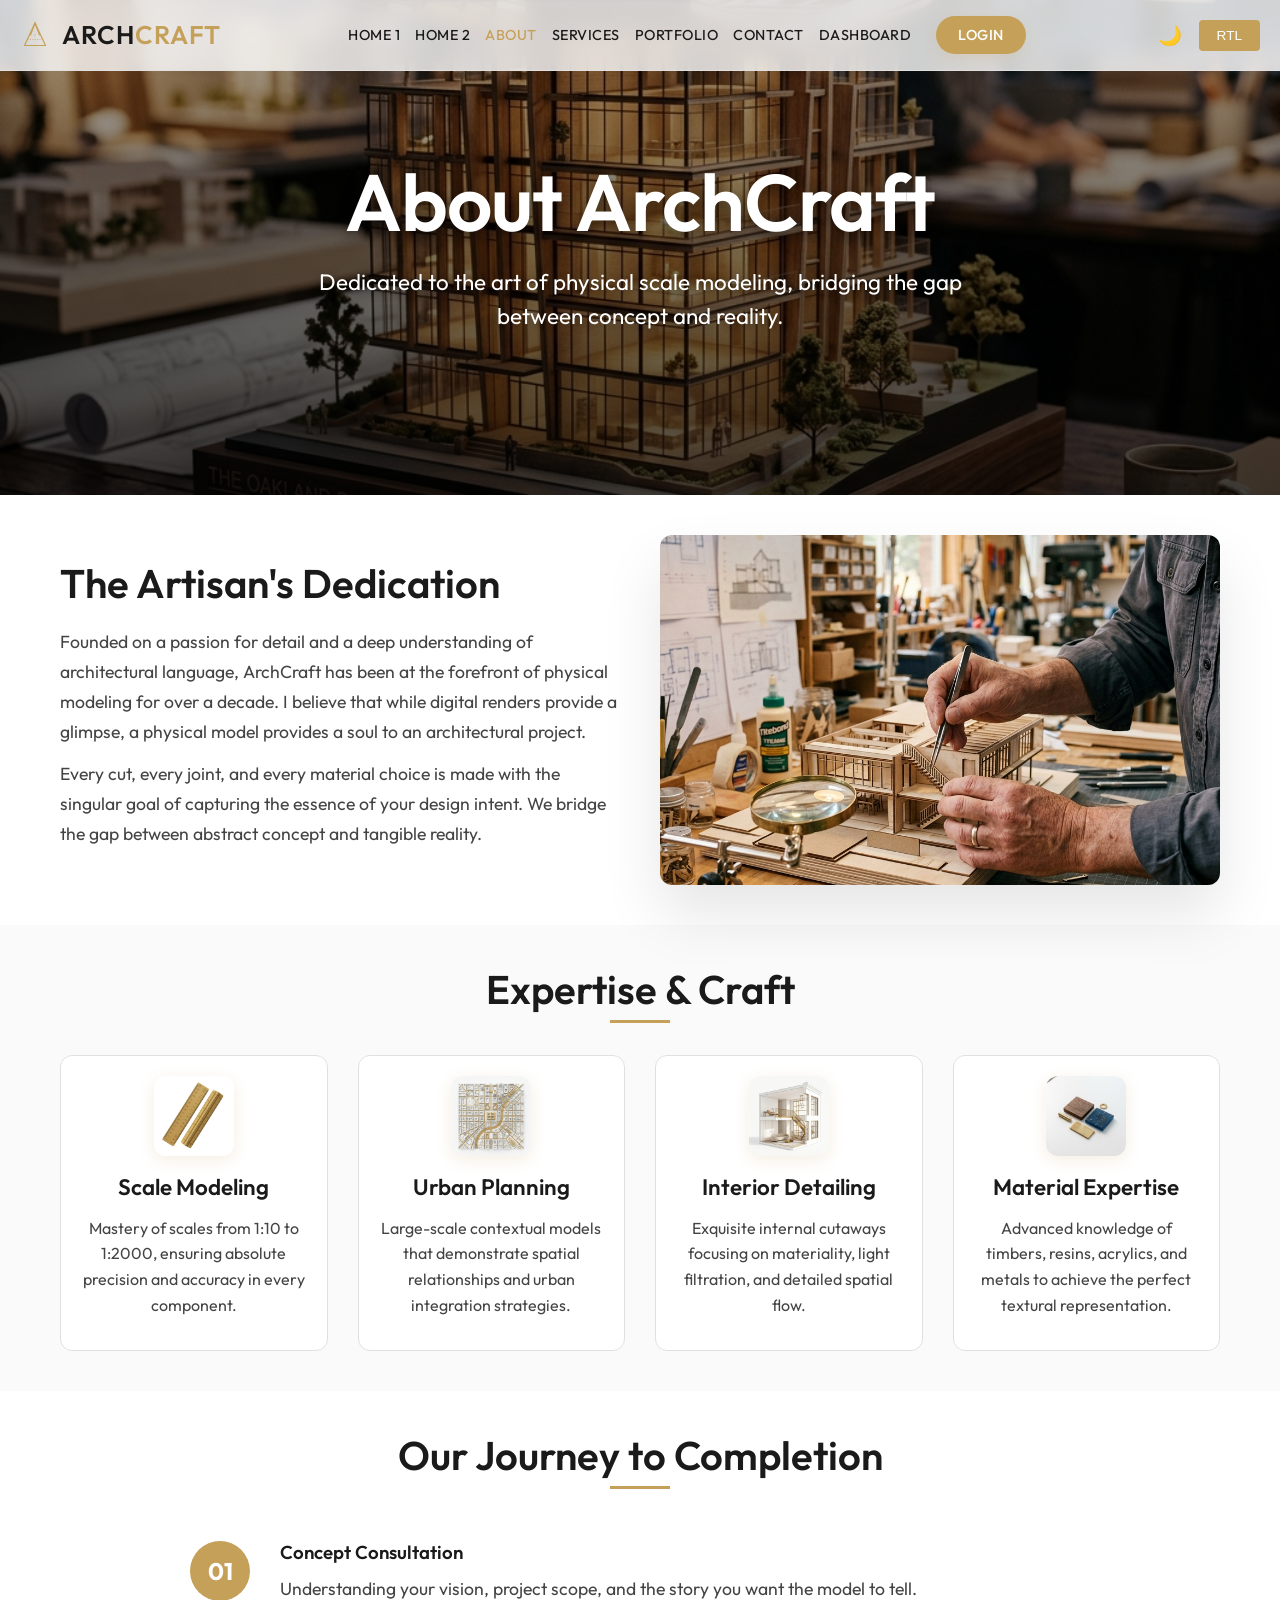
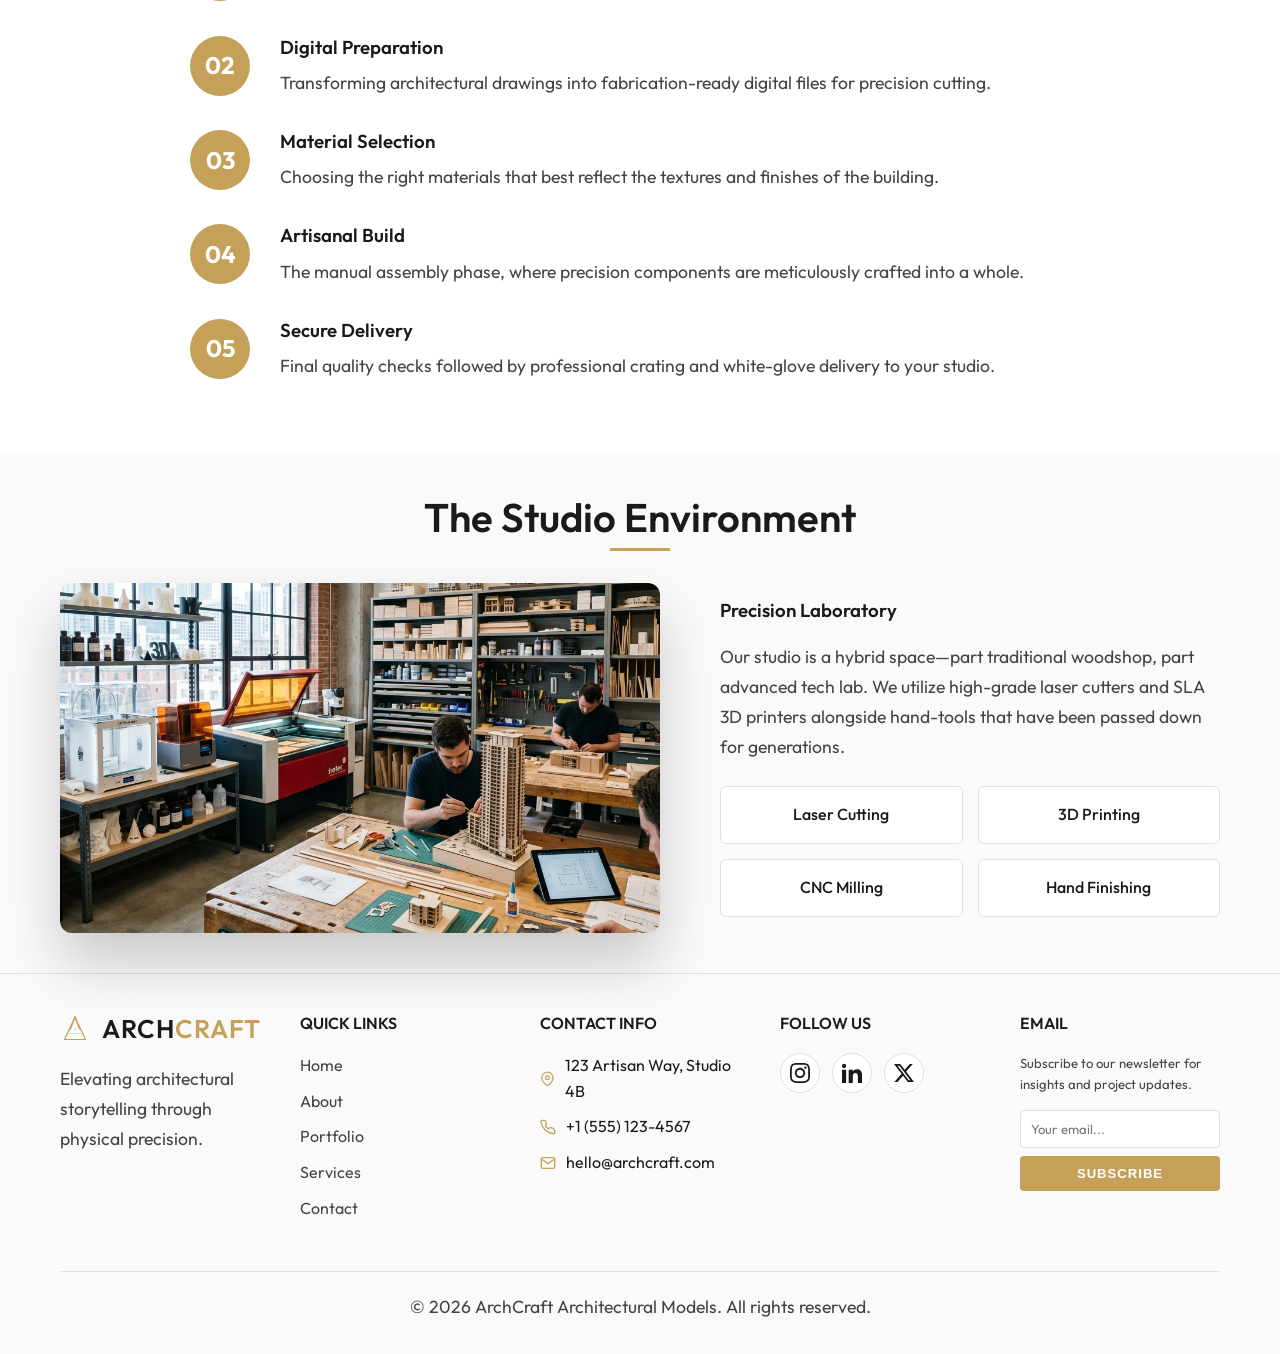
==== commit 0d7fae46: "doc6" ====
--- a/about.html
+++ b/about.html
@@ -43,7 +43,7 @@
     <main>
         <!-- Section 1: Hero Section -->
         <section class="hero hero-inner">
-            <div class="hero-bg" style="background-image: url('assets/images/hero_workshop.png');"></div>
+            <div class="hero-bg" style="background-image: url('assets/images/hero-bg.png');"></div>
             <div class="hero-overlay"></div>
             <div class="hero-content">
                 <h1 class="animate" data-animation="slide-right">About ArchCraft</h1>
@@ -65,7 +65,7 @@
                         </p>
                     </div>
                     <div style="flex: 1; min-width: 300px;" class="animate" data-animation="zoom-in">
-                        <img src="assets/images/assembly-process.png" alt="Crafting process" style="border-radius: 12px; box-shadow: 0 30px 60px rgba(0,0,0,0.1);">
+                        <img src="assets/images/assembly-process.png" alt="Crafting process" style="border-radius: 12px; box-shadow: 0 30px 60px rgba(0,0,0,0.1); width: 100%; height: 350px; object-fit: cover;">
                     </div>
                 </div>
             </div>
@@ -174,7 +174,7 @@
                 </div>
                 <div class="studio-wrapper">
                     <div class="animate" data-animation="slide-left">
-                        <img src="assets/images/studio_environment.png" alt="Precision Studio" style="border-radius: 12px; width: 100%; box-shadow: 0 30px 60px rgba(0,0,0,0.2);">
+                        <img src="assets/images/studio_environment.png" alt="Precision Studio" style="border-radius: 12px; width: 100%; height: 350px; object-fit: cover; box-shadow: 0 30px 60px rgba(0,0,0,0.2);">
                     </div>
                     <div class="animate" data-animation="slide-right">
                         <h3 style="margin-bottom: 20px;">Precision Laboratory</h3>
@@ -238,10 +238,18 @@
                         <a href="#" class="social-icon" title="LinkedIn">
                             <svg viewBox="0 0 24 24"><path d="M4.98 3.5c0 1.381-1.11 2.5-2.48 2.5s-2.48-1.119-2.48-2.5c0-1.38 1.11-2.5 2.48-2.5s2.48 1.12 2.48 2.5zm.02 4.5h-5v16h5v-16zm7.982 0h-4.968v16h4.969v-8.399c0-4.67 6.029-5.052 6.029 0v8.399h4.988v-10.131c0-7.88-8.922-7.593-11.018-3.714v-2.155z"/></svg>
                         </a>
-                        <a href="#" class="social-icon" title="Twitter">
+                        <a href="#" class="social-icon" title="Twitter/X">
                             <svg viewBox="0 0 24 24"><path d="M18.901 1.153h3.68l-8.04 9.19L24 22.846h-7.406l-5.8-7.584-6.638 7.584H.474l8.6-9.83L0 1.154h7.594l5.243 6.932ZM17.61 20.644h2.039L6.486 3.24H4.298Z"/></svg>
                         </a>
                     </div>
+                </div>
+                <div class="footer-col">
+                    <h4>Email</h4>
+                    <p style="font-size:0.82rem;line-height:1.6;margin-bottom:15px;color:var(--text-secondary);">Subscribe to our newsletter for insights and project updates.</p>
+                    <form style="display:flex;flex-direction:column;gap:8px;">
+                        <input type="email" placeholder="Your email..." required style="width:100%;padding:10px;border:1px solid var(--border-color);border-radius:4px;background:var(--bg-primary);color:var(--text-primary);font-size:0.82rem;font-family:inherit;">
+                        <button type="submit" class="btn btn-primary" style="padding:10px;font-size:0.82rem;width:100%;text-align:center;font-weight:600;">Subscribe</button>
+                    </form>
                 </div>
             </div>
             <div class="footer-bottom">
--- a/assets/css/style.css
+++ b/assets/css/style.css
@@ -324,7 +324,7 @@
 
 @media (max-width: 1150px) {
     .hamburger {
-        display: block;
+        display: flex;
     }
 
     nav {
@@ -492,14 +492,14 @@
         padding: 0 var(--space-sm) !important;
     }
 
-    .cta-btns {
+    .hero .cta-btns {
         flex-direction: column;
         width: 100%;
         max-width: 300px;
         margin: 0 auto;
     }
 
-    .btn {
+    .hero .btn {
         width: 100%;
         text-align: center;
         padding: 14px 20px;
@@ -566,15 +566,14 @@
 }
 
 .btn-secondary {
-    background: rgba(255, 255, 255, 0.1);
-    backdrop-filter: blur(5px);
-    color: #fff;
-    border: 2px solid rgba(255, 255, 255, 0.8);
+    background: transparent;
+    color: var(--text-primary);
+    border: 2px solid var(--border-color);
 }
 
 .btn-secondary:hover {
-    background: #fff;
-    color: #000;
+    background: var(--text-primary);
+    color: var(--bg-primary);
     transform: translateY(-3px);
 }
 
@@ -824,6 +823,42 @@
         text-align: left !important;
         margin-bottom: 1.2rem !important;
     }
+    #tools .img-first-stack {
+        text-align: center !important;
+    }
+}
+
+/* About page — keep intro section horizontal at 1024px */
+@media (min-width: 900px) and (max-width: 1150px) {
+    #introduction .img-first-stack {
+        flex-direction: row !important;
+        align-items: center !important;
+        gap: 40px !important;
+        text-align: left !important;
+    }
+    #introduction .img-first-stack > div {
+        flex: 1 !important;
+        min-width: 0 !important;
+    }
+    #introduction .img-first-stack img {
+        width: 100% !important;
+        max-width: 100% !important;
+        height: 320px !important;
+        margin: 0 !important;
+        display: block !important;
+    }
+    #tools .custom-list {
+        display: inline-flex !important;
+        flex-direction: column !important;
+        align-items: flex-start !important;
+        text-align: left !important;
+        margin: 20px auto 0 !important;
+    }
+    #tools .custom-list li {
+        justify-content: flex-start !important;
+        align-items: flex-start !important;
+        text-align: left !important;
+    }
 }
 
 .hero-split {
@@ -1119,7 +1154,7 @@
 
 .footer-grid {
     display: grid;
-    grid-template-columns: repeat(4, 1fr);
+    grid-template-columns: repeat(5, 1fr);
     gap: var(--space-lg);
     margin-bottom: var(--space-lg);
 }
@@ -1228,11 +1263,25 @@
 .hamburger {
     display: none;
     cursor: pointer;
+    align-items: center;
+    justify-content: center;
+    height: 32px;
+    width: 32px;
+}
+
+.hamburger span {
+    display: flex;
+    align-items: center;
+    justify-content: center;
+    line-height: 1;
+    font-size: 1.4rem;
+    height: 100%;
+    width: 100%;
 }
 
 @media (max-width: 1150px) {
     .hamburger {
-        display: block;
+        display: flex;
     }
 
     nav {
@@ -1277,15 +1326,7 @@
     }
 }
 
-/* RTL Specific */
-[dir="rtl"] .logo,
-[dir="rtl"] .logo a {
-    flex-direction: row-reverse !important;
-}
-
-[dir="rtl"] footer .logo {
-    justify-content: flex-end;
-}
+
 
 [dir="rtl"] footer .footer-col p {
     direction: ltr;
@@ -1494,12 +1535,24 @@
     color: var(--text-primary);
 }
 
+.contact-socials .social-icon {
+    width: 45px;
+    height: 45px;
+    background: var(--bg-secondary);
+}
+
 .footer-socials .social-icon:hover {
     background: var(--accent-color);
     border-color: var(--accent-color);
-    color: #1a1a1a; /* Darker color for better contrast on gold background */
+    color: #fff; /* White icon visible on gold background in both themes */
     transform: translateY(-5px);
     box-shadow: 0 5px 15px rgba(197, 160, 89, 0.4);
+}
+
+[data-theme="dark"] .footer-socials .social-icon:hover {
+    background: var(--accent-color);
+    border-color: var(--accent-color);
+    color: #fff;
 }
 
 .footer-socials .social-icon svg {
@@ -1566,7 +1619,7 @@
 }
 
 /* Mobile CTA Button Stacking */
-@media (max-width: 1150px) {
+@media (max-width: 576px) {
     .cta-btns {
         flex-direction: column;
         gap: 15px;
@@ -1577,6 +1630,15 @@
         width: auto;
         min-width: 200px;
         text-align: center;
+    }
+}
+
+/* Mobile + Tablet — prevent standalone section buttons from stretching full-width */
+@media (max-width: 1024px) {
+    section .btn:not(.auth-btn):not(.btn-calc-cta) {
+        display: inline-block !important;
+        width: auto !important;
+        max-width: 320px;
     }
 }
 
@@ -1621,45 +1683,60 @@
     gap: 30px;
 }
 
-@media (max-width: 1024px) {
+/* Materials Grid — always a clean card-grid, image full width at top */
+.materials-grid-container {
+    display: grid !important;
+    grid-template-columns: repeat(3, 1fr) !important;
+    gap: 24px !important;
+}
+
+.materials-grid-container .stat-card {
+    display: flex !important;
+    flex-direction: column !important;
+    padding: 0 !important;
+    overflow: hidden;
+    border-radius: 10px;
+    text-align: left !important;
+}
+
+.materials-grid-container .stat-card div:first-child {
+    width: 100% !important;
+    height: 200px !important;
+    margin-bottom: 0 !important;
+    flex-shrink: 0 !important;
+    border-radius: 0 !important;
+}
+
+.materials-grid-container .stat-card div:first-child img {
+    width: 100% !important;
+    height: 100% !important;
+    object-fit: cover !important;
+    display: block !important;
+    border-radius: 0 !important;
+}
+
+.materials-grid-container .stat-card h4,
+.materials-grid-container .stat-card p {
+    padding-left: 16px !important;
+    padding-right: 16px !important;
+}
+
+.materials-grid-container .stat-card h4 {
+    margin-top: 14px !important;
+    margin-bottom: 6px !important;
+}
+
+.materials-grid-container .stat-card p {
+    margin-bottom: 14px !important;
+}
+
+@media (max-width: 767px) {
     .materials-grid-container {
-        display: flex !important;
-        flex-direction: column !important;
-        gap: 20px !important;
-    }
-    
-    .materials-grid-container .stat-card {
-        display: flex !important;
-        align-items: center !important;
-        gap: 25px !important;
-        text-align: left !important;
-        padding: 20px !important;
-        width: 100% !important;
-    }
-    
-    @media (max-width: 600px) {
-        .materials-grid-container .stat-card {
-            flex-direction: column !important;
-            text-align: center !important;
-            padding: 15px !important;
-        }
-        
-        .materials-grid-container .stat-card div:first-child {
-            width: 100% !important;
-            height: 180px !important;
-        }
-    }
-    
+        grid-template-columns: 1fr !important;
+    }
+
     .materials-grid-container .stat-card div:first-child {
-        width: 180px !important;
-        height: 120px !important;
-        margin-bottom: 0 !important;
-        flex-shrink: 0 !important;
-    }
-
-    .materials-grid-container .stat-card h4 {
-        margin-top: 0 !important;
-        margin-bottom: 8px !important;
+        height: 200px !important;
     }
 }
 
@@ -1776,13 +1853,6 @@
     transform: rotate(90deg);
 }
 
-.sidebar .logo {
-    font-size: 1.1rem !important;
-}
-
-.sidebar .logo img {
-    height: 20px !important;
-}
 
 @media (max-width: 1024px) {
     .sidebar-close {
@@ -1974,21 +2044,53 @@
         width: 100% !important;
         max-width: 100% !important;
     }
+
+    /* Centre bullet-point list items inside service cards */
+    .services-grid .service-card ul {
+        text-align: center !important;
+        align-items: center !important;
+    }
+    .services-grid .service-card ul li {
+        text-align: center !important;
+        justify-content: center !important;
+    }
 }
 
 @media (max-width: 1024px) {
-    .portfolio-grid, .services-grid {
-        grid-template-columns: 1fr !important;
-        gap: 30px !important;
-    }
-
-    .portfolio-card, .service-card {
-        max-width: 480px !important; /* Reduced card width for better proportion */
-        margin: 0 auto !important;
+    .portfolio-grid {
+        grid-template-columns: repeat(2, 1fr) !important;
+        gap: 24px !important;
+    }
+
+    .portfolio-card {
+        max-width: 100% !important;
+        margin: 0 !important;
+    }
+
+    /* Services — strict 2×2×2 layout at 1024px */
+    .services-grid {
+        grid-template-columns: repeat(2, 1fr) !important;
+        gap: 24px !important;
+    }
+
+    .service-card {
+        max-width: 100% !important;
+        margin: 0 !important;
+        grid-column: auto !important;
+    }
+
+    /* Centre bullet-point list items inside service cards */
+    .services-grid .service-card ul {
+        text-align: center !important;
+        align-items: center !important;
+    }
+    .services-grid .service-card ul li {
+        text-align: center !important;
+        justify-content: center !important;
     }
 
     .service-image {
-        height: 200px !important; /* Slightly reduced image height on tablet */
+        height: 200px !important;
     }
 }
 
@@ -2039,18 +2141,33 @@
     box-shadow: 0 4px 12px rgba(197, 160, 89, 0.2);
 }
 
+@media (max-width: 1024px) {
+    .filter-btn {
+        padding: 8px 18px !important;
+        font-size: 0.78rem !important;
+        letter-spacing: 0.5px !important;
+    }
+}
+@media (max-width: 768px) {
+    .filter-btn {
+        padding: 6px 12px !important;
+        font-size: 0.72rem !important;
+        letter-spacing: 0.3px !important;
+    }
+}
+
 /* ============================================================
    NEW PREMIUM COMPONENTS - ArchCraft Overhaul
    ============================================================ */
 
 /* Stats Counter Row */
-.stats-row{display:grid;grid-template-columns:repeat(4,1fr);background:var(--primary-color);color:#fff;border-radius:12px;overflow:hidden;margin:60px 0}
-.stat-item{padding:40px 20px;text-align:center;border-right:1px solid rgba(255,255,255,0.12);transition:background 0.3s}
+.stats-row{display:grid;grid-template-columns:repeat(4,1fr);background:var(--bg-secondary);border:1px solid var(--border-color);color:var(--text-primary);border-radius:12px;overflow:hidden;margin:60px 0}
+.stat-item{padding:40px 20px;text-align:center;border-right:1px solid var(--border-color);transition:background 0.3s}
 .stat-item:last-child{border-right:none}
-.stat-item:hover{background:rgba(255,255,255,0.06)}
+.stat-item:hover{background:rgba(197,160,89,0.05)}
 .stat-num{font-size:3rem;font-weight:580;color:var(--accent-color);display:block;line-height:1;margin-bottom:8px}
 .stat-label{font-size:0.85rem;text-transform:uppercase;letter-spacing:1.5px;opacity:0.75}
-@media(max-width:768px){.stats-row{grid-template-columns:repeat(2,1fr)}.stat-item{border-bottom:1px solid rgba(255,255,255,0.12)}.stat-item:nth-child(2),.stat-item:nth-child(4){border-right:none}.stat-item:nth-child(3),.stat-item:nth-child(4){border-bottom:none}.stat-num{font-size:2.2rem}}
+@media(max-width:768px){.stats-row{grid-template-columns:repeat(2,1fr)}.stat-item{border-bottom:1px solid var(--border-color)}.stat-item:nth-child(2),.stat-item:nth-child(4){border-right:none}.stat-item:nth-child(3),.stat-item:nth-child(4){border-bottom:none}.stat-num{font-size:2.2rem}}
 
 /* Model Type Strip */
 .model-type-strip{display:flex;flex-wrap:wrap;gap:12px;justify-content:center;margin:30px 0}
@@ -2076,12 +2193,14 @@
 .ref-project-body p{font-size:0.9rem;color:var(--text-secondary);margin-top:auto;padding-top:10px}
 
 /* Pricing Grid */
-.pricing-grid{display:grid;grid-template-columns:repeat(3,1fr);gap:30px;margin-top:40px}
+.pricing-grid{display:grid;grid-template-columns:repeat(2,1fr);gap:30px;margin-top:40px;max-width:850px;margin-left:auto;margin-right:auto}
 .pricing-card{background:var(--bg-primary);border:1px solid var(--border-color);border-radius:16px;padding:40px 30px;text-align:center;transition:var(--transition);position:relative;overflow:hidden}
-.pricing-card.featured{border-color:var(--accent-color);background:var(--primary-color);color:#fff;transform:scale(1.04);box-shadow:0 30px 60px rgba(0,0,0,0.15)}
+.pricing-card.featured{border-color:var(--accent-color);background:#1a1a1a;color:#fff;transform:scale(1.04);box-shadow:0 30px 60px rgba(0,0,0,0.15)}
 .pricing-card.featured p,.pricing-card.featured li{color:rgba(255,255,255,0.8)}
 .pricing-badge{position:absolute;top:18px;right:-24px;background:var(--accent-color);color:#fff;font-size:0.7rem;font-weight:500;padding:5px 32px;transform:rotate(40deg);letter-spacing:1px;text-transform:uppercase}
-.pricing-card h3{font-size:1.25rem;margin-bottom:10px}
+.pricing-card h3{font-size:1.25rem;margin-bottom:10px;color:#fff}
+.pricing-card.featured h3{color:#fff}
+.pricing-card:not(.featured) h3{color:var(--text-primary)}
 .pricing-price{font-size:2.4rem;font-weight:580;color:var(--accent-color);display:block;margin:15px 0 5px}
 .pricing-period{font-size:0.82rem;opacity:0.6;margin-bottom:20px;display:block}
 .pricing-features{list-style:none;text-align:left;margin:25px 0 30px;display:flex;flex-direction:column;gap:12px}
@@ -2130,12 +2249,12 @@
 .freelance-process-box{background:linear-gradient(135deg,var(--primary-color) 0%,#2a2a2a 100%);border-radius:16px;padding:50px 40px;color:#fff;margin-top:60px}
 [data-theme="dark"] .freelance-process-box{background:linear-gradient(135deg,#1a1a1a 0%,#242424 100%);border:1px solid var(--border-color)}
 .freelance-steps{display:grid;grid-template-columns:repeat(5,1fr);gap:10px;margin-top:40px;position:relative}
-.freelance-steps::before{content:'';position:absolute;top:27px;left:10%;width:80%;height:2px;background:rgba(197,160,89,0.35)}
+.freelance-steps::before{display:none !important}
 .freelance-step{text-align:center;padding:0 8px;position:relative;z-index:1}
 .freelance-step-num{width:54px;height:54px;background:var(--accent-color);border-radius:50%;display:flex;align-items:center;justify-content:center;font-size:1.05rem;font-weight:580;color:#fff;margin:0 auto 16px;box-shadow:0 4px 16px rgba(197,160,89,0.4)}
 .freelance-step h4{font-size:0.82rem;color:rgba(255,255,255,0.9);margin-bottom:5px}
 .freelance-step p{font-size:0.72rem;color:rgba(255,255,255,0.5);margin:0}
-@media(max-width:768px){.freelance-steps{grid-template-columns:1fr 1fr;gap:30px}.freelance-steps::before{display:none}}
+@media(max-width:768px){.freelance-steps{grid-template-columns:1fr;gap:30px}.freelance-steps::before{display:none}}
 
 /* Material Specs Table */
 .material-table{width:100%;border-collapse:collapse;margin-top:30px;font-size:0.9rem}
@@ -2169,7 +2288,28 @@
 [data-theme="dark"] .hero-model-badge{background:rgba(20,20,20,0.92)}
 .hero-model-badge strong{display:block;font-size:0.88rem;color:var(--text-primary)}
 .hero-model-badge span{font-size:0.76rem;color:var(--text-secondary)}
-@media(max-width:1024px){.hero-split-home{grid-template-columns:1fr;padding-top:120px;gap:40px}.hero-split-home .hero-text h1{font-size:2.6rem}.hero-model-image{max-width:500px;margin:0 auto}}
+/* Hero — mid-range 768px-1024px: keep 2-col desktop layout, adjust font sizes */
+@media(min-width:768px) and (max-width:1024px){
+    .hero-split-home{gap:30px;padding-top:100px;padding-bottom:40px}
+    .hero-split-home .hero-text h1{font-size:2.4rem}
+    .hero-split-home .hero-text p{font-size:1rem}
+    .hero-trust-badges{gap:14px;flex-wrap:wrap}
+    .hero-model-image{max-width:100%}
+}
+
+/* Hero — mobile (≤767px): single-column stacked, centred */
+@media(max-width:767px){
+    .hero-split-home{grid-template-columns:1fr;padding-top:110px;gap:36px}
+    .hero-split-home .hero-text{text-align:center;display:flex;flex-direction:column;align-items:center}
+    .hero-split-home .hero-text p{margin-inline:auto}
+    .hero-split-home .hero-text h1{font-size:2rem;white-space:nowrap}
+    .hero-split-home .hero-text h1 .desktop-br{display:none}
+    .hero-trust-badges{justify-content:center;flex-direction:column;align-items:center;gap:12px}
+    .hero-trust-badges .trust-badge{justify-content:center;width:100%;max-width:220px}
+    .hero-model-image{max-width:460px;margin:0 auto}
+    .hero-split-home .cta-btns{flex-direction:row !important;justify-content:center;width:100%;gap:14px;flex-wrap:nowrap}
+    .hero-split-home .cta-btns .btn{width:auto !important;min-width:140px;text-align:center;padding:13px 20px}
+}
 
 /* Independence Banner */
 .independence-banner{background:var(--accent-color);border-radius:14px;padding:40px 48px;display:flex;align-items:center;gap:30px;margin:40px 0}
@@ -2220,6 +2360,18 @@
     text-transform: uppercase;
     letter-spacing: 0.5px;
 }
+@media (max-width: 1024px) {
+    .pricing-tab-btn {
+        padding: 8px 16px !important;
+        font-size: 0.8rem !important;
+    }
+}
+@media (max-width: 768px) {
+    .pricing-tab-btn {
+        padding: 6px 12px !important;
+        font-size: 0.72rem !important;
+    }
+}
 .pricing-tab-btn:hover {
     border-color: var(--accent-color);
     color: var(--accent-color);
@@ -2525,3 +2677,141 @@
     box-shadow: 0 4px 12px rgba(197, 160, 89, 0.3);
 }
 
+/* Keep side-by-side sections horizontal at tablet & 1024px (768px to 1150px) */
+@media (min-width: 768px) and (max-width: 1150px) {
+    .row-to-col, .img-first-stack {
+        display: flex !important;
+        flex-direction: row !important;
+        align-items: center !important;
+        gap: 40px !important;
+        text-align: left !important;
+    }
+    .row-to-col > div, .img-first-stack > div {
+        flex: 1 !important;
+        min-width: 0 !important;
+        width: auto !important;
+    }
+    .img-first-stack {
+        flex-direction: row !important;
+    }
+    .row-to-col img, .img-first-stack img {
+        width: 100% !important;
+        max-width: 100% !important;
+        height: 350px !important;
+        object-fit: cover !important;
+        margin: 0 !important;
+        display: block !important;
+        border-radius: 12px !important;
+    }
+}
+
+/* Portfolio — keep "The Process Behind" section horizontal at tablet & 1024px */
+@media (min-width: 768px) and (max-width: 1150px) {
+    #process-behind .row-to-col {
+        display: flex !important;
+        flex-direction: row !important;
+        align-items: center !important;
+        gap: 40px !important;
+        text-align: left !important;
+    }
+    #process-behind .row-to-col > div {
+        flex: 1 !important;
+        min-width: 0 !important;
+        width: auto !important;
+    }
+    #process-behind .row-to-col img {
+        width: 100% !important;
+        max-width: 100% !important;
+        height: 350px !important;
+        object-fit: cover !important;
+        margin: 0 !important;
+        display: block !important;
+        border-radius: 8px !important;
+    }
+}
+
+/* Contact Page Enhancements */
+@media (min-width: 768px) and (max-width: 1150px) {
+    .contact-info-row {
+        display: flex !important;
+        flex-direction: row !important;
+        justify-content: space-between !important;
+        gap: 20px !important;
+    }
+    .contact-info-item {
+        flex: 1 !important;
+        margin-bottom: 0 !important;
+    }
+}
+
+@media (max-width: 1150px) {
+    .contact-follow-us {
+        text-align: center !important;
+        display: flex !important;
+        flex-direction: column !important;
+        align-items: center !important;
+    }
+    .contact-socials {
+        justify-content: center !important;
+    }
+    #contact-details form .btn,
+    main .btn {
+        width: auto !important;
+        min-width: 180px !important;
+        max-width: 240px !important;
+        padding: 12px 24px !important;
+        margin-left: auto !important;
+        margin-right: auto !important;
+        display: block !important;
+    }
+}
+
+/* Dashboard Mobile Enhancements */
+@media (max-width: 600px) {
+    .dashboard-header {
+        padding: 0 12px !important;
+        height: 60px !important;
+    }
+    .welcome-greeting {
+        font-size: 1.1rem !important;
+    }
+    .dashboard-controls {
+        gap: 8px !important;
+    }
+    .dashboard-controls #theme-toggle.toggle-btn,
+    .dashboard-controls .user-avatar {
+        width: 30px !important;
+        height: 30px !important;
+        font-size: 0.9rem !important;
+        min-width: 30px !important;
+        flex-shrink: 0 !important;
+    }
+    .dashboard-controls #rtl-toggle.btn-rtl {
+        height: 30px !important;
+        padding: 0 10px !important;
+        font-size: 0.7rem !important;
+        min-width: auto !important;
+        width: auto !important;
+        flex-shrink: 0 !important;
+    }
+    .dashboard-hamburger {
+        padding: 4px 8px !important;
+        font-size: 1.4rem !important;
+    }
+}
+
+/* Force 3-column horizontal layout for materials on tablet & 1024px views */
+@media (min-width: 768px) and (max-width: 1150px) {
+    .materials-grid-container {
+        display: grid !important;
+        grid-template-columns: repeat(3, 1fr) !important;
+        gap: 20px !important;
+    }
+    .materials-grid-container .stat-card {
+        display: flex !important;
+        flex-direction: column !important;
+    }
+}
+
+
+
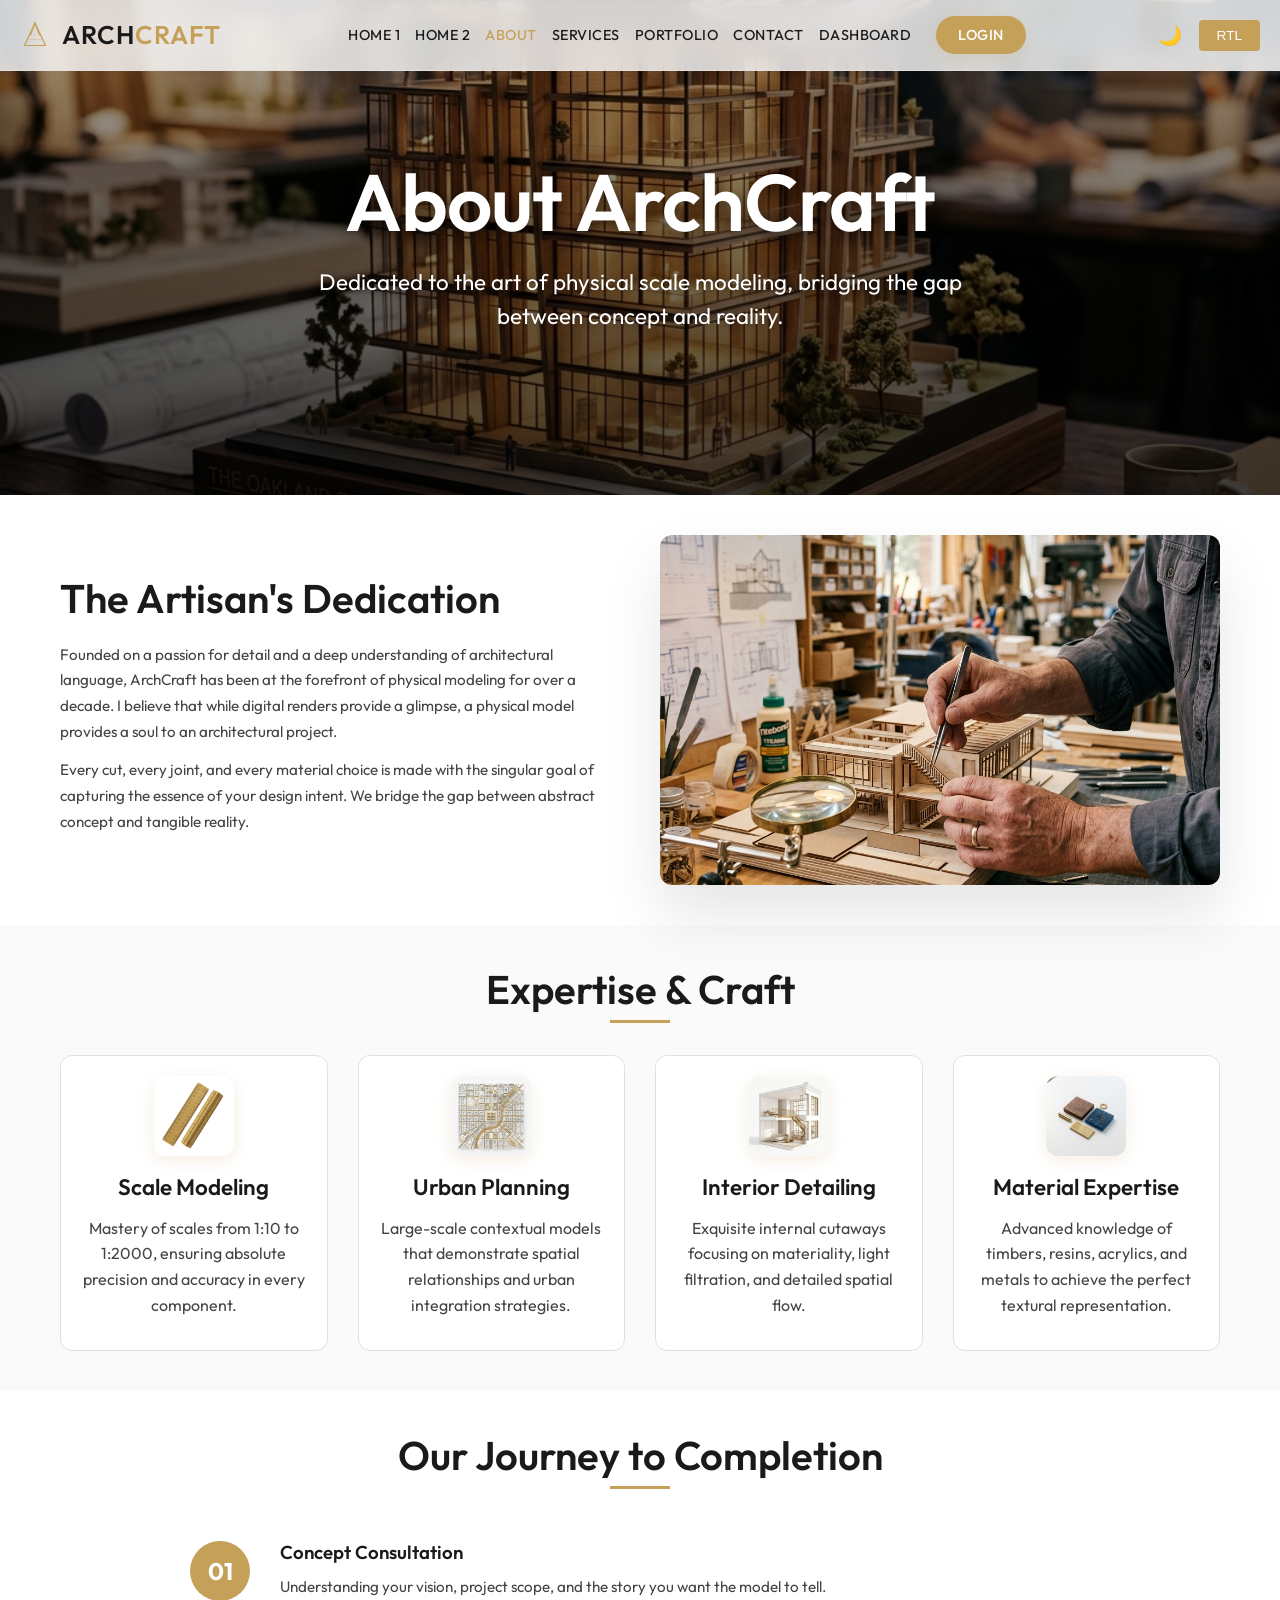
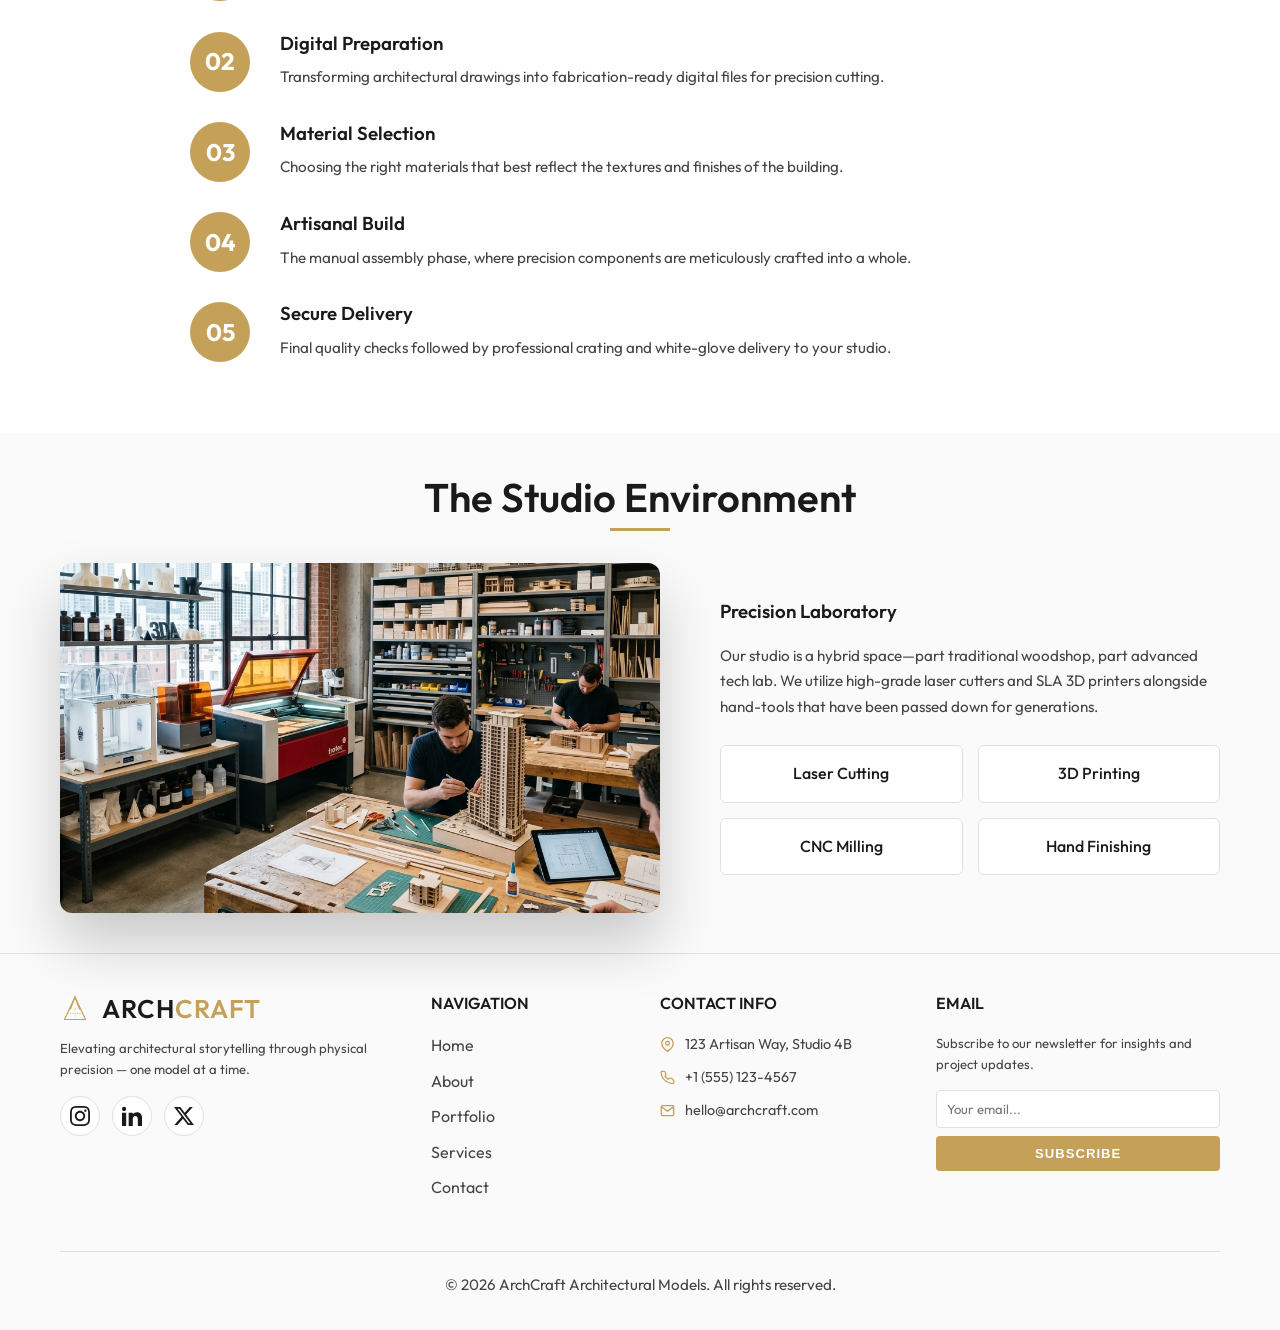
==== commit 85bfd4b6: "mobile" ====
--- a/about.html
+++ b/about.html
@@ -196,41 +196,11 @@
         <div class="container">
             <div class="footer-grid">
                 <div class="footer-col">
-                    <div class="logo" style="margin-bottom: 20px; display: flex; align-items: center;">
+                    <div class="logo" style="margin-bottom:14px; display:flex; align-items:center;">
                         <img src="assets/images/logo.svg" alt="ArchCraft Logo" class="logo-img">
                         Arch<span>Craft</span>
                     </div>
-                    <p>Elevating architectural storytelling through physical precision.</p>
-                </div>
-                <div class="footer-col">
-                    <h4>Quick Links</h4>
-                    <ul>
-                        <li><a href="index.html">Home</a></li>
-                        <li><a href="about.html">About</a></li>
-                        <li><a href="portfolio.html">Portfolio</a></li>
-                        <li><a href="services.html">Services</a></li>
-                        <li><a href="contact.html">Contact</a></li>
-                    </ul>
-                </div>
-                <div class="footer-col">
-                    <h4>Contact Info</h4>
-                    <ul>
-                        <li style="display:flex;align-items:center;gap:10px;">
-                            <svg width="16" height="16" viewBox="0 0 24 24" fill="none" stroke="var(--accent-color)" stroke-width="2" stroke-linecap="round" stroke-linejoin="round"><path d="M21 10c0 7-9 13-9 13s-9-6-9-13a9 9 0 0 1 18 0z"/><circle cx="12" cy="10" r="3"/></svg>
-                            123 Artisan Way, Studio 4B
-                        </li>
-                        <li style="display:flex;align-items:center;gap:10px;">
-                            <svg width="16" height="16" viewBox="0 0 24 24" fill="none" stroke="var(--accent-color)" stroke-width="2" stroke-linecap="round" stroke-linejoin="round"><path d="M22 16.92v3a2 2 0 0 1-2.18 2 19.79 19.79 0 0 1-8.63-3.07A19.5 19.5 0 0 1 4.69 13a19.79 19.79 0 0 1-3.07-8.67A2 2 0 0 1 3.6 2.18h3a2 2 0 0 1 2 1.72 12.84 12.84 0 0 0 .7 2.81 2 2 0 0 1-.45 2.11L8.09 9.91A16 16 0 0 0 13 14.83l1.27-1.27a2 2 0 0 1 2.11-.45 12.84 12.84 0 0 0 2.81.7A2 2 0 0 1 21 16z"/></svg>
-                            +1 (555) 123-4567
-                        </li>
-                        <li style="display:flex;align-items:center;gap:10px;">
-                            <svg width="16" height="16" viewBox="0 0 24 24" fill="none" stroke="var(--accent-color)" stroke-width="2" stroke-linecap="round" stroke-linejoin="round"><path d="M4 4h16c1.1 0 2 .9 2 2v12c0 1.1-.9 2-2 2H4c-1.1 0-2-.9-2-2V6c0-1.1.9-2 2-2z"/><polyline points="22,6 12,13 2,6"/></svg>
-                            hello@archcraft.com
-                        </li>
-                    </ul>
-                </div>
-                <div class="footer-col">
-                    <h4>Follow Us</h4>
+                    <p style="font-size:0.82rem;line-height:1.6;color:var(--text-secondary);margin-bottom:16px;">Elevating architectural storytelling through physical precision — one model at a time.</p>
                     <div class="footer-socials">
                         <a href="#" class="social-icon" title="Instagram">
                             <svg viewBox="0 0 24 24"><path d="M12 2.163c3.204 0 3.584.012 4.85.07 3.252.148 4.771 1.691 4.919 4.919.058 1.265.069 1.645.069 4.849 0 3.205-.012 3.584-.069 4.849-.149 3.225-1.664 4.771-4.919 4.919-1.266.058-1.644.07-4.85.07-3.204 0-3.584-.012-4.849-.07-3.26-.149-4.771-1.699-4.919-4.92-.058-1.265-.07-1.644-.07-4.849 0-3.204.013-3.583.07-4.849.149-3.227 1.664-4.771 4.919-4.919 1.266-.057 1.645-.069 4.849-.069zm0-2.163c-3.259 0-3.667.014-4.947.072-4.358.2-6.78 2.618-6.98 6.98-.059 1.281-.073 1.689-.073 4.948 0 3.259.014 3.668.072 4.948.2 4.358 2.618 6.78 6.98 6.98 1.281.058 1.689.072 4.948.072 3.259 0 3.668-.014 4.948-.072 4.354-.2 6.782-2.618 6.979-6.98.059-1.28.073-1.689.073-4.948 0-3.259-.014-3.667-.072-4.947-.196-4.354-2.617-6.78-6.979-6.98-1.281-.059-1.69-.073-4.949-.073zm0 5.838c-3.403 0-6.162 2.759-6.162 6.162s2.759 6.163 6.162 6.163 6.162-2.759 6.162-6.163c0-3.403-2.759-6.162-6.162-6.162zm0 10.162c-2.209 0-4-1.79-4-4 0-2.209 1.791-4 4-4s4 1.791 4 4c0 2.21-1.791 4-4 4zm6.406-11.845c-.796 0-1.441.645-1.441 1.44s.645 1.44 1.441 1.44c.795 0 1.439-.645 1.439-1.44s-.644-1.44-1.439-1.44z"/></svg>
@@ -244,6 +214,33 @@
                     </div>
                 </div>
                 <div class="footer-col">
+                    <h4>Navigation</h4>
+                    <ul>
+                        <li><a href="index.html">Home</a></li>
+                        <li><a href="about.html">About</a></li>
+                        <li><a href="portfolio.html">Portfolio</a></li>
+                        <li><a href="services.html">Services</a></li>
+                        <li><a href="contact.html">Contact</a></li>
+                    </ul>
+                </div>
+                <div class="footer-col">
+                    <h4>Contact Info</h4>
+                    <ul>
+                        <li class="footer-contact-item">
+                            <svg class="footer-contact-icon" width="15" height="15" viewBox="0 0 24 24" fill="none" stroke="var(--accent-color)" stroke-width="2"><path d="M21 10c0 7-9 13-9 13s-9-6-9-13a9 9 0 0 1 18 0z"/><circle cx="12" cy="10" r="3"/></svg>
+                            <span>123 Artisan Way, Studio 4B</span>
+                        </li>
+                        <li class="footer-contact-item">
+                            <svg class="footer-contact-icon" width="15" height="15" viewBox="0 0 24 24" fill="none" stroke="var(--accent-color)" stroke-width="2"><path d="M22 16.92v3a2 2 0 0 1-2.18 2 19.79 19.79 0 0 1-8.63-3.07A19.5 19.5 0 0 1 4.69 13a19.79 19.79 0 0 1-3.07-8.67A2 2 0 0 1 3.6 2.18h3a2 2 0 0 1 2 1.72 12.84 12.84 0 0 0 .7 2.81 2 2 0 0 1-.45 2.11L8.09 9.91A16 16 0 0 0 13 14.83l1.27-1.27a2 2 0 0 1 2.11-.45 12.84 12.84 0 0 0 2.81.7A2 2 0 0 1 21 16z"/></svg>
+                            <span>+1 (555) 123-4567</span>
+                        </li>
+                        <li class="footer-contact-item">
+                            <svg class="footer-contact-icon" width="15" height="15" viewBox="0 0 24 24" fill="none" stroke="var(--accent-color)" stroke-width="2"><path d="M4 4h16c1.1 0 2 .9 2 2v12c0 1.1-.9 2-2 2H4c-1.1 0-2-.9-2-2V6c0-1.1.9-2 2-2z"/><polyline points="22,6 12,13 2,6"/></svg>
+                            <span>hello@archcraft.com</span>
+                        </li>
+                    </ul>
+                </div>
+                <div class="footer-col">
                     <h4>Email</h4>
                     <p style="font-size:0.82rem;line-height:1.6;margin-bottom:15px;color:var(--text-secondary);">Subscribe to our newsletter for insights and project updates.</p>
                     <form style="display:flex;flex-direction:column;gap:8px;">
--- a/assets/css/style.css
+++ b/assets/css/style.css
@@ -109,7 +109,7 @@
     h2 { font-size: 1.8rem !important; line-height: 1.3 !important; }
     h3 { font-size: 1.5rem !important; line-height: 1.3 !important; }
     h4 { font-size: 1.2rem !important; }
-    p, li { font-size: 1rem !important; line-height: 1.6 !important; }
+    p, li { font-size: 0.9rem !important; line-height: 1.6 !important; }
     
     li { margin-bottom: 0.8rem; }
     footer ul li { margin-bottom: 1.1rem !important; }
@@ -121,8 +121,9 @@
     }
     
     .btn {
-        padding: 12px 24px !important;
-        font-size: 0.9rem !important;
+        padding: 10px 20px !important;
+        font-size: 0.8rem !important;
+        white-space: nowrap !important;
     }
     
     nav ul li a {
@@ -436,6 +437,94 @@
     line-height: 1.1;
 }
 
+/* Home 2 Split Hero Layout (left text, right image) */
+.hero-split-home2 {
+    display: grid;
+    grid-template-columns: 1fr 1fr;
+    grid-template-rows: 1fr;
+    align-items: stretch;
+    height: 100vh;
+    max-height: 100vh;
+    overflow: hidden;
+    background: var(--bg-primary);
+}
+
+.hero-split-home2 .hero2-text {
+    display: flex;
+    flex-direction: column;
+    justify-content: center;
+    padding: 70px 40px 0 60px;
+    grid-column: 1;
+    grid-row: 1;
+}
+
+.hero-split-home2 .hero2-text h1 {
+    font-size: 3.6rem;
+    font-weight: 580;
+    line-height: 1.1;
+    margin-bottom: 18px;
+    color: var(--text-primary);
+    text-shadow: none;
+}
+
+.hero-split-home2 .hero2-text p {
+    font-size: 0.95rem;
+    color: var(--text-secondary);
+    text-shadow: none;
+    max-width: 460px;
+    margin-bottom: 28px;
+}
+
+.hero-split-home2 .hero2-image {
+    grid-column: 2;
+    grid-row: 1;
+    position: relative;
+    overflow: hidden;
+    height: 100%;
+}
+
+.hero-split-home2 .hero2-image::after {
+    content: '';
+    position: absolute;
+    inset: 0;
+    background: linear-gradient(to right, var(--bg-primary) 0%, transparent 8%);
+    pointer-events: none;
+    z-index: 1;
+}
+
+.hero-split-home2 .hero2-image img {
+    width: 100%;
+    height: 100%;
+    object-fit: cover;
+    object-position: center;
+    display: block;
+}
+
+@media (max-width: 900px) {
+    .hero-split-home2 {
+        grid-template-columns: 1fr;
+        height: auto;
+        max-height: none;
+        padding-top: 70px;
+    }
+    .hero-split-home2 .hero2-text {
+        grid-column: 1;
+        grid-row: 1;
+        padding: 40px 24px 30px;
+        text-align: center;
+        align-items: center;
+    }
+    .hero-split-home2 .hero2-text h1 { font-size: 2.4rem; }
+    .hero-split-home2 .hero2-text p { margin-inline: auto; }
+    .hero-split-home2 .hero2-image {
+        grid-column: 1;
+        grid-row: 2;
+        height: 320px;
+    }
+    .hero-split-home2 .hero2-image::after { display: none; }
+}
+
+
 /* Refined User Section for Mobile */
 @media (max-width: 1024px) {
     .dashboard-user-section {
@@ -479,8 +568,9 @@
     }
 
     .hero.hero-inner {
-        min-height: 350px;
-        height: 50vh;
+        min-height: 420px;
+        height: 60vh;
+        padding-top: 80px;
     }
 
     .hero h1 {
@@ -514,7 +604,13 @@
     .hero p {
         font-size: 1rem !important;
     }
-}
+
+    .hero.hero-inner {
+        min-height: 380px !important;
+        height: 55vh !important;
+    }
+}
+
 
 .hero p {
     font-size: 1.4rem;
@@ -529,7 +625,7 @@
 }
 
 p {
-    font-size: 1.1rem;
+    font-size: 0.95rem;
     line-height: 1.7;
     color: var(--text-secondary);
     margin-bottom: var(--space-sm);
@@ -552,6 +648,7 @@
     text-decoration: none;
     cursor: pointer;
     transition: var(--transition);
+    white-space: nowrap;
 }
 
 .btn-primary {
@@ -644,7 +741,7 @@
     justify-content: flex-start;
     gap: 15px;
     margin-bottom: 12px;
-    font-size: 1.1rem;
+    font-size: 0.95rem;
     color: var(--text-primary);
     text-align: left;
 }
@@ -796,7 +893,7 @@
     .row-to-col img {
         width: 80% !important;
         max-width: 420px !important;
-        max-height: 320px !important;
+        max-height: 380px !important;
         object-fit: cover !important;
         height: auto !important;
         margin: 20px auto !important;
@@ -990,11 +1087,10 @@
     color: var(--accent-color);
 }
 
-/* Generic section image constraints */
+/* Generic section image constraints — let each component control its own sizing */
 section img {
-    max-height: 550px;
-    width: 100%;
-    object-fit: cover;
+    max-width: 100%;
+    height: auto;
 }
 
 /* Sections */
@@ -1154,19 +1250,20 @@
 
 .footer-grid {
     display: grid;
-    grid-template-columns: repeat(5, 1fr);
+    grid-template-columns: 1.4fr 0.8fr 1fr 1.2fr;
     gap: var(--space-lg);
     margin-bottom: var(--space-lg);
 }
 
 @media (max-width: 992px) {
     .footer-grid {
-        grid-template-columns: repeat(auto-fit, minmax(200px, 1fr));
+        grid-template-columns: repeat(2, 1fr);
     }
 }
 
 @media (max-width: 768px) {
     .footer-grid {
+        grid-template-columns: 1fr;
         gap: var(--space-md);
         margin-bottom: var(--space-md);
     }
@@ -1180,6 +1277,23 @@
 
 .footer-col ul li {
     margin-bottom: 10px;
+}
+
+.footer-contact-item {
+    display: flex;
+    align-items: center;
+    gap: 10px;
+    white-space: nowrap;
+}
+
+.footer-contact-icon {
+    flex-shrink: 0;
+}
+
+.footer-contact-item span {
+    white-space: nowrap;
+    font-size: 0.9rem;
+    color: var(--text-secondary);
 }
 
 .footer-col ul li a {
@@ -1338,15 +1452,14 @@
     text-align: center;
 }
 
-[dir="rtl"] .footer-col ul li:has(svg) {
-    direction: ltr;
-    display: flex !important;
-    justify-content: flex-end;
-}
-
 [dir="rtl"] .footer-col ul li a:hover {
     padding-left: 0;
     padding-right: 8px;
+}
+
+[dir="rtl"] .footer-contact-item {
+    flex-direction: row-reverse;
+    justify-content: flex-end;
 }
 
 [dir="rtl"] .btn-primary:hover,
@@ -1480,6 +1593,34 @@
 }
 
 /* Testimonials */
+.testimonials-grid {
+    display: grid;
+    grid-template-columns: repeat(3, 1fr);
+    gap: 30px;
+    align-items: stretch;
+}
+
+/* Tablet & 1024px: 2-col layout, 3rd card centred */
+@media (min-width: 769px) and (max-width: 1150px) {
+    .testimonials-grid {
+        grid-template-columns: repeat(2, 1fr);
+        gap: 25px;
+    }
+    .testimonials-grid .testimonial-card:nth-child(3):last-child {
+        grid-column: 1 / -1;
+        justify-self: center;
+        width: calc(50% - 12px);
+    }
+}
+
+/* Mobile: single column */
+@media (max-width: 768px) {
+    .testimonials-grid {
+        grid-template-columns: 1fr;
+        gap: 20px;
+    }
+}
+
 .testimonial-card {
     padding: 25px;
     border: 1px solid var(--border-color);
@@ -1567,6 +1708,20 @@
     margin: 0 auto;
 }
 
+/* Tablet & 1024px: add proper left/right padding so items don't hug the edges */
+@media (min-width: 768px) and (max-width: 1150px) {
+    .dropdown-container {
+        padding: 0 24px;
+    }
+}
+
+/* Mobile: smaller side padding */
+@media (max-width: 767px) {
+    .dropdown-container {
+        padding: 0 12px;
+    }
+}
+
 .dropdown-item {
     border-bottom: 1px solid var(--border-color);
     margin-bottom: 10px;
@@ -1638,21 +1793,21 @@
     section .btn:not(.auth-btn):not(.btn-calc-cta) {
         display: inline-block !important;
         width: auto !important;
-        max-width: 320px;
+        max-width: 100% !important;
     }
 }
 
 @media (max-width: 1150px) {
     .contact-info-item h3 {
-        justify-content: flex-start;
+        justify-content: center !important;
     }
     
     .contact-info-item p {
-        text-align: left;
+        text-align: center !important;
     }
     
     .contact-socials {
-        justify-content: flex-start !important;
+        justify-content: center !important;
     }
 }
 
@@ -1846,6 +2001,14 @@
     color: var(--text-secondary);
     z-index: 10;
     transition: var(--transition);
+    flex-shrink: 0;
+    min-width: 32px;
+    min-height: 32px;
+    display: flex;
+    align-items: center;
+    justify-content: center;
+    border-radius: 50%;
+    padding: 4px;
 }
 
 .sidebar-close:hover {
@@ -1853,10 +2016,14 @@
     transform: rotate(90deg);
 }
 
-
 @media (max-width: 1024px) {
     .sidebar-close {
-        display: block;
+        display: flex !important;
+        flex-shrink: 0 !important;
+        min-width: 36px !important;
+        min-height: 36px !important;
+        align-items: center !important;
+        justify-content: center !important;
     }
 }
 
@@ -1928,8 +2095,29 @@
     .sidebar-logo {
         height: 70px !important;
         margin-bottom: 20px !important;
-        padding: 0 20px !important;
+        padding: 0 16px !important;
         box-sizing: border-box !important;
+        display: flex !important;
+        align-items: center !important;
+        justify-content: space-between !important;
+        gap: 8px !important;
+    }
+    .sidebar-logo .logo {
+        font-size: 1.15rem !important;
+        letter-spacing: 0.5px !important;
+        min-width: 0 !important;
+        overflow: hidden !important;
+        flex: 1 1 0 !important;
+    }
+    .sidebar-logo .logo a {
+        overflow: hidden !important;
+        white-space: nowrap !important;
+        text-overflow: ellipsis !important;
+        max-width: 100% !important;
+    }
+    .sidebar-logo .logo .logo-img {
+        height: 24px !important;
+        flex-shrink: 0 !important;
     }
 
     .dashboard-header-top {
@@ -2091,6 +2279,16 @@
 
     .service-image {
         height: 200px !important;
+    }
+}
+
+/* Center 3rd service and portfolio card safely only in the 2-column layout range */
+@media (min-width: 769px) and (max-width: 1150px) {
+    .services-grid .service-card:nth-child(3):last-child,
+    .portfolio-grid .portfolio-card:nth-child(3):last-child {
+        grid-column: 1 / -1 !important;
+        justify-self: center !important;
+        width: calc(50% - 12px) !important;
     }
 }
 
@@ -2171,8 +2369,21 @@
 
 /* Model Type Strip */
 .model-type-strip{display:flex;flex-wrap:wrap;gap:12px;justify-content:center;margin:30px 0}
-.model-type-pill{padding:10px 22px;border:1.5px solid var(--accent-color);border-radius:50px;font-size:0.88rem;font-weight:450;color:var(--accent-color);text-transform:uppercase;letter-spacing:0.5px;transition:var(--transition);cursor:default}
+.model-type-pill{padding:10px 22px;border:1.5px solid var(--accent-color);border-radius:50px;font-size:0.88rem;font-weight:450;color:var(--accent-color);text-transform:uppercase;letter-spacing:0.5px;transition:var(--transition);cursor:default;white-space:nowrap;flex-shrink:0}
 .model-type-pill:hover{background:var(--accent-color);color:#fff;transform:translateY(-3px);box-shadow:0 6px 18px rgba(197,160,89,0.25)}
+
+/* Model Type Strip — single scrollable row on small screens */
+@media (max-width: 1150px) {
+    .model-type-strip {
+        flex-wrap: nowrap !important;
+        overflow-x: auto;
+        justify-content: flex-start !important;
+        padding-bottom: 8px;
+        -webkit-overflow-scrolling: touch;
+        scrollbar-width: none;
+    }
+    .model-type-strip::-webkit-scrollbar { display: none; }
+}
 
 /* Star Ratings */
 .star-rating{display:flex;gap:3px;margin-bottom:12px}
@@ -2195,9 +2406,9 @@
 /* Pricing Grid */
 .pricing-grid{display:grid;grid-template-columns:repeat(2,1fr);gap:30px;margin-top:40px;max-width:850px;margin-left:auto;margin-right:auto}
 .pricing-card{background:var(--bg-primary);border:1px solid var(--border-color);border-radius:16px;padding:40px 30px;text-align:center;transition:var(--transition);position:relative;overflow:hidden}
-.pricing-card.featured{border-color:var(--accent-color);background:#1a1a1a;color:#fff;transform:scale(1.04);box-shadow:0 30px 60px rgba(0,0,0,0.15)}
+.pricing-card.featured{border-color:var(--accent-color);background:#333333;color:#fff;transform:scale(1.04);box-shadow:0 30px 60px rgba(0,0,0,0.15)}
 .pricing-card.featured p,.pricing-card.featured li{color:rgba(255,255,255,0.8)}
-.pricing-badge{position:absolute;top:18px;right:-24px;background:var(--accent-color);color:#fff;font-size:0.7rem;font-weight:500;padding:5px 32px;transform:rotate(40deg);letter-spacing:1px;text-transform:uppercase}
+.pricing-badge{position:absolute;top:0;left:50%;background:var(--accent-color);color:#fff;font-size:0.75rem;font-weight:600;padding:6px 24px;transform:translateX(-50%);letter-spacing:1.5px;text-transform:uppercase;border-radius:0 0 8px 8px;white-space:nowrap;z-index:2;}
 .pricing-card h3{font-size:1.25rem;margin-bottom:10px;color:#fff}
 .pricing-card.featured h3{color:#fff}
 .pricing-card:not(.featured) h3{color:var(--text-primary)}
@@ -2206,7 +2417,17 @@
 .pricing-features{list-style:none;text-align:left;margin:25px 0 30px;display:flex;flex-direction:column;gap:12px}
 .pricing-features li{display:flex;align-items:flex-start;gap:10px;font-size:0.9rem}
 .pricing-features li svg{width:16px;height:16px;fill:var(--accent-color);flex-shrink:0;margin-top:2px}
-@media(max-width:992px){.pricing-grid{grid-template-columns:1fr;max-width:440px;margin:40px auto 0}.pricing-card.featured{transform:none}}
+@media(max-width:767px){.pricing-grid{grid-template-columns:1fr;max-width:440px;margin:40px auto 0}.pricing-card.featured{transform:none}}
+
+/* Tablet (768px – 1150px): keep the 2 pricing cards side by side */
+@media(min-width:768px) and (max-width:1150px){
+    .pricing-grid{
+        grid-template-columns: repeat(2, 1fr) !important;
+        max-width: 100% !important;
+        gap: 20px !important;
+    }
+    .pricing-card.featured{transform: none}
+}
 
 /* Collaboration Tiles */
 .collab-grid{display:grid;grid-template-columns:repeat(3,1fr);gap:20px;margin-top:40px}
@@ -2278,7 +2499,8 @@
 /* Hero Split Layout */
 .hero-split-home{display:grid;grid-template-columns:1fr 1fr;align-items:center;gap:60px;min-height:82vh;padding-top:100px;padding-bottom:60px}
 .hero-split-home .hero-text h1{font-size:3.8rem;font-weight:580;line-height:1.1;margin-bottom:20px;color:var(--text-primary);text-shadow:none}
-.hero-split-home .hero-text p{font-size:1.1rem;color:var(--text-secondary);text-shadow:none;max-width:480px;margin-bottom:30px}
+.hero-split-home .hero-text p{font-size:0.95rem;color:var(--text-secondary);text-shadow:none;max-width:480px;margin-bottom:30px}
+.hero-split-home .cta-btns{justify-content:flex-start;gap:15px}
 .hero-trust-badges{display:flex;gap:20px;flex-wrap:wrap;margin-bottom:35px}
 .trust-badge{display:flex;align-items:center;gap:8px;font-size:0.8rem;font-weight:450;color:var(--text-secondary);text-transform:uppercase;letter-spacing:0.6px}
 .trust-badge svg{width:15px;height:15px;stroke:var(--accent-color);fill:none;stroke-width:2}
@@ -2290,7 +2512,7 @@
 .hero-model-badge span{font-size:0.76rem;color:var(--text-secondary)}
 /* Hero — mid-range 768px-1024px: keep 2-col desktop layout, adjust font sizes */
 @media(min-width:768px) and (max-width:1024px){
-    .hero-split-home{gap:30px;padding-top:100px;padding-bottom:40px}
+    .hero-split-home{gap:30px;padding-top:85px;padding-bottom:20px;min-height:auto}
     .hero-split-home .hero-text h1{font-size:2.4rem}
     .hero-split-home .hero-text p{font-size:1rem}
     .hero-trust-badges{gap:14px;flex-wrap:wrap}
@@ -2302,13 +2524,13 @@
     .hero-split-home{grid-template-columns:1fr;padding-top:110px;gap:36px}
     .hero-split-home .hero-text{text-align:center;display:flex;flex-direction:column;align-items:center}
     .hero-split-home .hero-text p{margin-inline:auto}
-    .hero-split-home .hero-text h1{font-size:2rem;white-space:nowrap}
+    .hero-split-home .hero-text h1{font-size:2.2rem;white-space:normal;line-height:1.2}
     .hero-split-home .hero-text h1 .desktop-br{display:none}
     .hero-trust-badges{justify-content:center;flex-direction:column;align-items:center;gap:12px}
     .hero-trust-badges .trust-badge{justify-content:center;width:100%;max-width:220px}
-    .hero-model-image{max-width:460px;margin:0 auto}
-    .hero-split-home .cta-btns{flex-direction:row !important;justify-content:center;width:100%;gap:14px;flex-wrap:nowrap}
-    .hero-split-home .cta-btns .btn{width:auto !important;min-width:140px;text-align:center;padding:13px 20px}
+    .hero-model-image{max-width:460px;width:100%;margin:0 auto}
+    .hero-split-home .cta-btns{flex-direction:column !important;align-items:center;width:100%;gap:14px}
+    .hero-split-home .cta-btns .btn{width:100% !important;max-width:280px;text-align:center;padding:14px 20px}
 }
 
 /* Independence Banner */
@@ -2594,10 +2816,14 @@
     align-items: center;
     font-size: 0.95rem;
     color: var(--text-secondary);
+    gap: 12px;
 }
 .detail-row .detail-val {
     font-weight: 600;
     color: var(--text-primary);
+    white-space: nowrap;
+    text-align: right;
+    flex-shrink: 0;
 }
 .detail-row.total-row {
     border-top: 1px dashed var(--border-color);
@@ -2614,6 +2840,9 @@
     font-size: 1.6rem;
     font-weight: 700;
     color: var(--accent-color);
+    white-space: nowrap;
+    flex-shrink: 0;
+    text-align: right;
 }
 .detail-row.highlight-row {
     background: rgba(197, 160, 89, 0.08);
@@ -2630,6 +2859,27 @@
 .detail-row .highlight-val {
     font-weight: 700;
     color: var(--accent-color);
+    white-space: nowrap;
+    flex-shrink: 0;
+    text-align: right;
+}
+
+/* Mobile: tighten font sizes so label+amount sit cleanly on one line */
+@media (max-width: 767px) {
+    .detail-row {
+        font-size: 0.82rem;
+        gap: 8px;
+        align-items: center;
+    }
+    .detail-row .total-val {
+        font-size: 1.2rem;
+    }
+    .detail-row.total-row span {
+        font-size: 0.88rem;
+    }
+    .results-header {
+        font-size: 0.95rem;
+    }
 }
 .results-footer {
     text-align: center;
@@ -2677,8 +2927,8 @@
     box-shadow: 0 4px 12px rgba(197, 160, 89, 0.3);
 }
 
-/* Keep side-by-side sections horizontal at tablet & 1024px (768px to 1150px) */
-@media (min-width: 768px) and (max-width: 1150px) {
+/* Keep side-by-side sections horizontal at 1024px (993px to 1150px) */
+@media (min-width: 993px) and (max-width: 1150px) {
     .row-to-col, .img-first-stack {
         display: flex !important;
         flex-direction: row !important;
@@ -2697,7 +2947,7 @@
     .row-to-col img, .img-first-stack img {
         width: 100% !important;
         max-width: 100% !important;
-        height: 350px !important;
+        height: 520px !important;
         object-fit: cover !important;
         margin: 0 !important;
         display: block !important;
@@ -2745,24 +2995,84 @@
 }
 
 @media (max-width: 1150px) {
+    #contact-details h2,
+    #contact-details h2 + p {
+        text-align: center !important;
+    }
+    #contact-details .row-to-col > div:last-child {
+        max-width: 600px !important;
+        width: 100% !important;
+        margin: 40px auto 0 !important;
+    }
     .contact-follow-us {
         text-align: center !important;
         display: flex !important;
         flex-direction: column !important;
         align-items: center !important;
+        margin-top: 30px !important;
     }
     .contact-socials {
         justify-content: center !important;
     }
     #contact-details form .btn,
-    main .btn {
+    main:not(.dashboard-main) .btn {
         width: auto !important;
         min-width: 180px !important;
-        max-width: 240px !important;
-        padding: 12px 24px !important;
+        max-width: 100% !important;
+        padding: 10px 20px !important;
+        font-size: 0.8rem !important;
+        white-space: nowrap !important;
         margin-left: auto !important;
         margin-right: auto !important;
         display: block !important;
+    }
+}
+
+/* Contact Page — force stacked (tablet-like) layout at 993px–1150px (1024px) */
+@media (min-width: 993px) and (max-width: 1150px) {
+    #contact-details .row-to-col {
+        flex-direction: column !important;
+        gap: 30px !important;
+        text-align: left !important;
+    }
+    #contact-details .row-to-col > div {
+        width: 100% !important;
+        flex: none !important;
+    }
+    #contact-details .row-to-col > div:last-child {
+        max-width: 640px !important;
+        width: 100% !important;
+        margin: 0 auto !important;
+    }
+    #contact-details h2,
+    #contact-details h2 + p {
+        text-align: center !important;
+    }
+    .contact-info-row {
+        display: flex !important;
+        flex-direction: row !important;
+        justify-content: space-between !important;
+        gap: 20px !important;
+    }
+    .contact-info-item {
+        flex: 1 !important;
+        margin-bottom: 0 !important;
+    }
+    .contact-info-item h3 {
+        justify-content: center !important;
+    }
+    .contact-info-item p {
+        text-align: center !important;
+    }
+    .contact-follow-us {
+        text-align: center !important;
+        display: flex !important;
+        flex-direction: column !important;
+        align-items: center !important;
+        margin-top: 30px !important;
+    }
+    .contact-socials {
+        justify-content: center !important;
     }
 }
 
@@ -2813,5 +3123,128 @@
     }
 }
 
-
-
+/* ===== Material Consulting Section Layout ===== */
+
+/* Desktop (> 1150px): left col = header + bullets, right col = image spanning both rows */
+.material-consult-layout {
+    display: grid;
+    grid-template-columns: 1fr 1fr;
+    grid-template-rows: auto auto;
+    grid-template-areas:
+        "header  img"
+        "list    img";
+    gap: 24px 60px;
+    align-items: start;
+}
+
+.material-consult-header { grid-area: header; }
+.material-consult-list   { grid-area: list; }
+.material-consult-img    { grid-area: img; display: flex; align-items: center; }
+
+.material-consult-img img {
+    width: 100%;
+    height: 100%;
+    object-fit: cover;
+    border-radius: 12px;
+}
+
+/* Tablet (768px – 1150px): header+p full-width top row, then bullets|image in row below */
+@media (min-width: 768px) and (max-width: 1150px) {
+    .material-consult-layout {
+        grid-template-columns: 1fr 1fr;
+        grid-template-rows: auto auto;
+        grid-template-areas:
+            "header  header"
+            "list    img";
+        gap: 28px 40px;
+    }
+
+    .material-consult-img {
+        align-items: flex-start;
+    }
+
+    .material-consult-img img {
+        height: auto;
+        max-height: 420px;
+        object-fit: cover;
+        border-radius: 12px;
+    }
+}
+
+/* Mobile (< 768px): single column stack */
+@media (max-width: 767px) {
+    .material-consult-layout {
+        grid-template-columns: 1fr;
+        grid-template-areas:
+            "header"
+            "list"
+            "img";
+        gap: 24px;
+    }
+
+    .material-consult-img img {
+        width: 80%;
+        margin: 0 auto;
+        display: block;
+        height: auto;
+    }
+}
+
+/* ===== Chat Dashboard Responsive Layout ===== */
+.chat-container-card {
+    box-sizing: border-box;
+}
+.chat-send-btn {
+    padding: 8px 16px !important;
+    font-size: 0.8rem !important;
+    min-width: auto !important;
+    width: auto !important;
+    margin: 0 !important;
+}
+@media (max-width: 768px) {
+    .chat-container-card {
+        padding: 12px !important;
+    }
+    .chat-input-bar {
+        padding: 6px 8px !important;
+        gap: 6px !important;
+        flex-wrap: nowrap !important;
+        overflow: visible !important;
+    }
+    .chat-input-bar input {
+        font-size: 0.85rem !important;
+        min-width: 0 !important;
+        flex: 1 1 0 !important;
+    }
+    .chat-send-btn {
+        padding: 7px 14px !important;
+        font-size: 0.78rem !important;
+        flex-shrink: 0 !important;
+        white-space: nowrap !important;
+        display: inline-flex !important;
+        align-items: center !important;
+        width: auto !important;
+        min-width: auto !important;
+        margin: 0 !important;
+    }
+}
+
+/* Extra small screens: stack input above send button */
+@media (max-width: 400px) {
+    .chat-input-bar {
+        flex-wrap: wrap !important;
+        gap: 8px !important;
+        padding: 8px !important;
+    }
+    .chat-input-bar input {
+        flex: 1 1 100% !important;
+        width: 100% !important;
+    }
+    .chat-send-btn {
+        flex: 1 1 100% !important;
+        width: 100% !important;
+        text-align: center !important;
+        justify-content: center !important;
+        padding: 10px !important;
+    }
+}
